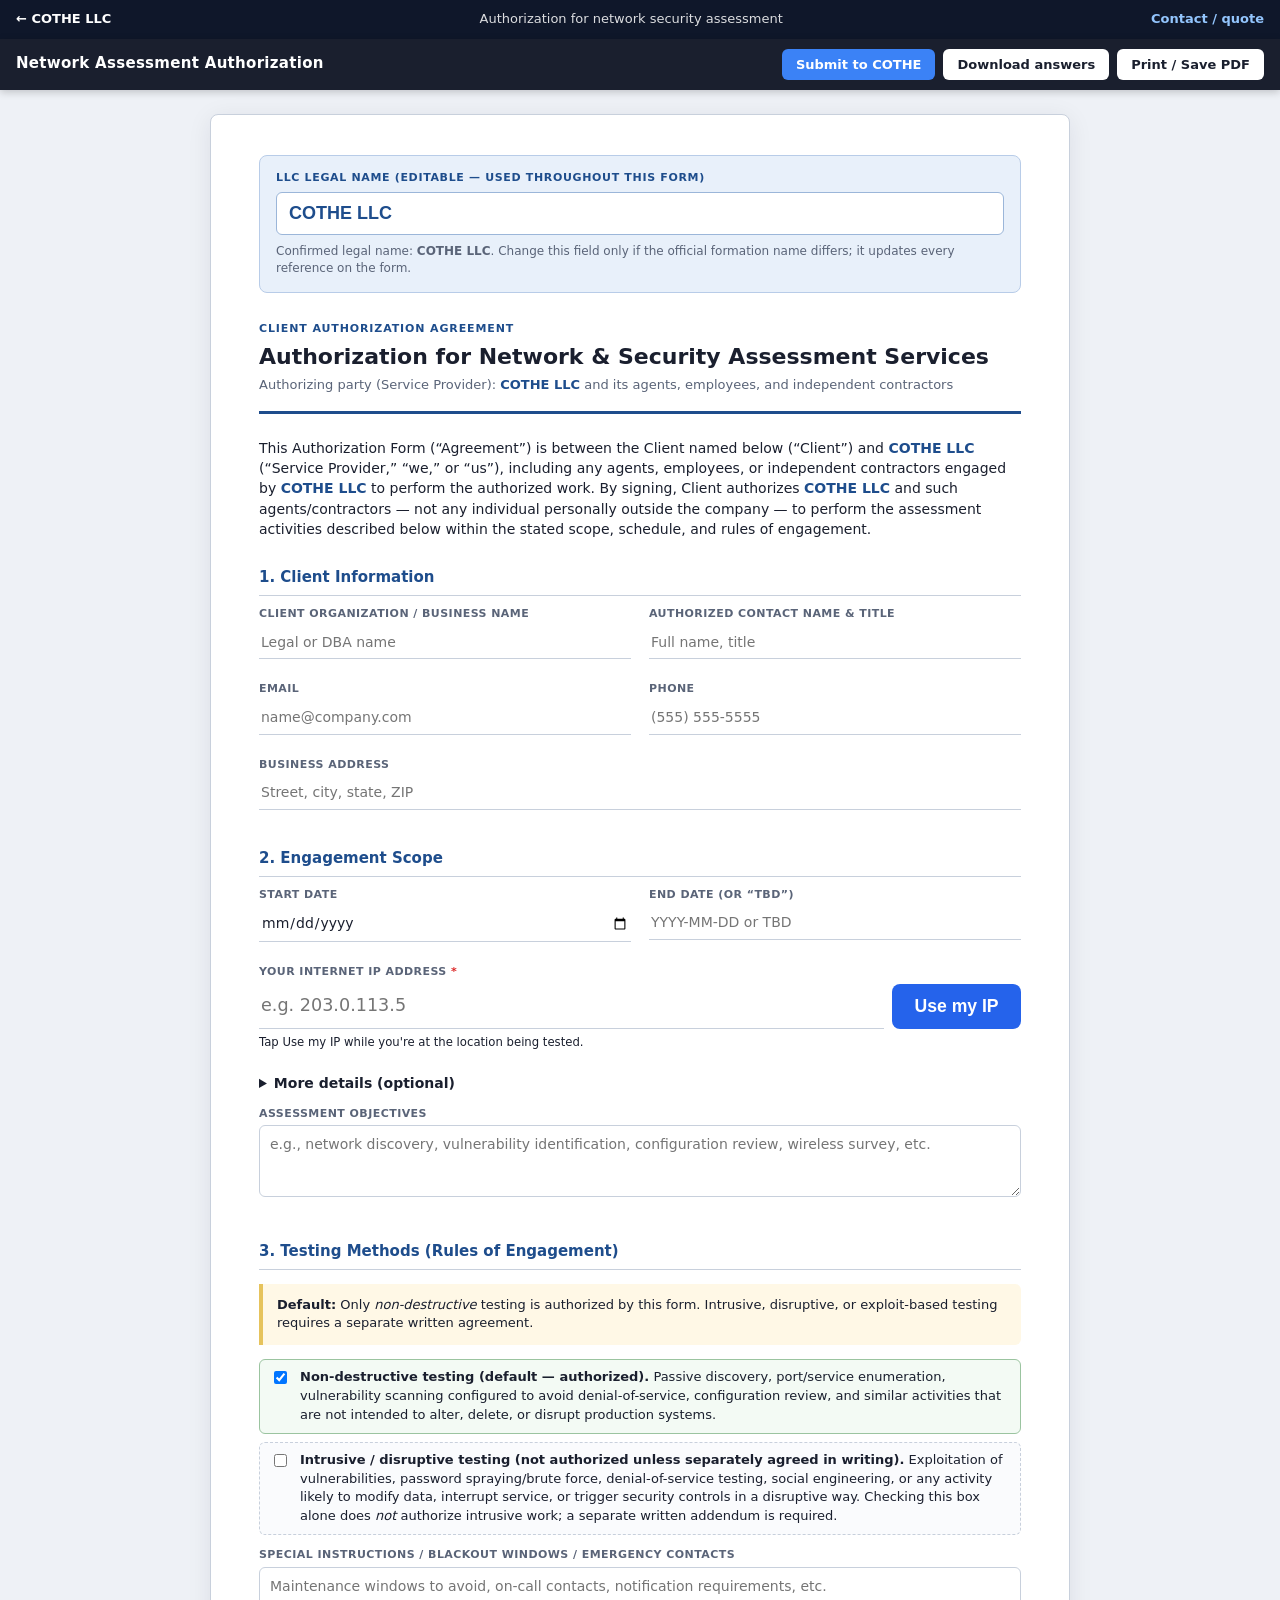
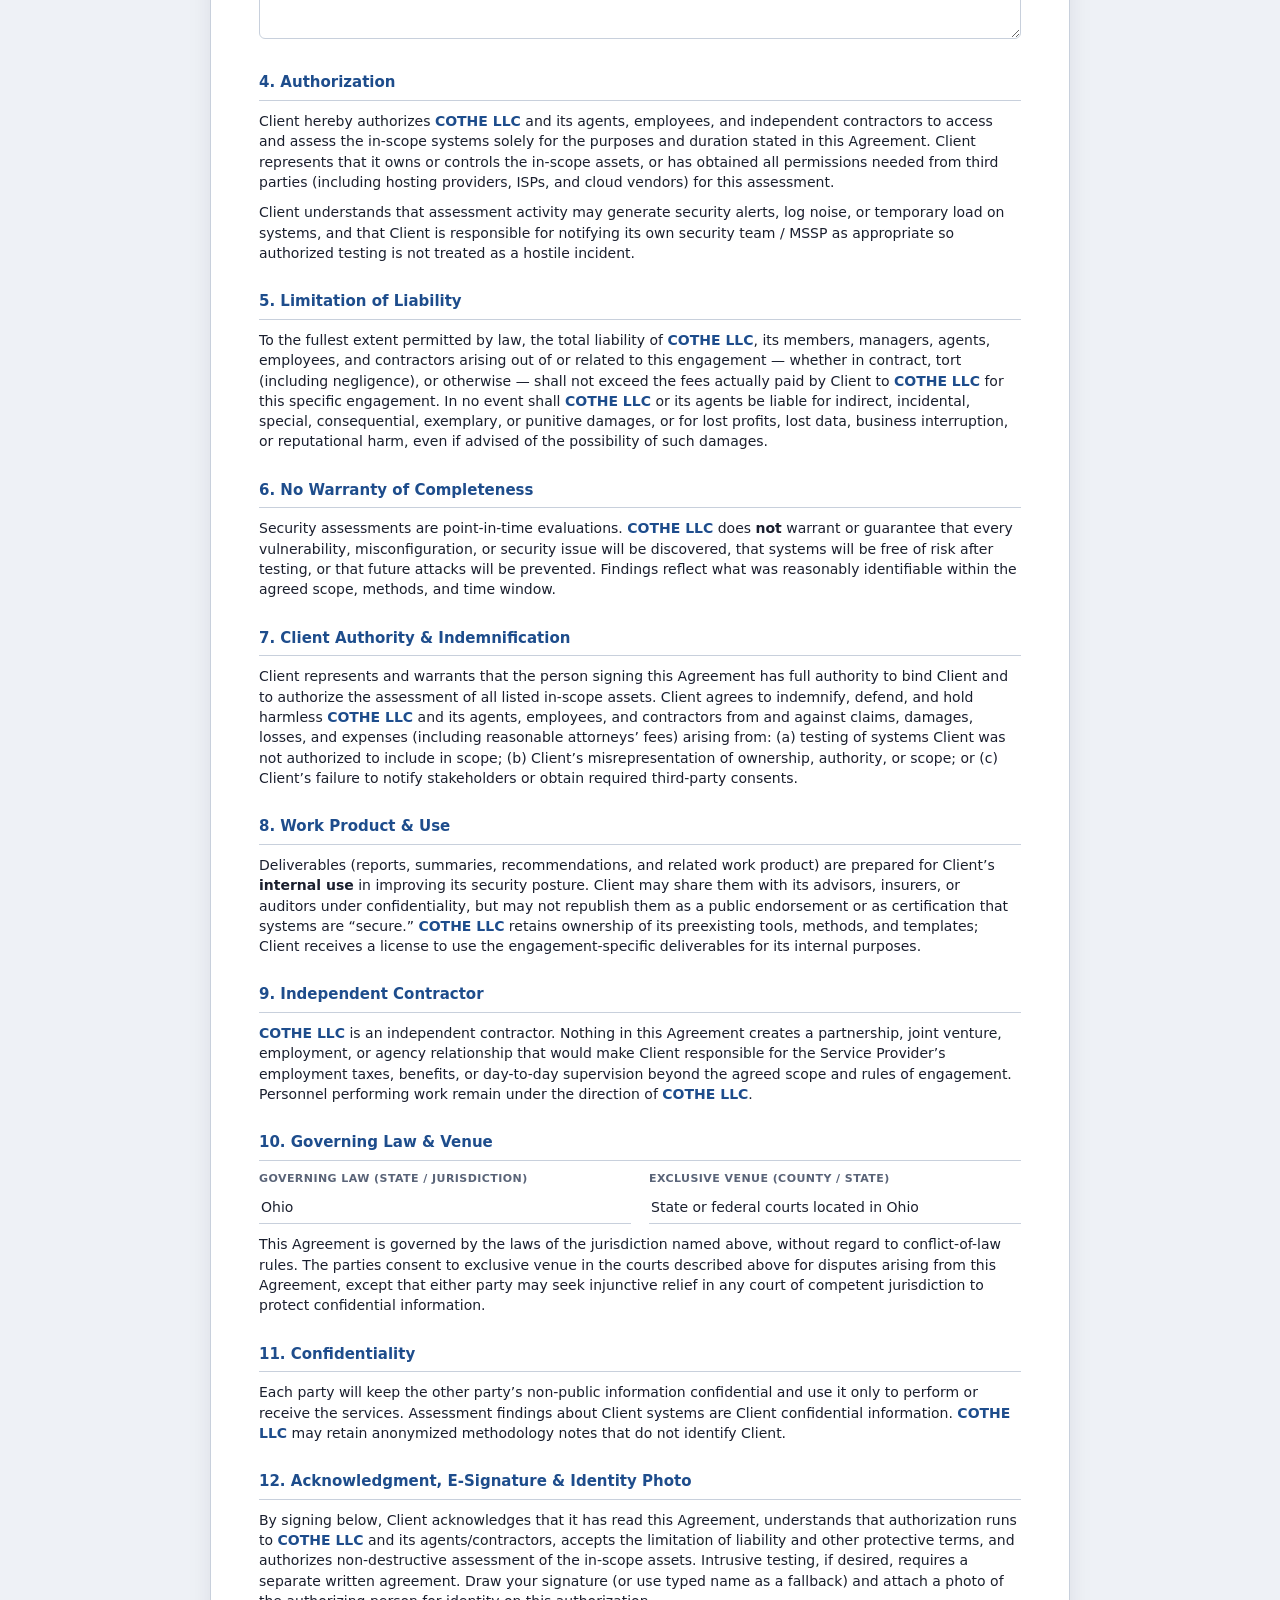
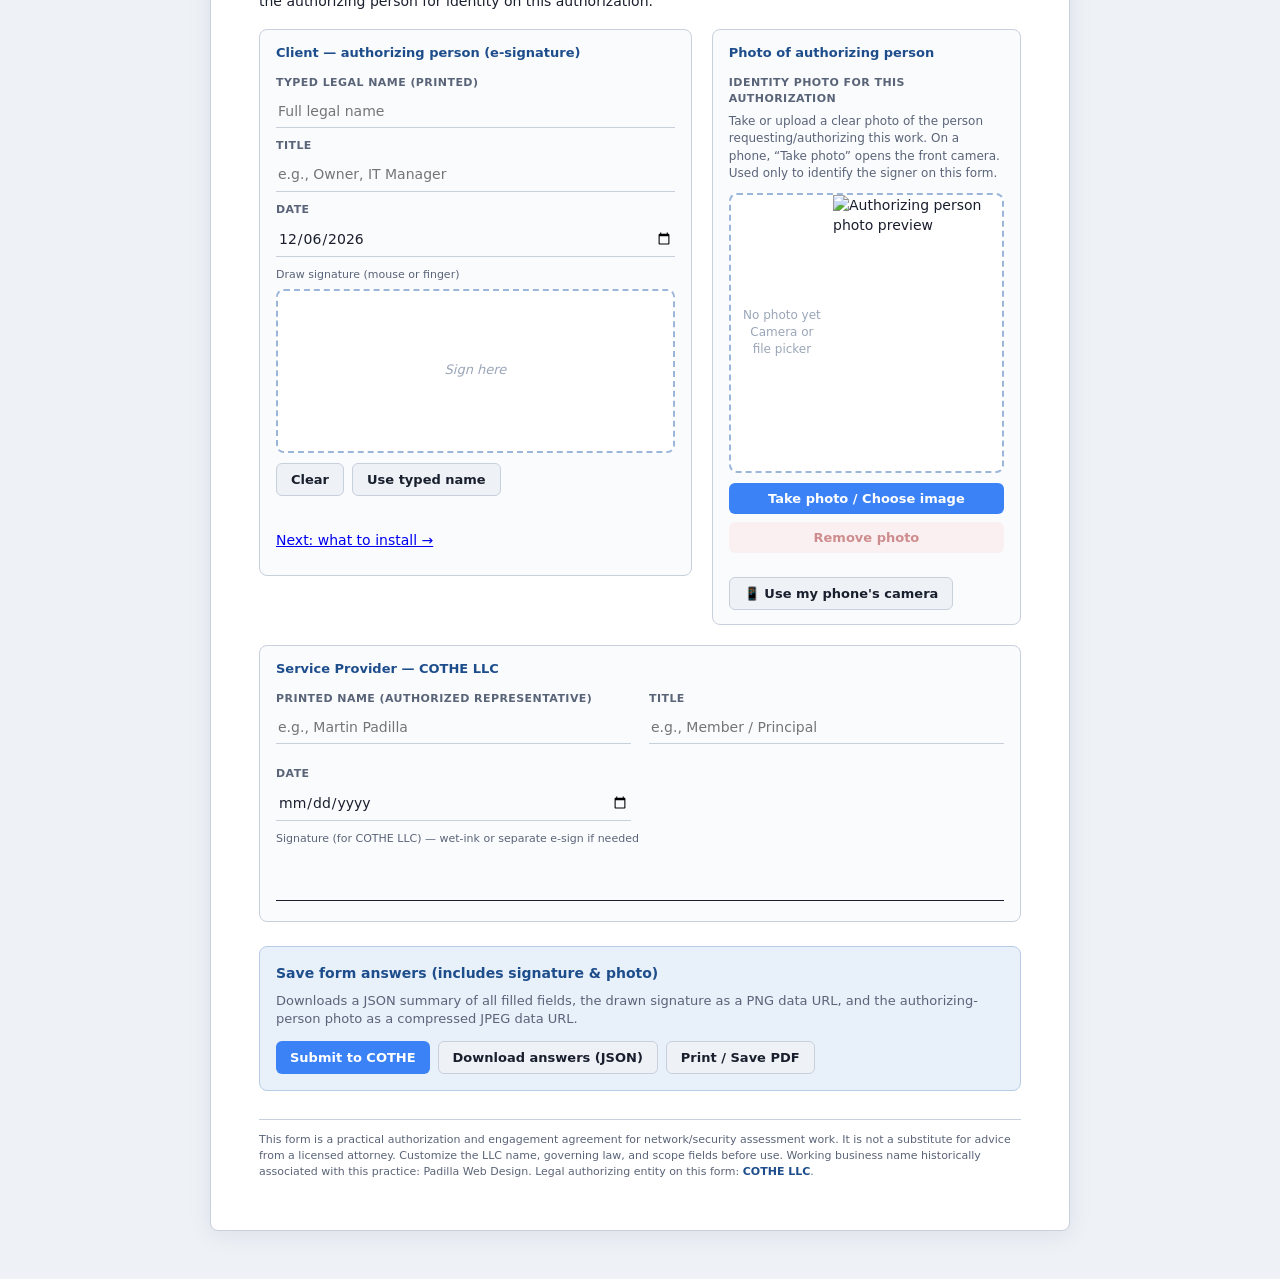
==== authorize/index.html @ 19a0c5a7 "Authorize: phone-camera photo handoff (QR + request code), photo_code verification in run-test tools" ====
<!DOCTYPE html>
<html lang="en">
<head>
  <meta charset="UTF-8" />
  <meta name="viewport" content="width=device-width, initial-scale=1, viewport-fit=cover" />
  <title>Authorize Testing — COTHE LLC</title>
  <style>
    :root {
      --ink: #1a1f2e;
      --muted: #5a6478;
      --line: #c8d0dc;
      --accent: #1e4d8c;
      --accent-soft: #e8f0fa;
      --warn-bg: #fff8e6;
      --warn-border: #e6c35c;
      --paper: #ffffff;
      --page: #eef1f6;
      --ok: #1b7a3d;
      --danger: #a33;
    }

    * { box-sizing: border-box; }

    body {
      margin: 0;
      font-family: "Segoe UI", system-ui, -apple-system, sans-serif;
      color: var(--ink);
      background: var(--page);
      line-height: 1.45;
      font-size: 14px;
      -webkit-text-size-adjust: 100%;
    }

    .toolbar {
      position: sticky;
      top: 0;
      z-index: 20;
      display: flex;
      flex-wrap: wrap;
      gap: 10px;
      align-items: center;
      justify-content: space-between;
      padding: 10px 16px;
      background: var(--ink);
      color: #fff;
      box-shadow: 0 2px 8px rgba(0,0,0,.2);
    }

    .toolbar h1 {
      margin: 0;
      font-size: 15px;
      font-weight: 600;
      letter-spacing: .02em;
    }

    .toolbar .actions { display: flex; gap: 8px; flex-wrap: wrap; }

    .toolbar button, .btn {
      border: 0;
      border-radius: 6px;
      padding: 8px 14px;
      font-size: 13px;
      font-weight: 600;
      cursor: pointer;
      background: #fff;
      color: var(--ink);
      font-family: inherit;
    }

    .toolbar button.primary, .btn.primary { background: #3b82f6; color: #fff; }
    .btn.ghost { background: #eef2f7; color: var(--ink); border: 1px solid var(--line); }
    .btn.danger { background: #fde8e8; color: var(--danger); }
    .btn:disabled { opacity: .55; cursor: not-allowed; }

    .page {
      max-width: 860px;
      margin: 24px auto 48px;
      background: var(--paper);
      border: 1px solid var(--line);
      border-radius: 8px;
      box-shadow: 0 4px 24px rgba(26,31,46,.08);
      padding: 40px 48px;
    }

    .llc-banner {
      background: var(--accent-soft);
      border: 1px solid #b8cce8;
      border-radius: 8px;
      padding: 14px 16px;
      margin-bottom: 28px;
    }

    .llc-banner label {
      display: block;
      font-size: 11px;
      font-weight: 700;
      text-transform: uppercase;
      letter-spacing: .06em;
      color: var(--accent);
      margin-bottom: 6px;
    }

    .llc-banner input {
      width: 100%;
      border: 1px solid #9bb6d9;
      border-radius: 6px;
      padding: 10px 12px;
      font-size: 18px;
      font-weight: 700;
      color: var(--accent);
      background: #fff;
    }

    .llc-banner .hint {
      margin: 8px 0 0;
      font-size: 12px;
      color: var(--muted);
    }

    .doc-header {
      border-bottom: 3px solid var(--accent);
      padding-bottom: 16px;
      margin-bottom: 24px;
    }

    .doc-header .eyebrow {
      font-size: 11px;
      font-weight: 700;
      text-transform: uppercase;
      letter-spacing: .08em;
      color: var(--accent);
      margin: 0 0 6px;
    }

    .doc-header h2 {
      margin: 0 0 6px;
      font-size: 22px;
      line-height: 1.25;
      color: var(--ink);
    }

    .doc-header .sub {
      margin: 0;
      color: var(--muted);
      font-size: 13px;
    }

    h3 {
      margin: 28px 0 10px;
      font-size: 15px;
      color: var(--accent);
      border-bottom: 1px solid var(--line);
      padding-bottom: 6px;
    }

    p { margin: 0 0 10px; }

    .callout {
      background: var(--warn-bg);
      border-left: 4px solid var(--warn-border);
      padding: 12px 14px;
      margin: 14px 0;
      border-radius: 0 6px 6px 0;
      font-size: 13px;
    }

    .grid-2 {
      display: grid;
      grid-template-columns: 1fr 1fr;
      gap: 12px 18px;
    }

    .field { margin-bottom: 10px; }

    .field label {
      display: block;
      font-size: 11px;
      font-weight: 700;
      text-transform: uppercase;
      letter-spacing: .04em;
      color: var(--muted);
      margin-bottom: 4px;
    }

    .field input,
    .field textarea,
    .field select {
      width: 100%;
      border: 0;
      border-bottom: 1px solid var(--line);
      padding: 6px 2px;
      font: inherit;
      color: var(--ink);
      background: transparent;
      border-radius: 0;
    }

    .field textarea {
      border: 1px solid var(--line);
      border-radius: 6px;
      padding: 8px 10px;
      min-height: 72px;
      resize: vertical;
    }

    .field input:focus,
    .field textarea:focus,
    .llc-banner input:focus {
      outline: none;
      border-color: var(--accent);
      background: #f7faff;
    }

    .check-row {
      display: flex;
      gap: 10px;
      align-items: flex-start;
      margin: 8px 0;
      padding: 8px 10px;
      border: 1px solid var(--line);
      border-radius: 6px;
      background: #fafbfd;
    }

    .check-row input { margin-top: 3px; flex-shrink: 0; }
    .check-row label { font-size: 13px; cursor: pointer; }
    .check-row.default { border-color: #9bc4a0; background: #f3faf4; }
    .check-row.optional { border-style: dashed; }

    .sig-grid {
      display: grid;
      grid-template-columns: 1.4fr 1fr;
      gap: 20px;
      margin-top: 18px;
      align-items: start;
    }

    .sig-block {
      border: 1px solid var(--line);
      border-radius: 8px;
      padding: 14px 16px;
      background: #fafbfd;
    }

    .sig-block h4 {
      margin: 0 0 12px;
      font-size: 13px;
      color: var(--accent);
    }

    .sig-meta {
      font-size: 11px;
      color: var(--muted);
      margin: 0 0 6px;
    }

    .sig-pad-wrap {
      position: relative;
      border: 2px dashed #9bb6d9;
      border-radius: 8px;
      background: #fff;
      touch-action: none;
      overflow: hidden;
    }

    .sig-pad-wrap.has-ink { border-style: solid; border-color: var(--accent); }

    #sigCanvas {
      display: block;
      width: 100%;
      height: 160px;
      cursor: crosshair;
      touch-action: none;
    }

    .sig-pad-hint {
      position: absolute;
      inset: 0;
      display: flex;
      align-items: center;
      justify-content: center;
      pointer-events: none;
      color: #9aa6b8;
      font-size: 13px;
      font-style: italic;
    }

    .sig-pad-wrap.has-ink .sig-pad-hint { display: none; }

    .sig-actions {
      display: flex;
      flex-wrap: wrap;
      gap: 8px;
      margin: 10px 0 12px;
    }

    .sig-status {
      font-size: 12px;
      color: var(--ok);
      min-height: 1.2em;
      margin: 0 0 8px;
    }

    .photo-block label.photo-label {
      display: block;
      font-size: 11px;
      font-weight: 700;
      text-transform: uppercase;
      letter-spacing: .04em;
      color: var(--muted);
      margin-bottom: 6px;
    }

    .photo-help {
      font-size: 12px;
      color: var(--muted);
      margin: 0 0 10px;
    }

    .photo-preview-box {
      width: 100%;
      aspect-ratio: 3 / 4;
      max-height: 280px;
      border: 2px dashed #9bb6d9;
      border-radius: 8px;
      background: #fff;
      display: flex;
      align-items: center;
      justify-content: center;
      overflow: hidden;
      margin-bottom: 10px;
    }

    .photo-preview-box.has-photo { border-style: solid; border-color: var(--accent); }

    .photo-preview-box img {
      width: 100%;
      height: 100%;
      object-fit: cover;
      display: block;
    }

    .photo-preview-box .placeholder {
      text-align: center;
      padding: 12px;
      color: #9aa6b8;
      font-size: 12px;
      line-height: 1.4;
    }

    .photo-actions {
      display: flex;
      flex-direction: column;
      gap: 8px;
    }

    .phone-handoff { margin-top: 10px; }
    .phone-code { font: 700 2.2rem/1.2 ui-monospace, monospace; letter-spacing: .25em; margin: 6px 0; }
    .phone-qr img, .phone-qr svg { width: 200px; height: 200px; background:#fff; padding:6px; }
    .photo-actions .btn { width: 100%; text-align: center; }

    .photo-actions input[type="file"] {
      position: absolute;
      width: 1px;
      height: 1px;
      opacity: 0;
      overflow: hidden;
    }

    .provider-sig-line {
      border-bottom: 1px solid var(--ink);
      height: 36px;
      margin: 18px 0 6px;
    }

    .download-panel {
      margin-top: 24px;
      padding: 16px;
      border: 1px solid #b8cce8;
      border-radius: 8px;
      background: var(--accent-soft);
    }

    .download-panel h4 {
      margin: 0 0 8px;
      font-size: 14px;
      color: var(--accent);
    }

    .download-panel p {
      font-size: 13px;
      color: var(--muted);
      margin-bottom: 12px;
    }

    .download-panel .btn-row {
      display: flex;
      flex-wrap: wrap;
      gap: 8px;
    }

    .footer-note {
      margin-top: 28px;
      padding-top: 12px;
      border-top: 1px solid var(--line);
      font-size: 11px;
      color: var(--muted);
    }

    .llc-name { font-weight: 700; color: var(--accent); }

    @media print {
      body { background: #fff; font-size: 11.5px; }
      .toolbar, .sig-actions, .photo-actions, .download-panel { display: none !important; }
      .page {
        margin: 0;
        border: 0;
        box-shadow: none;
        border-radius: 0;
        padding: 0;
        max-width: none;
      }
      .sig-pad-wrap, .photo-preview-box { break-inside: avoid; }
      .sig-pad-hint { display: none !important; }
      #sigCanvas { height: 120px; }
    }

    @media (max-width: 720px) {
      .page { margin: 12px; padding: 22px 16px; }
      .grid-2, .sig-grid { grid-template-columns: 1fr; }
      #sigCanvas { height: 180px; }
      .photo-preview-box {
        max-height: none;
        aspect-ratio: 4 / 3;
      }
      .toolbar h1 { font-size: 13px; }
    }
  </style>
</head>
<body>

  <div class="site-mini-nav" style="background:#0f172a;color:#fff;padding:10px 16px;display:flex;flex-wrap:wrap;gap:10px;align-items:center;justify-content:space-between;font-family:Segoe UI,system-ui,sans-serif;font-size:13px;">
    <a href="../" style="color:#fff;text-decoration:none;font-weight:700;">← COTHE LLC</a>
    <span style="opacity:.85;">Authorization for network security assessment</span>
    <a href="../#contact" style="color:#93c5fd;text-decoration:none;font-weight:600;">Contact / quote</a>
  </div>

  <div class="toolbar">
    <h1>Network Assessment Authorization</h1>
    <div class="actions">
      <button type="button" id="btnSubmitIntake" class="primary">Submit to COTHE</button>
      <button type="button" id="btnDownloadJson">Download answers</button>
      <button type="button" onclick="window.print()">Print / Save PDF</button>
    </div>
  </div>

  <main class="page">
    <div class="llc-banner">
      <label for="llcLegalName">LLC legal name (editable — used throughout this form)</label>
      <input
        id="llcLegalName"
        type="text"
        value="COTHE LLC"
        placeholder="Your LLC Name, LLC"
        autocomplete="organization"
        aria-describedby="llcHint"
      />
      <p class="hint" id="llcHint">
        Confirmed legal name: <strong>COTHE LLC</strong>. Change this field only if the official formation name differs; it updates every reference on the form.
      </p>
    </div>

    <header class="doc-header">
      <p class="eyebrow">Client Authorization Agreement</p>
      <h2>Authorization for Network &amp; Security Assessment Services</h2>
      <p class="sub">
        Authorizing party (Service Provider): <span class="llc-name llc-sync">COTHE LLC</span>
        and its agents, employees, and independent contractors
      </p>
    </header>

    <p>
      This Authorization Form (“Agreement”) is between the Client named below (“Client”) and
      <span class="llc-name llc-sync">COTHE LLC</span> (“Service Provider,” “we,” or “us”), including any agents,
      employees, or independent contractors engaged by <span class="llc-name llc-sync">COTHE LLC</span> to perform
      the authorized work. By signing, Client authorizes <span class="llc-name llc-sync">COTHE LLC</span> and such
      agents/contractors — not any individual personally outside the company — to perform the assessment activities
      described below within the stated scope, schedule, and rules of engagement.
    </p>

    <h3>1. Client Information</h3>
    <div class="grid-2">
      <div class="field">
        <label for="clientOrg">Client organization / business name</label>
        <input id="clientOrg" type="text" placeholder="Legal or DBA name" />
      </div>
      <div class="field">
        <label for="clientContact">Authorized contact name &amp; title</label>
        <input id="clientContact" type="text" placeholder="Full name, title" />
      </div>
      <div class="field">
        <label for="clientEmail">Email</label>
        <input id="clientEmail" type="email" placeholder="name@company.com" />
      </div>
      <div class="field">
        <label for="clientPhone">Phone</label>
        <input id="clientPhone" type="tel" placeholder="(555) 555-5555" />
      </div>
      <div class="field" style="grid-column: 1 / -1;">
        <label for="clientAddress">Business address</label>
        <input id="clientAddress" type="text" placeholder="Street, city, state, ZIP" />
      </div>
    </div>

    <h3>2. Engagement Scope</h3>
    <div class="grid-2">
      <div class="field">
        <label for="engageStart">Start date</label>
        <input id="engageStart" type="date" />
      </div>
      <div class="field">
        <label for="engageEnd">End date (or “TBD”)</label>
        <input id="engageEnd" type="text" placeholder="YYYY-MM-DD or TBD" />
      </div>
      <div class="field" style="grid-column: 1 / -1;">
        <label for="clientIp">Your internet IP address <span style="color:#dc2626">*</span></label>
        <div style="display:flex;gap:.5rem;flex-wrap:wrap;align-items:stretch">
          <input id="clientIp" type="text" required inputmode="text" autocomplete="off" placeholder="e.g. 203.0.113.5" style="flex:1;min-width:200px;font-size:1.1rem" />
          <button type="button" id="btnUseMyIp" style="font-size:1.1rem;padding:.75rem 1.4rem;font-weight:700;background:#2563eb;color:#fff;border:0;border-radius:8px;cursor:pointer">Use my IP</button>
        </div>
        <small id="clientIpHelp" style="display:block;margin-top:.35rem">Tap Use my IP while you're at the location being tested.</small>
      </div>
      <details style="grid-column: 1 / -1;">
        <summary style="cursor:pointer;font-weight:600">More details (optional)</summary>
        <div class="field">
          <label for="targets">Other networks / CIDR ranges / hostnames (optional)</label>
          <textarea id="targets" placeholder="Only if you know them, e.g. 192.168.1.0/24"></textarea>
        </div>
        <div class="field">
          <label for="outOfScope">Out-of-scope hosts / exclusions (optional)</label>
          <textarea id="outOfScope" placeholder="Devices or systems we should not test."></textarea>
        </div>
      </details>
      <div class="field" style="grid-column: 1 / -1;">
        <label for="objectives">Assessment objectives</label>
        <textarea id="objectives" placeholder="e.g., network discovery, vulnerability identification, configuration review, wireless survey, etc."></textarea>
      </div>
    </div>

    <h3>3. Testing Methods (Rules of Engagement)</h3>
    <div class="callout">
      <strong>Default:</strong> Only <em>non-destructive</em> testing is authorized by this form.
      Intrusive, disruptive, or exploit-based testing requires a separate written agreement.
    </div>

    <div class="check-row default">
      <input type="checkbox" id="nonDestructive" checked />
      <label for="nonDestructive">
        <strong>Non-destructive testing (default — authorized).</strong>
        Passive discovery, port/service enumeration, vulnerability scanning configured to avoid denial-of-service,
        configuration review, and similar activities that are not intended to alter, delete, or disrupt production systems.
      </label>
    </div>

    <div class="check-row optional">
      <input type="checkbox" id="intrusive" />
      <label for="intrusive">
        <strong>Intrusive / disruptive testing (not authorized unless separately agreed in writing).</strong>
        Exploitation of vulnerabilities, password spraying/brute force, denial-of-service testing, social engineering,
        or any activity likely to modify data, interrupt service, or trigger security controls in a disruptive way.
        Checking this box alone does <em>not</em> authorize intrusive work; a separate written addendum is required.
      </label>
    </div>

    <div class="field" style="margin-top: 12px;">
      <label for="specialInstructions">Special instructions / blackout windows / emergency contacts</label>
      <textarea id="specialInstructions" placeholder="Maintenance windows to avoid, on-call contacts, notification requirements, etc."></textarea>
    </div>

    <h3>4. Authorization</h3>
    <p>
      Client hereby authorizes <span class="llc-name llc-sync">COTHE LLC</span> and its agents, employees, and
      independent contractors to access and assess the in-scope systems solely for the purposes and duration stated
      in this Agreement. Client represents that it owns or controls the in-scope assets, or has obtained all permissions
      needed from third parties (including hosting providers, ISPs, and cloud vendors) for this assessment.
    </p>
    <p>
      Client understands that assessment activity may generate security alerts, log noise, or temporary load on systems,
      and that Client is responsible for notifying its own security team / MSSP as appropriate so authorized testing is
      not treated as a hostile incident.
    </p>

    <h3>5. Limitation of Liability</h3>
    <p>
      To the fullest extent permitted by law, the total liability of <span class="llc-name llc-sync">COTHE LLC</span>,
      its members, managers, agents, employees, and contractors arising out of or related to this engagement —
      whether in contract, tort (including negligence), or otherwise — shall not exceed the fees actually paid by Client
      to <span class="llc-name llc-sync">COTHE LLC</span> for this specific engagement. In no event shall
      <span class="llc-name llc-sync">COTHE LLC</span> or its agents be liable for indirect, incidental, special,
      consequential, exemplary, or punitive damages, or for lost profits, lost data, business interruption, or reputational
      harm, even if advised of the possibility of such damages.
    </p>

    <h3>6. No Warranty of Completeness</h3>
    <p>
      Security assessments are point-in-time evaluations. <span class="llc-name llc-sync">COTHE LLC</span> does
      <strong>not</strong> warrant or guarantee that every vulnerability, misconfiguration, or security issue will be
      discovered, that systems will be free of risk after testing, or that future attacks will be prevented. Findings
      reflect what was reasonably identifiable within the agreed scope, methods, and time window.
    </p>

    <h3>7. Client Authority &amp; Indemnification</h3>
    <p>
      Client represents and warrants that the person signing this Agreement has full authority to bind Client and to
      authorize the assessment of all listed in-scope assets. Client agrees to indemnify, defend, and hold harmless
      <span class="llc-name llc-sync">COTHE LLC</span> and its agents, employees, and contractors from and against
      claims, damages, losses, and expenses (including reasonable attorneys’ fees) arising from: (a) testing of systems
      Client was not authorized to include in scope; (b) Client’s misrepresentation of ownership, authority, or scope;
      or (c) Client’s failure to notify stakeholders or obtain required third-party consents.
    </p>

    <h3>8. Work Product &amp; Use</h3>
    <p>
      Deliverables (reports, summaries, recommendations, and related work product) are prepared for Client’s
      <strong>internal use</strong> in improving its security posture. Client may share them with its advisors, insurers,
      or auditors under confidentiality, but may not republish them as a public endorsement or as certification that
      systems are “secure.” <span class="llc-name llc-sync">COTHE LLC</span> retains ownership of its preexisting tools,
      methods, and templates; Client receives a license to use the engagement-specific deliverables for its internal purposes.
    </p>

    <h3>9. Independent Contractor</h3>
    <p>
      <span class="llc-name llc-sync">COTHE LLC</span> is an independent contractor. Nothing in this Agreement creates
      a partnership, joint venture, employment, or agency relationship that would make Client responsible for the
      Service Provider’s employment taxes, benefits, or day-to-day supervision beyond the agreed scope and rules of engagement.
      Personnel performing work remain under the direction of <span class="llc-name llc-sync">COTHE LLC</span>.
    </p>

    <h3>10. Governing Law &amp; Venue</h3>
    <div class="grid-2">
      <div class="field">
        <label for="governingLaw">Governing law (state / jurisdiction)</label>
        <input id="governingLaw" type="text" value="Ohio" />
      </div>
      <div class="field">
        <label for="venue">Exclusive venue (county / state)</label>
        <input id="venue" type="text" value="State or federal courts located in Ohio" />
      </div>
    </div>
    <p>
      This Agreement is governed by the laws of the jurisdiction named above, without regard to conflict-of-law rules.
      The parties consent to exclusive venue in the courts described above for disputes arising from this Agreement,
      except that either party may seek injunctive relief in any court of competent jurisdiction to protect confidential information.
    </p>

    <h3>11. Confidentiality</h3>
    <p>
      Each party will keep the other party’s non-public information confidential and use it only to perform or receive
      the services. Assessment findings about Client systems are Client confidential information.
      <span class="llc-name llc-sync">COTHE LLC</span> may retain anonymized methodology notes that do not identify Client.
    </p>

    <h3>12. Acknowledgment, E-Signature &amp; Identity Photo</h3>
    <p>
      By signing below, Client acknowledges that it has read this Agreement, understands that authorization runs to
      <span class="llc-name llc-sync">COTHE LLC</span> and its agents/contractors, accepts the limitation of liability
      and other protective terms, and authorizes non-destructive assessment of the in-scope assets. Intrusive testing,
      if desired, requires a separate written agreement. Draw your signature (or use typed name as a fallback) and attach
      a photo of the authorizing person for identity on this authorization.
    </p>

    <div class="sig-grid">
      <div class="sig-block">
        <h4>Client — authorizing person (e-signature)</h4>
        <div class="field">
          <label for="clientSigName">Typed legal name (printed)</label>
          <input id="clientSigName" type="text" autocomplete="name" placeholder="Full legal name" />
        </div>
        <div class="field">
          <label for="clientSigTitle">Title</label>
          <input id="clientSigTitle" type="text" placeholder="e.g., Owner, IT Manager" />
        </div>
        <div class="field">
          <label for="clientSigDate">Date</label>
          <input id="clientSigDate" type="date" />
        </div>

        <p class="sig-meta">Draw signature (mouse or finger)</p>
        <div class="sig-pad-wrap" id="sigPadWrap">
          <canvas id="sigCanvas" width="640" height="200" aria-label="Signature pad"></canvas>
          <div class="sig-pad-hint">Sign here</div>
        </div>
        <div class="sig-actions">
          <button type="button" class="btn ghost" id="btnClearSig">Clear</button>
          <button type="button" class="btn ghost" id="btnTypedSig">Use typed name</button>
        </div>
        <p class="sig-status" id="sigStatus" aria-live="polite"></p>
        <p><a href="../setup/">Next: what to install &rarr;</a></p>
      </div>

      <div class="sig-block photo-block">
        <h4>Photo of authorizing person</h4>
        <label class="photo-label" for="authorizerPhoto">Identity photo for this authorization</label>
        <p class="photo-help">
          Take or upload a clear photo of the person requesting/authorizing this work.
          On a phone, “Take photo” opens the front camera. Used only to identify the signer on this form.
        </p>
        <div class="photo-preview-box" id="photoPreviewBox">
          <div class="placeholder" id="photoPlaceholder">No photo yet<br />Camera or file picker</div>
          <img id="photoPreview" alt="Authorizing person photo preview" hidden />
        </div>
        <div class="photo-actions">
          <input id="authorizerPhoto" type="file" accept="image/*" capture="user" />
          <button type="button" class="btn primary" id="btnTakePhoto">Take photo / Choose image</button>
          <button type="button" class="btn danger" id="btnClearPhoto" disabled>Remove photo</button>
        </div>
        <p class="sig-status" id="photoStatus" aria-live="polite"></p>
        <div id="phoneHandoff" class="phone-handoff">
          <button type="button" class="btn ghost" id="btnUsePhone">📱 Use my phone's camera</button>
          <div id="phonePanel" hidden>
            <p class="photo-help">Scan this QR code with your phone, take the photo, and tap <strong>Send photo</strong>. Your request code:</p>
            <div id="phoneCode" class="phone-code"></div>
            <div id="phoneQr" class="phone-qr"></div>
            <p class="photo-help">Or open this link on your phone:<br /><input id="phoneLink" type="text" readonly style="width:100%" /> <button type="button" class="btn ghost" id="btnCopyPhoneLink">Copy link</button></p>
            <label><input type="checkbox" id="phoneSentChk" /> I sent the photo from my phone</label>
          </div>
        </div>
      </div>
    </div>

    <div class="sig-block" style="margin-top: 20px;">
      <h4>Service Provider — <span class="llc-sync">COTHE LLC</span></h4>
      <div class="grid-2">
        <div class="field">
          <label for="providerSigName">Printed name (authorized representative)</label>
          <input id="providerSigName" type="text" placeholder="e.g., Martin Padilla" />
        </div>
        <div class="field">
          <label for="providerSigTitle">Title</label>
          <input id="providerSigTitle" type="text" placeholder="e.g., Member / Principal" />
        </div>
        <div class="field">
          <label for="providerSigDate">Date</label>
          <input id="providerSigDate" type="date" />
        </div>
      </div>
      <p class="sig-meta">Signature (for <span class="llc-sync">COTHE LLC</span>) — wet-ink or separate e-sign if needed</p>
      <div class="provider-sig-line"></div>
    </div>

    <div class="download-panel">
      <h4>Save form answers (includes signature &amp; photo)</h4>
      <p>
        Downloads a JSON summary of all filled fields, the drawn signature as a PNG data URL,
        and the authorizing-person photo as a compressed JPEG data URL.
      </p>
      <div class="btn-row">
        <button type="button" class="btn primary" id="btnSubmitIntake2">Submit to COTHE</button>
        <button type="button" class="btn ghost" id="btnDownloadJson2">Download answers (JSON)</button>
        <button type="button" class="btn ghost" onclick="window.print()">Print / Save PDF</button>
      </div>
    </div>

    <p class="footer-note">
      This form is a practical authorization and engagement agreement for network/security assessment work.
      It is not a substitute for advice from a licensed attorney. Customize the LLC name, governing law, and scope
      fields before use. Working business name historically associated with this practice: Padilla Web Design.
      Legal authorizing entity on this form: <span class="llc-name llc-sync">COTHE LLC</span>.
    </p>
  </main>

  <script src="intake-config.js"></script>
  <script src="../assets/vendor/qrcode.js"></script>
  <script>
    (function () {
      /* ---- LLC name sync ---- */
      var llcInput = document.getElementById("llcLegalName");
      var llcNodes = document.querySelectorAll(".llc-sync");
      var title = document.querySelector("title");

      function syncLlc() {
        var name = (llcInput.value || "").trim() || "COTHE LLC";
        llcNodes.forEach(function (el) { el.textContent = name; });
        if (title) title.textContent = "Network Assessment Authorization Form — " + name;
      }
      llcInput.addEventListener("input", syncLlc);
      llcInput.addEventListener("change", syncLlc);
      syncLlc();

      /* ---- Signature pad ---- */
      var canvas = document.getElementById("sigCanvas");
      var wrap = document.getElementById("sigPadWrap");
      var ctx = canvas.getContext("2d");
      var drawing = false;
      var hasInk = false;
      var lastX = 0;
      var lastY = 0;
      var sigStatus = document.getElementById("sigStatus");
      var typedNameInput = document.getElementById("clientSigName");

      function resizeCanvas() {
        var ratio = window.devicePixelRatio || 1;
        var rect = canvas.getBoundingClientRect();
        var w = Math.max(1, Math.floor(rect.width));
        var h = Math.max(1, Math.floor(rect.height));
        var snapshot = hasInk ? canvas.toDataURL("image/png") : null;
        canvas.width = Math.floor(w * ratio);
        canvas.height = Math.floor(h * ratio);
        ctx.setTransform(ratio, 0, 0, ratio, 0, 0);
        ctx.lineCap = "round";
        ctx.lineJoin = "round";
        ctx.strokeStyle = "#1a1f2e";
        ctx.lineWidth = 2.25;
        ctx.fillStyle = "#ffffff";
        ctx.fillRect(0, 0, w, h);
        if (snapshot) {
          var img = new Image();
          img.onload = function () {
            ctx.drawImage(img, 0, 0, w, h);
          };
          img.src = snapshot;
        }
      }

      function setHasInk(v) {
        hasInk = v;
        wrap.classList.toggle("has-ink", v);
        sigStatus.textContent = v ? "Signature captured (PNG)." : "";
      }

      function posFromEvent(e) {
        var rect = canvas.getBoundingClientRect();
        var t = e.touches && e.touches[0] ? e.touches[0] : e.changedTouches && e.changedTouches[0] ? e.changedTouches[0] : e;
        return { x: t.clientX - rect.left, y: t.clientY - rect.top };
      }

      function startDraw(e) {
        e.preventDefault();
        drawing = true;
        var p = posFromEvent(e);
        lastX = p.x;
        lastY = p.y;
      }

      function moveDraw(e) {
        if (!drawing) return;
        e.preventDefault();
        var p = posFromEvent(e);
        ctx.beginPath();
        ctx.moveTo(lastX, lastY);
        ctx.lineTo(p.x, p.y);
        ctx.stroke();
        lastX = p.x;
        lastY = p.y;
        setHasInk(true);
      }

      function endDraw(e) {
        if (!drawing) return;
        e.preventDefault();
        drawing = false;
      }

      canvas.addEventListener("mousedown", startDraw);
      canvas.addEventListener("mousemove", moveDraw);
      window.addEventListener("mouseup", endDraw);
      canvas.addEventListener("mouseleave", endDraw);

      canvas.addEventListener("touchstart", startDraw, { passive: false });
      canvas.addEventListener("touchmove", moveDraw, { passive: false });
      canvas.addEventListener("touchend", endDraw, { passive: false });
      canvas.addEventListener("touchcancel", endDraw, { passive: false });

      function clearSig() {
        var rect = canvas.getBoundingClientRect();
        ctx.setTransform(1, 0, 0, 1, 0, 0);
        var ratio = window.devicePixelRatio || 1;
        ctx.setTransform(ratio, 0, 0, ratio, 0, 0);
        ctx.fillStyle = "#ffffff";
        ctx.fillRect(0, 0, rect.width, rect.height);
        setHasInk(false);
        sigStatus.textContent = "Signature cleared.";
      }

      function useTypedName() {
        var name = (typedNameInput.value || "").trim();
        if (!name) {
          sigStatus.textContent = "Enter a typed legal name first.";
          typedNameInput.focus();
          return;
        }
        clearSig();
        var rect = canvas.getBoundingClientRect();
        ctx.fillStyle = "#ffffff";
        ctx.fillRect(0, 0, rect.width, rect.height);
        ctx.fillStyle = "#1a1f2e";
        ctx.font = 'italic 28px "Segoe Script", "Bradley Hand", "Comic Sans MS", cursive';
        ctx.textBaseline = "middle";
        var maxW = rect.width - 40;
        var size = 28;
        while (size > 16 && ctx.measureText(name).width > maxW) {
          size -= 1;
          ctx.font = "italic " + size + 'px "Segoe Script", "Bradley Hand", "Comic Sans MS", cursive';
        }
        ctx.fillText(name, 20, rect.height / 2);
        setHasInk(true);
        sigStatus.textContent = "Typed-name signature applied (PNG).";
      }

      document.getElementById("btnClearSig").addEventListener("click", clearSig);
      document.getElementById("btnTypedSig").addEventListener("click", useTypedName);

      window.addEventListener("resize", function () {
        resizeCanvas();
      });
      resizeCanvas();

      function getSignaturePngDataUrl() {
        if (!hasInk) return null;
        return canvas.toDataURL("image/png");
      }

      /* ---- Authorizer photo (camera + file) ---- */
      var photoInput = document.getElementById("authorizerPhoto");
      var photoPreview = document.getElementById("photoPreview");
      var photoPlaceholder = document.getElementById("photoPlaceholder");
      var photoPreviewBox = document.getElementById("photoPreviewBox");
      var photoStatus = document.getElementById("photoStatus");
      var btnClearPhoto = document.getElementById("btnClearPhoto");
      var photoDataUrl = null;

      document.getElementById("btnTakePhoto").addEventListener("click", function () {
        photoInput.click();
      });

      function clearPhoto() {
        photoDataUrl = null;
        photoInput.value = "";
        photoPreview.removeAttribute("src");
        photoPreview.hidden = true;
        photoPlaceholder.hidden = false;
        photoPreviewBox.classList.remove("has-photo");
        btnClearPhoto.disabled = true;
        photoStatus.textContent = "Photo removed.";
      }

      btnClearPhoto.addEventListener("click", clearPhoto);

      /* ---- Phone camera handoff (desktop only) ---- */
      var phoneCode = null;
      var phoneSentChk = document.getElementById("phoneSentChk");
      var isMobile = /Android|iPhone|iPad|iPod|Mobile/i.test(navigator.userAgent) || (navigator.maxTouchPoints > 1 && /Macintosh/.test(navigator.userAgent));
      if (isMobile) document.getElementById("phoneHandoff").hidden = true;
      function newPhoneCode() {
        var chars = "ABCDEFGHJKLMNPQRSTUVWXYZ23456789", out = "", rnd = new Uint8Array(6);
        crypto.getRandomValues(rnd);
        for (var i = 0; i < 6; i++) out += chars[rnd[i] % chars.length];
        return out;
      }
      document.getElementById("btnUsePhone").addEventListener("click", function () {
        if (!phoneCode) phoneCode = newPhoneCode();
        var url = new URL("photo/?code=" + phoneCode, location.href).href;
        document.getElementById("phoneCode").textContent = phoneCode;
        document.getElementById("phoneLink").value = url;
        var qr = qrcode(0, "M"); qr.addData(url); qr.make();
        document.getElementById("phoneQr").innerHTML = qr.createSvgTag({ cellSize: 4, margin: 2, scalable: true });
        document.getElementById("phonePanel").hidden = false;
      });
      document.getElementById("btnCopyPhoneLink").addEventListener("click", function () {
        var el = document.getElementById("phoneLink"); el.select();
        (navigator.clipboard ? navigator.clipboard.writeText(el.value) : Promise.reject()).catch(function () { document.execCommand("copy"); });
      });
      phoneSentChk.addEventListener("change", function () {
        photoStatus.textContent = phoneSentChk.checked ? "Photo: sent from phone, code " + phoneCode : "";
      });
      function phoneSent() { return !!(phoneCode && phoneSentChk.checked); }

      function compressImage(file, maxEdge, quality) {
        return new Promise(function (resolve, reject) {
          var reader = new FileReader();
          reader.onerror = function () { reject(new Error("Could not read image.")); };
          reader.onload = function () {
            var img = new Image();
            img.onerror = function () { reject(new Error("Could not decode image.")); };
            img.onload = function () {
              var w = img.naturalWidth || img.width;
              var h = img.naturalHeight || img.height;
              var scale = 1;
              var longest = Math.max(w, h);
              if (longest > maxEdge) scale = maxEdge / longest;
              var tw = Math.max(1, Math.round(w * scale));
              var th = Math.max(1, Math.round(h * scale));
              var c = document.createElement("canvas");
              c.width = tw;
              c.height = th;
              var cctx = c.getContext("2d");
              cctx.fillStyle = "#ffffff";
              cctx.fillRect(0, 0, tw, th);
              cctx.drawImage(img, 0, 0, tw, th);
              var outType = "image/jpeg";
              var dataUrl = c.toDataURL(outType, quality);
              resolve({
                dataUrl: dataUrl,
                width: tw,
                height: th,
                mime: outType,
                approxBytes: Math.round((dataUrl.length * 3) / 4)
              });
            };
            img.src = reader.result;
          };
          reader.readAsDataURL(file);
        });
      }

      photoInput.addEventListener("change", function () {
        var file = photoInput.files && photoInput.files[0];
        if (!file) return;
        if (!file.type || file.type.indexOf("image/") !== 0) {
          photoStatus.textContent = "Please choose an image file.";
          return;
        }
        photoStatus.textContent = "Compressing photo…";
        compressImage(file, 1024, 0.82)
          .then(function (result) {
            photoDataUrl = result.dataUrl;
            photoPreview.src = result.dataUrl;
            photoPreview.hidden = false;
            photoPlaceholder.hidden = true;
            photoPreviewBox.classList.add("has-photo");
            btnClearPhoto.disabled = false;
            var kb = Math.round(result.approxBytes / 1024);
            photoStatus.textContent =
              "Photo ready (" + result.width + "×" + result.height + ", ~" + kb + " KB JPEG).";
          })
          .catch(function (err) {
            photoStatus.textContent = err.message || "Photo failed.";
          });
      });

      /* ---- Collect & download ---- */
      function val(id) {
        var el = document.getElementById(id);
        return el ? (el.value || "").trim() : "";
      }

      function storedQuote() {
        try { var q = JSON.parse(localStorage.getItem("cothe_quote") || "null"); return q && q.createdAt ? q : null; } catch (e) { return null; }
      }
      function quoteText(q) {
        if (!q) return "No quote attached";
        var m = function (n) { return "$" + Number(n).toFixed(2); };
        return (q.salesRep ? "Prepared by: " + q.salesRep + "\n" : "") + (q.lines && q.lines.length ? q.lines.join("\n") : "(no one-time services)") +
          "\nSubtotal " + m(q.subtotal) + (q.discount ? " | Discount -" + m(q.discountAmt) : "") +
          "\nTaxable " + m(q.taxable) + " | Tax " + m(q.tax) + " (" + q.taxRate + "%, " + q.state + ", " + q.use + ")" +
          "\nOne-time total " + m(q.oneTimeTotal) +
          (q.monthly ? "\n" + q.monitoring + ": " + m(q.monthlyTotal) + "/mo incl. tax" : "");
      }
      (function showQuote() {
        var q = storedQuote(); if (!q) return;
        var box = document.createElement("div");
        box.id = "quoteAttached";
        box.style.cssText = "max-width:900px;margin:12px auto;padding:10px 14px;background:#e8f0fa;border:1px solid #1e4d8c;border-radius:8px;font-size:13px;white-space:pre-line";
        box.textContent = "Quote attached to this submission (estimate only):\n" + quoteText(q);
        var rm = document.createElement("button"); rm.type = "button"; rm.textContent = "Remove quote"; rm.style.marginTop = "6px";
        rm.onclick = function () { try { localStorage.removeItem("cothe_quote"); } catch (e) {} box.remove(); };
        box.appendChild(document.createElement("br")); box.appendChild(rm);
        var tb = document.querySelector(".toolbar");
        if (tb && tb.parentNode) tb.parentNode.insertBefore(box, tb.nextSibling); else document.body.insertBefore(box, document.body.firstChild);
      })();

      function collectAnswers() {
        var sig = getSignaturePngDataUrl();
        return {
          generatedAt: new Date().toISOString(),
          serviceProviderLlc: val("llcLegalName") || "COTHE LLC",
          client: {
            organization: val("clientOrg"),
            contact: val("clientContact"),
            email: val("clientEmail"),
            phone: val("clientPhone"),
            address: val("clientAddress")
          },
          engagement: {
            startDate: val("engageStart"),
            endDate: val("engageEnd"),
            clientIp: val("clientIp"),
            targets: val("targets"),
            outOfScope: val("outOfScope"),
            objectives: val("objectives"),
            specialInstructions: val("specialInstructions"),
            nonDestructiveDefault: !!(document.getElementById("nonDestructive") && document.getElementById("nonDestructive").checked),
            intrusiveRequestedCheckbox: !!(document.getElementById("intrusive") && document.getElementById("intrusive").checked),
            note: "Intrusive testing still requires a separate written agreement."
          },
          terms: {
            governingLaw: val("governingLaw"),
            venue: val("venue"),
            liabilityCap: "Fees actually paid for this engagement",
            independentContractor: true,
            workProductInternalUse: true
          },
          authorizingPerson: {
            typedLegalName: val("clientSigName"),
            title: val("clientSigTitle"),
            date: val("clientSigDate"),
            signaturePngDataUrl: sig,
            signaturePresent: !!sig,
            identityPhotoJpegDataUrl: photoDataUrl,
            identityPhotoPresent: !!photoDataUrl,
            photo_code: phoneSent() ? phoneCode : null,
            identityPhotoSource: photoDataUrl ? "direct" : (phoneSent() ? "phone" : "none"),
            identityPhotoLabel: "Photo of the authorizing person for identity on the authorization"
          },
          quote: storedQuote(),
          serviceProviderRep: {
            printedName: val("providerSigName"),
            title: val("providerSigTitle"),
            date: val("providerSigDate"),
            company: val("llcLegalName") || "COTHE LLC"
          }
        };
      }

      function downloadAnswers() {
        var data = collectAnswers();
        var blob = new Blob([JSON.stringify(data, null, 2)], { type: "application/json;charset=utf-8" });
        var a = document.createElement("a");
        var stamp = new Date().toISOString().slice(0, 10);
        a.href = URL.createObjectURL(blob);
        a.download = "cothe-llc-authorization-" + stamp + ".json";
        document.body.appendChild(a);
        a.click();
        setTimeout(function () {
          URL.revokeObjectURL(a.href);
          a.remove();
        }, 0);
        sigStatus.textContent = data.authorizingPerson.signaturePresent
          ? "Downloaded — signature PNG included."
          : "Downloaded — no signature drawn yet.";
        if (data.authorizingPerson.identityPhotoPresent) {
          photoStatus.textContent = "Downloaded — identity photo JPEG included.";
        }
      }

      document.getElementById("btnDownloadJson").addEventListener("click", downloadAnswers);
      document.getElementById("btnDownloadJson2").addEventListener("click", downloadAnswers);

      /* ---- Submit to COTHE (Discord webhook) ---- */
      function dataUrlToBlob(u) {
        var parts = u.split(","), mime = parts[0].match(/:(.*?);/)[1], bin = atob(parts[1]);
        var arr = new Uint8Array(bin.length);
        for (var i = 0; i < bin.length; i++) arr[i] = bin.charCodeAt(i);
        return new Blob([arr], { type: mime });
      }
      function clip(v, n) { v = (v || "").toString(); if (!v) return "—"; return v.length > n ? v.slice(0, n - 1) + "…" : v; }
      function isValidIp(v) {
        v = (v || "").trim();
        var v4 = /^(25[0-5]|2[0-4]\d|1\d\d|[1-9]?\d)(\.(25[0-5]|2[0-4]\d|1\d\d|[1-9]?\d)){3}$/;
        if (v4.test(v)) return true;
        if (v.indexOf(":") < 0 || !/^[0-9a-fA-F:.]+$/.test(v)) return false;
        try { new URL("http://[" + v + "]/"); return true; } catch (x) { return false; }
      }
      (function () {
        var ip = document.getElementById("clientIp"), btn = document.getElementById("btnUseMyIp"), help = document.getElementById("clientIpHelp");
        function chk() { var ok = !ip.value || isValidIp(ip.value); ip.setCustomValidity(ok ? "" : "Not a valid IP address"); ip.style.borderColor = ok ? "" : "#dc2626"; }
        ip.addEventListener("input", chk);
        function get(u) { return fetch(u, { cache: "no-store" }).then(function (r) { if (!r.ok) throw 0; return r.json(); }).then(function (j) { if (!isValidIp(j.ip)) throw 0; return j.ip; }); }
        btn.addEventListener("click", function () {
          btn.disabled = true; btn.textContent = "Finding…";
          get("https://api.ipify.org?format=json").catch(function () { return get("https://api64.ipify.org?format=json"); })
            .then(function (v) { ip.value = v; chk(); help.textContent = "Got it: " + v; })
            .catch(function () { help.textContent = "Couldn't detect your IP. Please type it in."; })
            .then(function () { btn.disabled = false; btn.textContent = "Use my IP"; });
        });
      })();
      var submitting = false;
      function submitIntake() {
        var hook = (window.COTHE_INTAKE_WEBHOOK || "").trim();
        if (!hook) { alert("Online submission is not configured yet. Please use Download answers and email the file to COTHE."); return; }
        if (submitting) return;
        var d = collectAnswers(), a = d.authorizingPerson, c = d.client, e = d.engagement;
        if (!c.organization || !c.email || !a.typedLegalName) { alert("Please fill in Client organization, email, and the authorizing person's typed legal name before submitting."); return; }
        if (!isValidIp(e.clientIp)) { alert("Please enter your internet IP address (tap Use my IP)."); var ipEl = document.getElementById("clientIp"); ipEl.focus(); return; }
        var tests = [e.nonDestructiveDefault ? "Non-destructive (default)" : null, e.intrusiveRequestedCheckbox ? "Intrusive testing REQUESTED (needs separate agreement)" : null].filter(Boolean).join("\n") || "—";
        var embed = {
          title: "New authorization — " + clip(c.organization, 200),
          color: 0x2563eb,
          timestamp: d.generatedAt,
          fields: [
            { name: "Client contact", value: clip(c.contact, 1000), inline: true },
            { name: "Company", value: clip(c.organization, 1000), inline: true },
            { name: "Email", value: clip(c.email, 1000), inline: true },
            { name: "Phone", value: clip(c.phone, 1000), inline: true },
            { name: "Schedule", value: clip((e.startDate || "?") + " → " + (e.endDate || "?"), 1000), inline: true },
            { name: "Address", value: clip(c.address, 1000), inline: true },
            { name: "🌐 Client internet IP", value: "`" + clip(e.clientIp, 100) + "`" },
            { name: "Extra networks / CIDR (optional)", value: clip(e.targets, 1000) },
            { name: "Out of scope (optional)", value: clip(e.outOfScope, 1000) },
            { name: "Allowed tests / objectives", value: clip(tests + (e.objectives ? "\n" + e.objectives : ""), 1000) },
            { name: "Special instructions", value: clip(e.specialInstructions, 1000) },
            { name: "Sales rep", value: clip(d.quote && d.quote.salesRep ? d.quote.salesRep : "— (no quote / self-serve)", 200), inline: true },
            { name: "Quote (estimate)", value: clip(quoteText(d.quote), 1000) },
            { name: "Signed by", value: clip(a.typedLegalName + (a.title ? ", " + a.title : "") + " — " + (a.date || "no date"), 1000) },
            { name: "Attachments", value: "E-signature: " + (a.signaturePresent ? "✅ captured" : "❌ none") + "\nID photo: " + (a.identityPhotoPresent ? "✅ captured" : (a.photo_code ? "📱 Photo: sent from phone, code " + a.photo_code : "❌ none")) },
            { name: "📷 Photo code", value: a.photo_code ? "`" + a.photo_code + "`" : "—", inline: true },
            { name: "▶️ To run the assessment", value: "Reply **run test** to this message to start. Your Discord name is logged as accountable." }
          ],
          footer: { text: d.serviceProviderLlc + " intake form · To run: reply `run test` (your Discord name is recorded)" }
        };
        var embeds = [embed], fd = new FormData(), n = 0;
        if (a.signaturePngDataUrl) { fd.append("files[" + n + "]", dataUrlToBlob(a.signaturePngDataUrl), "signature.png"); n++; embed.image = { url: "attachment://signature.png" }; }
        if (a.identityPhotoJpegDataUrl) {
          var pb = dataUrlToBlob(a.identityPhotoJpegDataUrl);
          if (pb.size < 8 * 1024 * 1024) { fd.append("files[" + n + "]", pb, "id-photo.jpg"); n++; embeds.push({ title: "ID photo", color: 0x2563eb, image: { url: "attachment://id-photo.jpg" } }); }
        }
        var slim = JSON.parse(JSON.stringify(d));
        delete slim.authorizingPerson.signaturePngDataUrl; delete slim.authorizingPerson.identityPhotoJpegDataUrl;
        fd.append("files[" + n + "]", new Blob([JSON.stringify(slim, null, 2)], { type: "application/json" }), "answers.json");
        fd.append("payload_json", JSON.stringify({ username: "COTHE Intake", embeds: embeds, allowed_mentions: { parse: [] } }));
        submitting = true;
        sigStatus.textContent = "Submitting…";
        fetch(hook, { method: "POST", body: fd }).then(function (r) {
          if (!r.ok) throw new Error("HTTP " + r.status);
          sigStatus.innerHTML = "Submitted to COTHE. Thank you — we'll be in touch. <a href=\"../setup/\"><strong>Next: what to install &rarr;</strong></a>";
          alert("Submitted to COTHE. Thank you!");
        }).catch(function (err) {
          sigStatus.textContent = "Submit failed (" + err.message + "). Please use Download answers and email the file.";
          alert("Submit failed. Please use Download answers and email the file to COTHE.");
        }).then(function () { submitting = false; });
      }
      document.getElementById("btnSubmitIntake").addEventListener("click", submitIntake);
      document.getElementById("btnSubmitIntake2").addEventListener("click", submitIntake);

      /* default today's date for client sig */
      var dateEl = document.getElementById("clientSigDate");
      if (dateEl && !dateEl.value) {
        dateEl.value = new Date().toISOString().slice(0, 10);
      }
    })();
  </script>
</body>
</html>
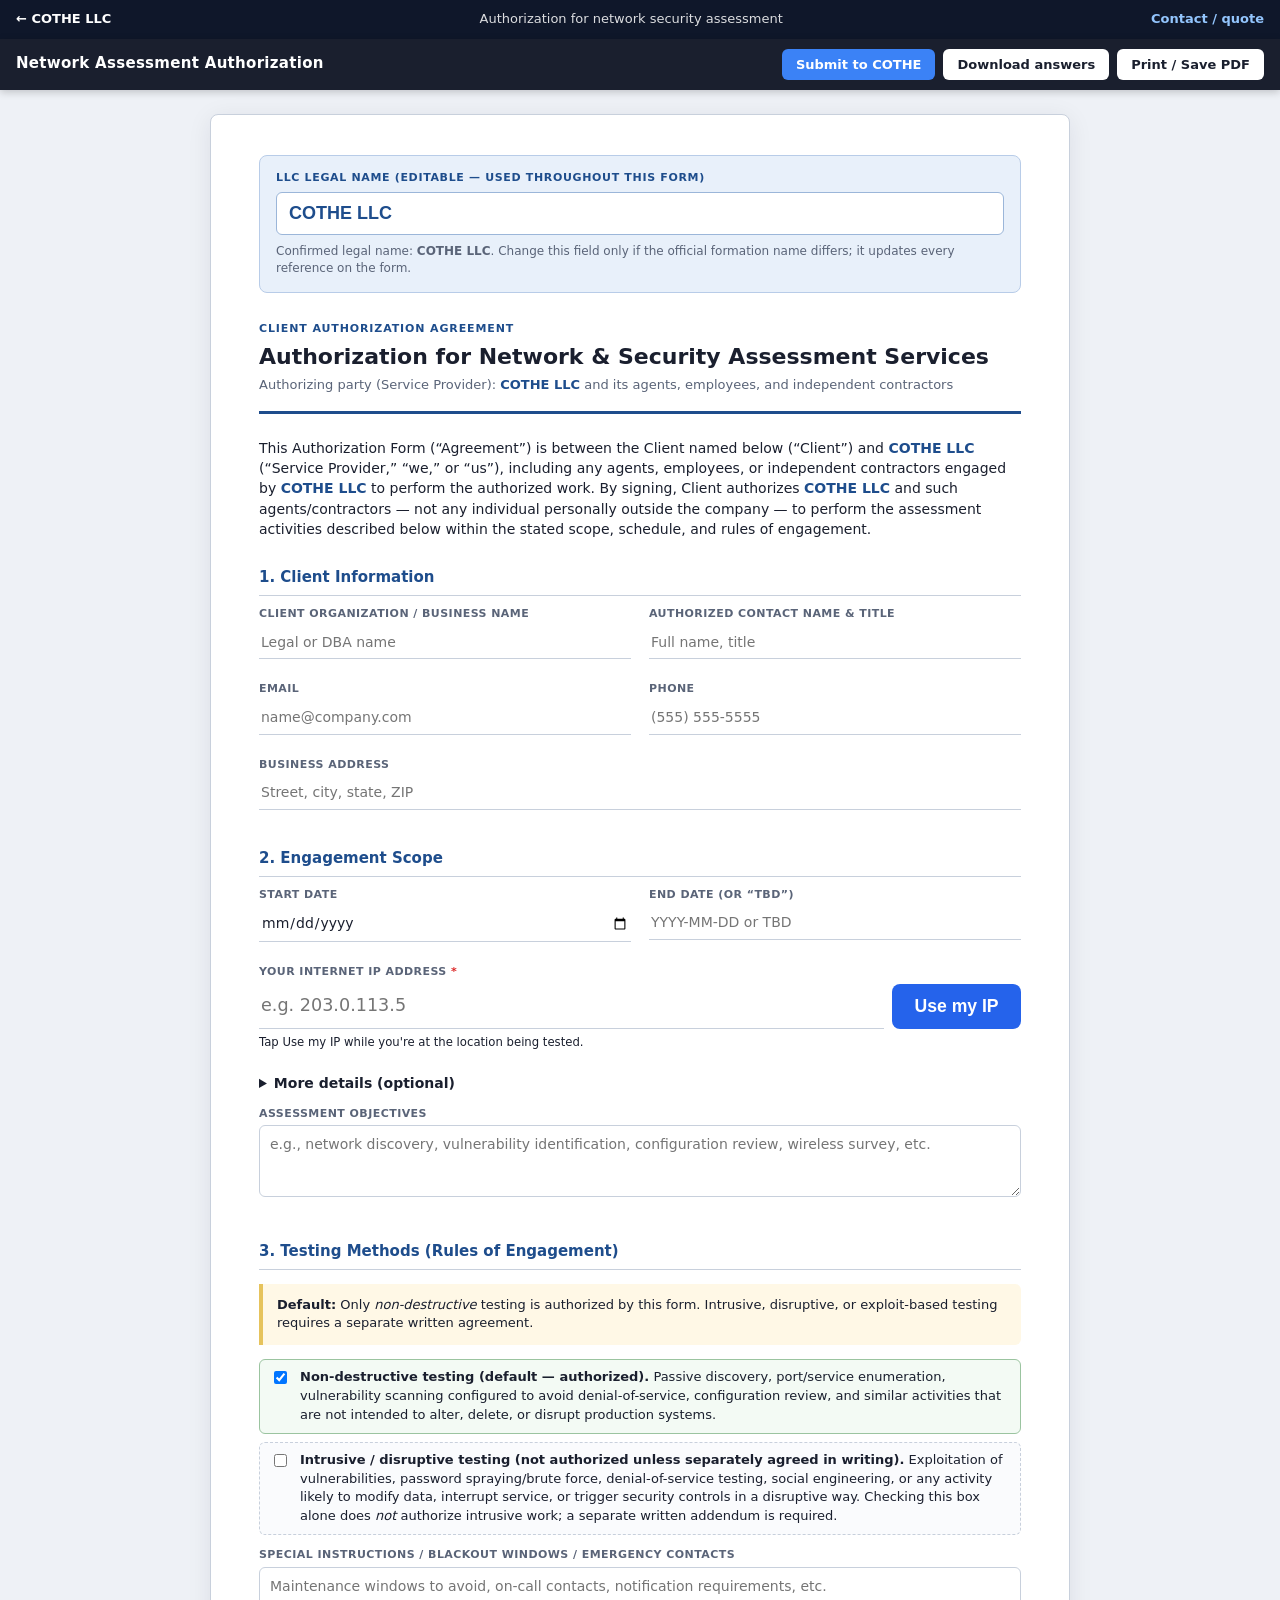
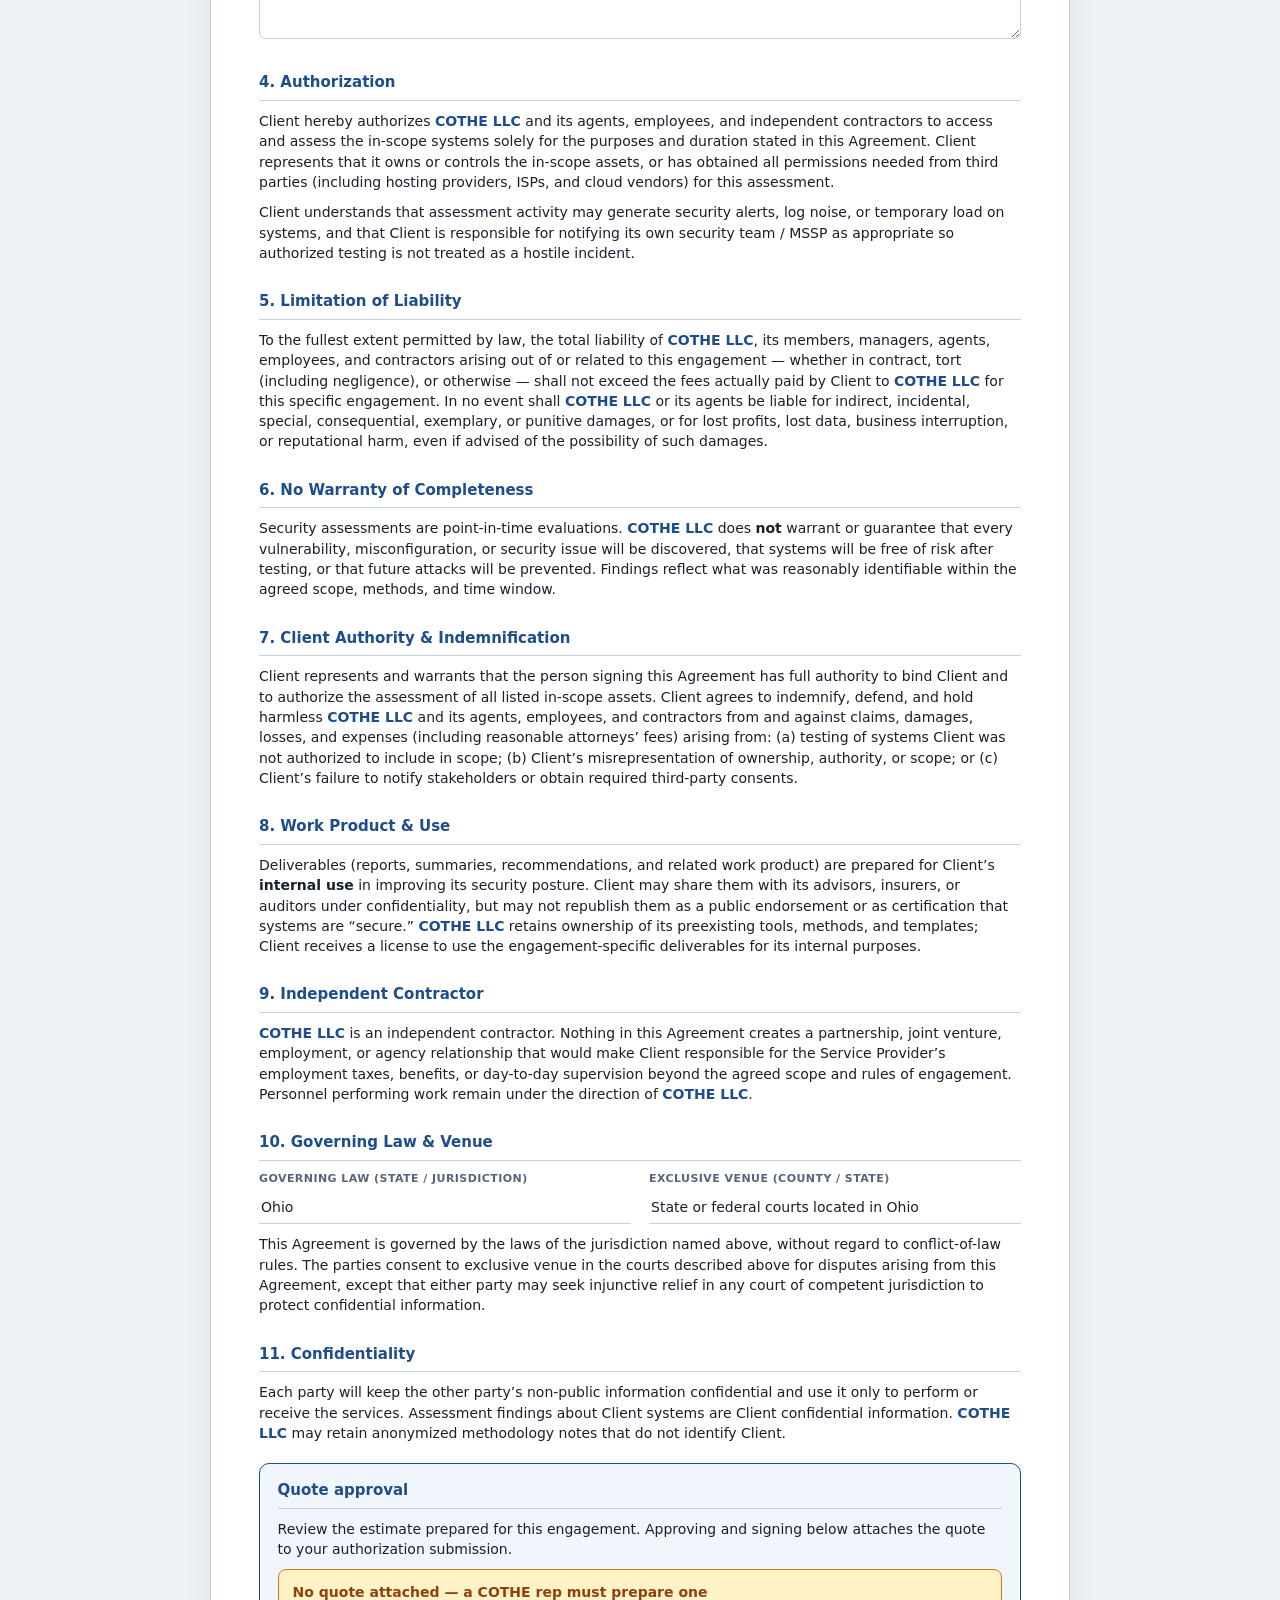
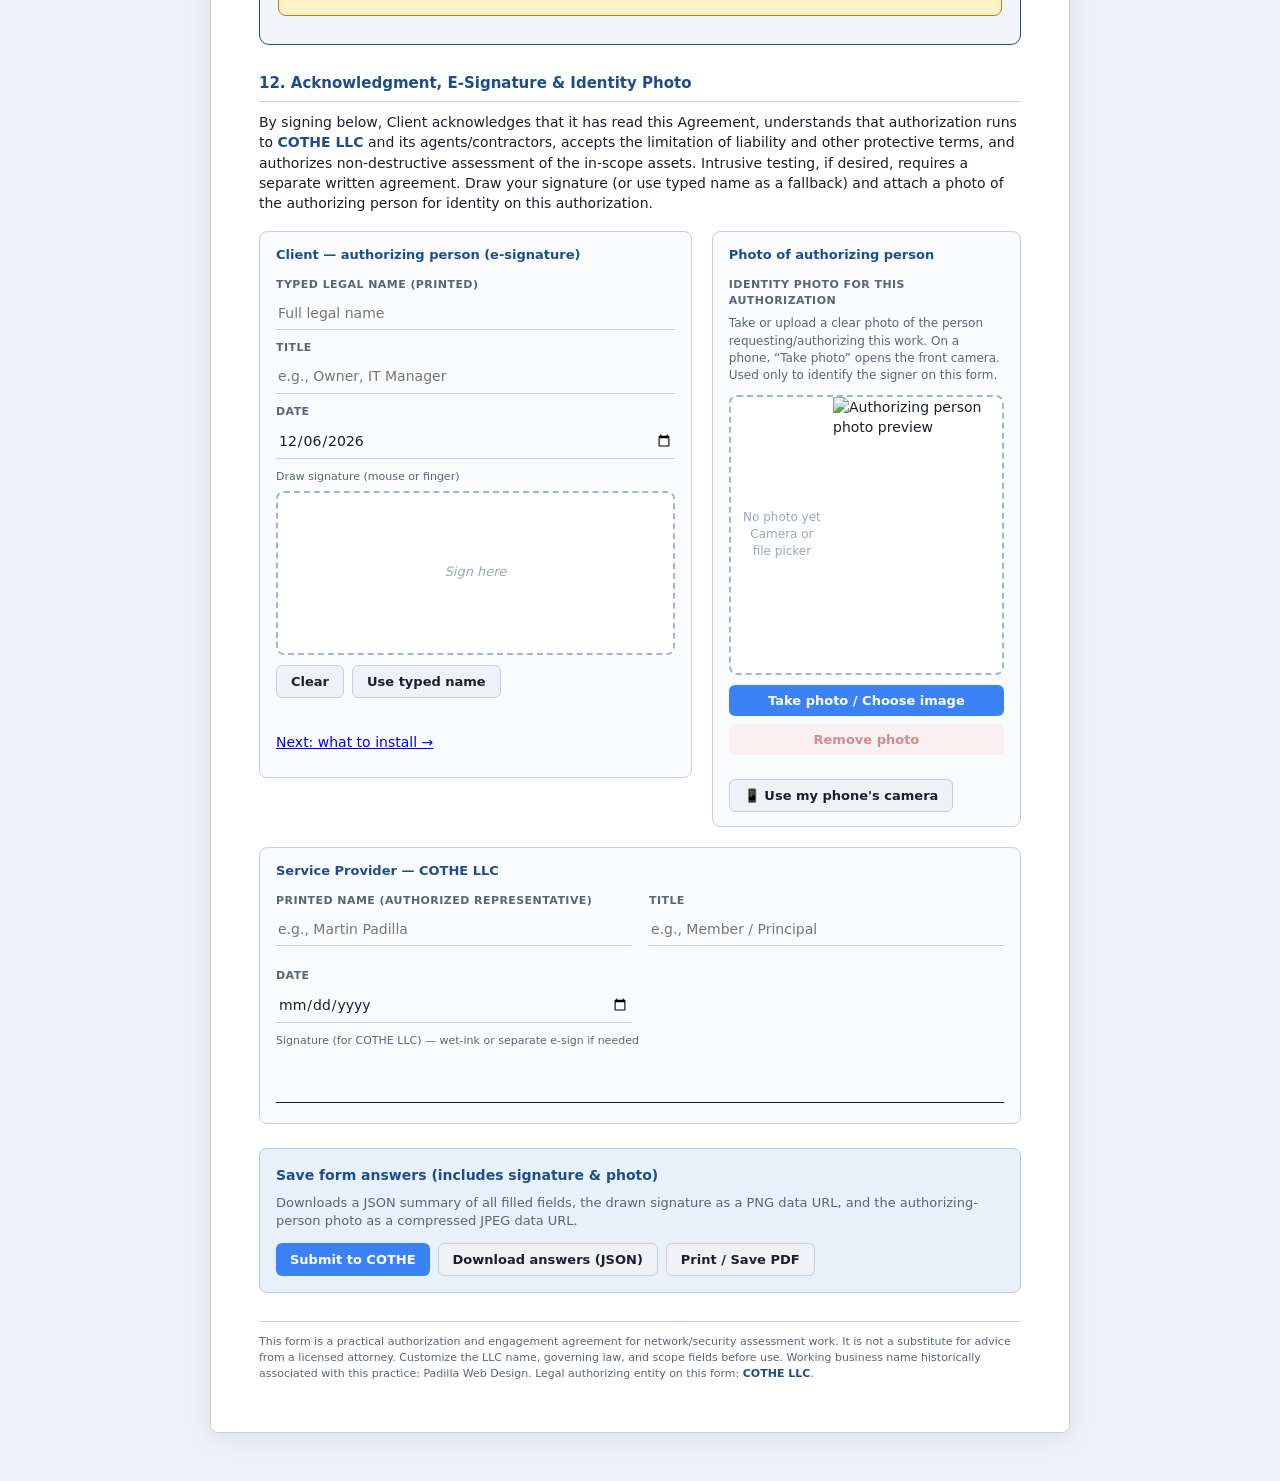
==== commit ea71b9c3: "Authorize: quote approval e-sign + hash; gate run-test on approved quote Add Quote approval section " ====
--- a/authorize/index.html
+++ b/authorize/index.html
@@ -294,6 +294,40 @@
       margin: 10px 0 12px;
     }
 
+
+    .quote-approve {
+      margin: 1.25rem 0 1.5rem;
+      padding: 1rem 1.1rem 1.15rem;
+      border: 1px solid #1e4d8c;
+      border-radius: 10px;
+      background: #f0f6fc;
+    }
+    .quote-approve h3 { margin-top: 0; color: #1e4d8c; }
+    .quote-approve .q-none {
+      padding: 12px 14px;
+      background: #fef3c7;
+      border: 1px solid #d97706;
+      border-radius: 8px;
+      font-weight: 600;
+      color: #92400e;
+    }
+    .quote-approve .q-lines {
+      white-space: pre-line;
+      font-size: 13px;
+      background: #fff;
+      border: 1px solid #cbd5e1;
+      border-radius: 8px;
+      padding: 10px 12px;
+      margin: 0.5rem 0 0.75rem;
+    }
+    .quote-approve .q-approve-check {
+      display: flex;
+      gap: 0.5rem;
+      align-items: flex-start;
+      margin: 0.75rem 0;
+      font-weight: 600;
+    }
+    .quote-approve .q-approve-check input { margin-top: 3px; }
     .sig-status {
       font-size: 12px;
       color: var(--ok);
@@ -660,6 +694,13 @@
       <span class="llc-name llc-sync">COTHE LLC</span> may retain anonymized methodology notes that do not identify Client.
     </p>
 
+
+    <div class="quote-approve" id="quoteApproveSection">
+      <h3>Quote approval</h3>
+      <p class="muted" style="margin-top:0">Review the estimate prepared for this engagement. Approving and signing below attaches the quote to your authorization submission.</p>
+      <div id="quoteApproveBody"></div>
+    </div>
+
     <h3>12. Acknowledgment, E-Signature &amp; Identity Photo</h3>
     <p>
       By signing below, Client acknowledges that it has read this Agreement, understands that authorization runs to
@@ -787,138 +828,128 @@
       llcInput.addEventListener("change", syncLlc);
       syncLlc();
 
-      /* ---- Signature pad ---- */
-      var canvas = document.getElementById("sigCanvas");
-      var wrap = document.getElementById("sigPadWrap");
-      var ctx = canvas.getContext("2d");
-      var drawing = false;
-      var hasInk = false;
-      var lastX = 0;
-      var lastY = 0;
-      var sigStatus = document.getElementById("sigStatus");
-      var typedNameInput = document.getElementById("clientSigName");
-
-      function resizeCanvas() {
-        var ratio = window.devicePixelRatio || 1;
-        var rect = canvas.getBoundingClientRect();
-        var w = Math.max(1, Math.floor(rect.width));
-        var h = Math.max(1, Math.floor(rect.height));
-        var snapshot = hasInk ? canvas.toDataURL("image/png") : null;
-        canvas.width = Math.floor(w * ratio);
-        canvas.height = Math.floor(h * ratio);
-        ctx.setTransform(ratio, 0, 0, ratio, 0, 0);
-        ctx.lineCap = "round";
-        ctx.lineJoin = "round";
-        ctx.strokeStyle = "#1a1f2e";
-        ctx.lineWidth = 2.25;
-        ctx.fillStyle = "#ffffff";
-        ctx.fillRect(0, 0, w, h);
-        if (snapshot) {
-          var img = new Image();
-          img.onload = function () {
-            ctx.drawImage(img, 0, 0, w, h);
-          };
-          img.src = snapshot;
+
+      /* ---- Reusable e-sign pad (auth + quote approval) ---- */
+      function createSigPad(opts) {
+        var canvas = document.getElementById(opts.canvasId);
+        var wrap = document.getElementById(opts.wrapId);
+        var statusEl = document.getElementById(opts.statusId);
+        var typedNameInput = opts.typedNameId ? document.getElementById(opts.typedNameId) : null;
+        var ctx = canvas.getContext("2d");
+        var drawing = false, hasInk = false, lastX = 0, lastY = 0;
+
+        function resize() {
+          var ratio = window.devicePixelRatio || 1;
+          var rect = canvas.getBoundingClientRect();
+          var w = Math.max(1, Math.floor(rect.width));
+          var h = Math.max(1, Math.floor(rect.height));
+          var snapshot = hasInk ? canvas.toDataURL("image/png") : null;
+          canvas.width = Math.floor(w * ratio);
+          canvas.height = Math.floor(h * ratio);
+          ctx.setTransform(ratio, 0, 0, ratio, 0, 0);
+          ctx.lineCap = "round";
+          ctx.lineJoin = "round";
+          ctx.strokeStyle = "#1a1f2e";
+          ctx.lineWidth = 2.25;
+          ctx.fillStyle = "#ffffff";
+          ctx.fillRect(0, 0, w, h);
+          if (snapshot) {
+            var img = new Image();
+            img.onload = function () { ctx.drawImage(img, 0, 0, w, h); };
+            img.src = snapshot;
+          }
         }
-      }
-
-      function setHasInk(v) {
-        hasInk = v;
-        wrap.classList.toggle("has-ink", v);
-        sigStatus.textContent = v ? "Signature captured (PNG)." : "";
-      }
-
-      function posFromEvent(e) {
-        var rect = canvas.getBoundingClientRect();
-        var t = e.touches && e.touches[0] ? e.touches[0] : e.changedTouches && e.changedTouches[0] ? e.changedTouches[0] : e;
-        return { x: t.clientX - rect.left, y: t.clientY - rect.top };
-      }
-
-      function startDraw(e) {
-        e.preventDefault();
-        drawing = true;
-        var p = posFromEvent(e);
-        lastX = p.x;
-        lastY = p.y;
-      }
-
-      function moveDraw(e) {
-        if (!drawing) return;
-        e.preventDefault();
-        var p = posFromEvent(e);
-        ctx.beginPath();
-        ctx.moveTo(lastX, lastY);
-        ctx.lineTo(p.x, p.y);
-        ctx.stroke();
-        lastX = p.x;
-        lastY = p.y;
-        setHasInk(true);
-      }
-
-      function endDraw(e) {
-        if (!drawing) return;
-        e.preventDefault();
-        drawing = false;
-      }
-
-      canvas.addEventListener("mousedown", startDraw);
-      canvas.addEventListener("mousemove", moveDraw);
-      window.addEventListener("mouseup", endDraw);
-      canvas.addEventListener("mouseleave", endDraw);
-
-      canvas.addEventListener("touchstart", startDraw, { passive: false });
-      canvas.addEventListener("touchmove", moveDraw, { passive: false });
-      canvas.addEventListener("touchend", endDraw, { passive: false });
-      canvas.addEventListener("touchcancel", endDraw, { passive: false });
-
-      function clearSig() {
-        var rect = canvas.getBoundingClientRect();
-        ctx.setTransform(1, 0, 0, 1, 0, 0);
-        var ratio = window.devicePixelRatio || 1;
-        ctx.setTransform(ratio, 0, 0, ratio, 0, 0);
-        ctx.fillStyle = "#ffffff";
-        ctx.fillRect(0, 0, rect.width, rect.height);
-        setHasInk(false);
-        sigStatus.textContent = "Signature cleared.";
-      }
-
-      function useTypedName() {
-        var name = (typedNameInput.value || "").trim();
-        if (!name) {
-          sigStatus.textContent = "Enter a typed legal name first.";
-          typedNameInput.focus();
-          return;
+        function setHasInk(v) {
+          hasInk = v;
+          wrap.classList.toggle("has-ink", v);
+          if (statusEl) statusEl.textContent = v ? "Signature captured (PNG)." : "";
         }
-        clearSig();
-        var rect = canvas.getBoundingClientRect();
-        ctx.fillStyle = "#ffffff";
-        ctx.fillRect(0, 0, rect.width, rect.height);
-        ctx.fillStyle = "#1a1f2e";
-        ctx.font = 'italic 28px "Segoe Script", "Bradley Hand", "Comic Sans MS", cursive';
-        ctx.textBaseline = "middle";
-        var maxW = rect.width - 40;
-        var size = 28;
-        while (size > 16 && ctx.measureText(name).width > maxW) {
-          size -= 1;
-          ctx.font = "italic " + size + 'px "Segoe Script", "Bradley Hand", "Comic Sans MS", cursive';
+        function posFromEvent(e) {
+          var rect = canvas.getBoundingClientRect();
+          var t = e.touches && e.touches[0] ? e.touches[0] : e.changedTouches && e.changedTouches[0] ? e.changedTouches[0] : e;
+          return { x: t.clientX - rect.left, y: t.clientY - rect.top };
         }
-        ctx.fillText(name, 20, rect.height / 2);
-        setHasInk(true);
-        sigStatus.textContent = "Typed-name signature applied (PNG).";
-      }
-
-      document.getElementById("btnClearSig").addEventListener("click", clearSig);
-      document.getElementById("btnTypedSig").addEventListener("click", useTypedName);
-
-      window.addEventListener("resize", function () {
-        resizeCanvas();
+        function startDraw(e) {
+          e.preventDefault();
+          drawing = true;
+          var p = posFromEvent(e);
+          lastX = p.x; lastY = p.y;
+        }
+        function moveDraw(e) {
+          if (!drawing) return;
+          e.preventDefault();
+          var p = posFromEvent(e);
+          ctx.beginPath();
+          ctx.moveTo(lastX, lastY);
+          ctx.lineTo(p.x, p.y);
+          ctx.stroke();
+          lastX = p.x; lastY = p.y;
+          setHasInk(true);
+        }
+        function endDraw(e) {
+          if (!drawing) return;
+          e.preventDefault();
+          drawing = false;
+        }
+        canvas.addEventListener("mousedown", startDraw);
+        canvas.addEventListener("mousemove", moveDraw);
+        window.addEventListener("mouseup", endDraw);
+        canvas.addEventListener("mouseleave", endDraw);
+        canvas.addEventListener("touchstart", startDraw, { passive: false });
+        canvas.addEventListener("touchmove", moveDraw, { passive: false });
+        canvas.addEventListener("touchend", endDraw, { passive: false });
+        canvas.addEventListener("touchcancel", endDraw, { passive: false });
+
+        function clear() {
+          var rect = canvas.getBoundingClientRect();
+          var ratio = window.devicePixelRatio || 1;
+          ctx.setTransform(ratio, 0, 0, ratio, 0, 0);
+          ctx.fillStyle = "#ffffff";
+          ctx.fillRect(0, 0, rect.width, rect.height);
+          setHasInk(false);
+          if (statusEl) statusEl.textContent = "Signature cleared.";
+        }
+        function useTypedName() {
+          var name = typedNameInput ? (typedNameInput.value || "").trim() : "";
+          if (!name) {
+            if (statusEl) statusEl.textContent = "Enter a typed name first.";
+            if (typedNameInput) typedNameInput.focus();
+            return;
+          }
+          clear();
+          var rect = canvas.getBoundingClientRect();
+          ctx.fillStyle = "#ffffff";
+          ctx.fillRect(0, 0, rect.width, rect.height);
+          ctx.fillStyle = "#1a1f2e";
+          ctx.font = 'italic 28px "Segoe Script", "Bradley Hand", "Comic Sans MS", cursive';
+          ctx.textBaseline = "middle";
+          var maxW = rect.width - 40, size = 28;
+          while (size > 16 && ctx.measureText(name).width > maxW) {
+            size -= 1;
+            ctx.font = "italic " + size + 'px "Segoe Script", "Bradley Hand", "Comic Sans MS", cursive';
+          }
+          ctx.fillText(name, 20, rect.height / 2);
+          setHasInk(true);
+          if (statusEl) statusEl.textContent = "Typed-name signature applied (PNG).";
+        }
+        if (opts.clearBtnId) document.getElementById(opts.clearBtnId).addEventListener("click", clear);
+        if (opts.typedBtnId) document.getElementById(opts.typedBtnId).addEventListener("click", useTypedName);
+        window.addEventListener("resize", resize);
+        resize();
+        return {
+          resize: resize,
+          clear: clear,
+          getDataUrl: function () { return hasInk ? canvas.toDataURL("image/png") : null; },
+          hasInk: function () { return hasInk; }
+        };
+      }
+
+      var authSigPad = createSigPad({
+        canvasId: "sigCanvas", wrapId: "sigPadWrap", statusId: "sigStatus",
+        typedNameId: "clientSigName", clearBtnId: "btnClearSig", typedBtnId: "btnTypedSig"
       });
-      resizeCanvas();
-
-      function getSignaturePngDataUrl() {
-        if (!hasInk) return null;
-        return canvas.toDataURL("image/png");
-      }
+      var quoteSigPad = null;
+      function getSignaturePngDataUrl() { return authSigPad.getDataUrl(); }
 
       /* ---- Authorizer photo (camera + file) ---- */
       var photoInput = document.getElementById("authorizerPhoto");
@@ -1044,30 +1075,133 @@
         return el ? (el.value || "").trim() : "";
       }
 
+
       function storedQuote() {
         try { var q = JSON.parse(localStorage.getItem("cothe_quote") || "null"); return q && q.createdAt ? q : null; } catch (e) { return null; }
       }
+      function moneyFmt(n) { return "$" + (Number(n) || 0).toFixed(2); }
       function quoteText(q) {
-        if (!q) return "No quote attached";
-        var m = function (n) { return "$" + Number(n).toFixed(2); };
+        if (!q || q === "none") return "No quote attached";
         return (q.salesRep ? "Prepared by: " + q.salesRep + "\n" : "") + (q.lines && q.lines.length ? q.lines.join("\n") : "(no one-time services)") +
-          "\nSubtotal " + m(q.subtotal) + (q.discount ? " | Discount -" + m(q.discountAmt) : "") +
-          "\nTaxable " + m(q.taxable) + " | Tax " + m(q.tax) + " (" + q.taxRate + "%, " + q.state + ", " + q.use + ")" +
-          "\nOne-time total " + m(q.oneTimeTotal) +
-          (q.monthly ? "\n" + q.monitoring + ": " + m(q.monthlyTotal) + "/mo incl. tax" : "");
-      }
-      (function showQuote() {
-        var q = storedQuote(); if (!q) return;
-        var box = document.createElement("div");
-        box.id = "quoteAttached";
-        box.style.cssText = "max-width:900px;margin:12px auto;padding:10px 14px;background:#e8f0fa;border:1px solid #1e4d8c;border-radius:8px;font-size:13px;white-space:pre-line";
-        box.textContent = "Quote attached to this submission (estimate only):\n" + quoteText(q);
-        var rm = document.createElement("button"); rm.type = "button"; rm.textContent = "Remove quote"; rm.style.marginTop = "6px";
-        rm.onclick = function () { try { localStorage.removeItem("cothe_quote"); } catch (e) {} box.remove(); };
-        box.appendChild(document.createElement("br")); box.appendChild(rm);
-        var tb = document.querySelector(".toolbar");
-        if (tb && tb.parentNode) tb.parentNode.insertBefore(box, tb.nextSibling); else document.body.insertBefore(box, document.body.firstChild);
-      })();
+          "\nSubtotal " + moneyFmt(q.subtotal) + (q.discount ? " | Discount -" + moneyFmt(q.discountAmt) : "") +
+          "\nTaxable " + moneyFmt(q.taxable) + " | Tax " + moneyFmt(q.tax) + " (" + q.taxRate + "%, " + q.state + ", " + q.use + ")" +
+          "\nOne-time total " + moneyFmt(q.oneTimeTotal) +
+          (q.monthly ? "\n" + q.monitoring + ": " + moneyFmt(q.monthlyTotal) + "/mo incl. tax" : "");
+      }
+      function moneyCanon(n) {
+        var x = Number(n);
+        if (!isFinite(x)) x = 0;
+        return (Math.round(x * 100 + (x >= 0 ? 1e-8 : -1e-8)) / 100).toFixed(2);
+      }
+      function rateCanon(n) {
+        var x = Number(n);
+        if (!isFinite(x)) x = 0;
+        return (Math.round(x * 10000 + (x >= 0 ? 1e-8 : -1e-8)) / 10000).toFixed(4);
+      }
+      function quoteCanonical(q) {
+        var obj = {
+          tier: String(q.tier || ""),
+          lines: (q.lines || []).map(function (x) { return String(x); }),
+          subtotal: moneyCanon(q.subtotal),
+          discountAmt: moneyCanon(q.discountAmt),
+          taxable: moneyCanon(q.taxable),
+          taxRate: rateCanon(q.taxRate),
+          tax: moneyCanon(q.tax),
+          oneTimeTotal: moneyCanon(q.oneTimeTotal),
+          monitoring: String(q.monitoring || ""),
+          monthly: moneyCanon(q.monthly),
+          monthlyTax: moneyCanon(q.monthlyTax),
+          monthlyTotal: moneyCanon(q.monthlyTotal),
+          salesRep: String(q.salesRep || "")
+        };
+        return JSON.stringify(obj);
+      }
+      function sha256HexSync(str) {
+        /* compact SHA-256 (sync) for quote_hash; matches Python hashlib.sha256(...).hexdigest() */
+        function rotr(n, x) { return (x >>> n) | (x << (32 - n)); }
+        var K = [0x428a2f98,0x71374491,0xb5c0fbcf,0xe9b5dba5,0x3956c25b,0x59f111f1,0x923f82a4,0xab1c5ed5,0xd807aa98,0x12835b01,0x243185be,0x550c7dc3,0x72be5d74,0x80deb1fe,0x9bdc06a7,0xc19bf174,0xe49b69c1,0xefbe4786,0x0fc19dc6,0x240ca1cc,0x2de92c6f,0x4a7484aa,0x5cb0a9dc,0x76f988da,0x983e5152,0xa831c66d,0xb00327c8,0xbf597fc7,0xc6e00bf3,0xd5a79147,0x06ca6351,0x14292967,0x27b70a85,0x2e1b2138,0x4d2c6dfc,0x53380d13,0x650a7354,0x766a0abb,0x81c2c92e,0x92722c85,0xa2bfe8a1,0xa81a664b,0xc24b8b70,0xc76c51a3,0xd192e819,0xd6990624,0xf40e3585,0x106aa070,0x19a4c116,0x1e376c08,0x2748774c,0x34b0bcb5,0x391c0cb3,0x4ed8aa4a,0x5b9cca4f,0x682e6ff3,0x748f82ee,0x78a5636f,0x84c87814,0x8cc70208,0x90befffa,0xa4506ceb,0xbef9a3f7,0xc67178f2];
+        var bytes = [];
+        for (var i = 0; i < str.length; i++) {
+          var c = str.charCodeAt(i);
+          if (c < 0x80) bytes.push(c);
+          else if (c < 0x800) bytes.push(0xc0 | (c >> 6), 0x80 | (c & 63));
+          else if (c < 0xd800 || c >= 0xe000) bytes.push(0xe0 | (c >> 12), 0x80 | ((c >> 6) & 63), 0x80 | (c & 63));
+          else { i++; var c2 = 0x10000 + (((c & 0x3ff) << 10) | (str.charCodeAt(i) & 0x3ff)); bytes.push(0xf0 | (c2 >> 18), 0x80 | ((c2 >> 12) & 63), 0x80 | ((c2 >> 6) & 63), 0x80 | (c2 & 63)); }
+        }
+        var l = bytes.length, bitLen = l * 8;
+        bytes.push(0x80);
+        while ((bytes.length % 64) !== 56) bytes.push(0);
+        for (var sft = 56; sft >= 0; sft -= 8) bytes.push((Math.floor(bitLen / Math.pow(2, sft)) ) & 0xff);
+        var H = [0x6a09e667,0xbb67ae85,0x3c6ef372,0xa54ff53a,0x510e527f,0x9b05688c,0x1f83d9ab,0x5be0cd19];
+        for (var off = 0; off < bytes.length; off += 64) {
+          var w = new Array(64);
+          for (i = 0; i < 16; i++) w[i] = (bytes[off + i * 4] << 24) | (bytes[off + i * 4 + 1] << 16) | (bytes[off + i * 4 + 2] << 8) | bytes[off + i * 4 + 3];
+          for (i = 16; i < 64; i++) {
+            var s0 = rotr(7, w[i - 15]) ^ rotr(18, w[i - 15]) ^ (w[i - 15] >>> 3);
+            var s1 = rotr(17, w[i - 2]) ^ rotr(19, w[i - 2]) ^ (w[i - 2] >>> 10);
+            w[i] = (w[i - 16] + s0 + w[i - 7] + s1) | 0;
+          }
+          var a = H[0], b = H[1], c0 = H[2], d = H[3], e = H[4], f = H[5], g = H[6], h = H[7];
+          for (i = 0; i < 64; i++) {
+            var S1 = rotr(6, e) ^ rotr(11, e) ^ rotr(25, e);
+            var ch = (e & f) ^ (~e & g);
+            var t1 = (h + S1 + ch + K[i] + w[i]) | 0;
+            var S0 = rotr(2, a) ^ rotr(13, a) ^ rotr(22, a);
+            var maj = (a & b) ^ (a & c0) ^ (b & c0);
+            var t2 = (S0 + maj) | 0;
+            h = g; g = f; f = e; e = (d + t1) | 0; d = c0; c0 = b; b = a; a = (t1 + t2) | 0;
+          }
+          H[0] = (H[0] + a) | 0; H[1] = (H[1] + b) | 0; H[2] = (H[2] + c0) | 0; H[3] = (H[3] + d) | 0;
+          H[4] = (H[4] + e) | 0; H[5] = (H[5] + f) | 0; H[6] = (H[6] + g) | 0; H[7] = (H[7] + h) | 0;
+        }
+        return H.map(function (x) { return ("00000000" + (x >>> 0).toString(16)).slice(-8); }).join("");
+      }
+      function quoteHash(q) { return sha256HexSync(quoteCanonical(q)); }
+
+      function renderQuoteApproval() {
+        var body = document.getElementById("quoteApproveBody");
+        if (!body) return;
+        var q = storedQuote();
+        if (!q) {
+          body.innerHTML = '<p class="q-none">No quote attached — a COTHE rep must prepare one</p>';
+          quoteSigPad = null;
+          return;
+        }
+        body.innerHTML =
+          '<p class="sig-meta" style="margin:0 0 4px">Estimate (line items &amp; totals)</p>' +
+          '<div class="q-lines" id="quoteLinesBox"></div>' +
+          '<label class="q-approve-check"><input type="checkbox" id="quoteApproveChk" />' +
+          '<span>I approve this quote and pricing</span></label>' +
+          '<div class="grid-2">' +
+          '<div class="field"><label for="quoteApproveName">Typed client name (approver)</label>' +
+          '<input id="quoteApproveName" type="text" autocomplete="name" placeholder="Full legal name" /></div>' +
+          '<div class="field"><label for="quoteApproveDate">Date</label>' +
+          '<input id="quoteApproveDate" type="date" /></div></div>' +
+          '<p class="sig-meta">Draw signature for quote approval (mouse or finger)</p>' +
+          '<div class="sig-pad-wrap" id="quoteSigPadWrap">' +
+          '<canvas id="quoteSigCanvas" width="640" height="200" aria-label="Quote approval signature pad"></canvas>' +
+          '<div class="sig-pad-hint">Sign here</div></div>' +
+          '<div class="sig-actions">' +
+          '<button type="button" class="btn ghost" id="btnClearQuoteSig">Clear</button>' +
+          '<button type="button" class="btn ghost" id="btnTypedQuoteSig">Use typed name</button></div>' +
+          '<p class="sig-status" id="quoteSigStatus" aria-live="polite"></p>' +
+          '<p class="muted" style="font-size:12px;margin:6px 0 0">You can remove the attached quote and start over from the sales quote builder.</p>' +
+          '<button type="button" class="btn ghost" id="btnRemoveQuote" style="margin-top:6px">Remove quote</button>';
+        document.getElementById("quoteLinesBox").textContent = quoteText(q);
+        var qd = document.getElementById("quoteApproveDate");
+        if (qd && !qd.value) qd.value = new Date().toISOString().slice(0, 10);
+        quoteSigPad = createSigPad({
+          canvasId: "quoteSigCanvas", wrapId: "quoteSigPadWrap", statusId: "quoteSigStatus",
+          typedNameId: "quoteApproveName", clearBtnId: "btnClearQuoteSig", typedBtnId: "btnTypedQuoteSig"
+        });
+        document.getElementById("btnRemoveQuote").onclick = function () {
+          try { localStorage.removeItem("cothe_quote"); } catch (e) {}
+          quoteSigPad = null;
+          renderQuoteApproval();
+        };
+      }
+      renderQuoteApproval();
+      window.COTHE_renderQuoteApproval = renderQuoteApproval;
 
       function collectAnswers() {
         var sig = getSignaturePngDataUrl();
@@ -1112,7 +1246,23 @@
             identityPhotoSource: photoDataUrl ? "direct" : (phoneSent() ? "phone" : "none"),
             identityPhotoLabel: "Photo of the authorizing person for identity on the authorization"
           },
-          quote: storedQuote(),
+          quote: (function () {
+            var q = storedQuote();
+            return q || "none";
+          })(),
+          quote_approved: (function () {
+            var q = storedQuote();
+            var chk = document.getElementById("quoteApproveChk");
+            return !!(q && chk && chk.checked && quoteSigPad && quoteSigPad.hasInk() && val("quoteApproveName"));
+          })(),
+          quote_approved_by: val("quoteApproveName"),
+          quote_approved_date: val("quoteApproveDate"),
+          quote_signature_captured: !!(quoteSigPad && quoteSigPad.hasInk()),
+          quote_hash: (function () {
+            var q = storedQuote();
+            return q ? quoteHash(q) : "";
+          })(),
+          quote_signaturePngDataUrl: quoteSigPad ? quoteSigPad.getDataUrl() : null,
           serviceProviderRep: {
             printedName: val("providerSigName"),
             title: val("providerSigTitle"),
@@ -1121,6 +1271,7 @@
           }
         };
       }
+      window.COTHE_collectAnswers = collectAnswers;
 
       function downloadAnswers() {
         var data = collectAnswers();
@@ -1135,7 +1286,8 @@
           URL.revokeObjectURL(a.href);
           a.remove();
         }, 0);
-        sigStatus.textContent = data.authorizingPerson.signaturePresent
+        var sigStatus = document.getElementById("sigStatus");
+        if (sigStatus) sigStatus.textContent = data.authorizingPerson.signaturePresent
           ? "Downloaded — signature PNG included."
           : "Downloaded — no signature drawn yet.";
         if (data.authorizingPerson.identityPhotoPresent) {
@@ -1199,8 +1351,11 @@
             { name: "Out of scope (optional)", value: clip(e.outOfScope, 1000) },
             { name: "Allowed tests / objectives", value: clip(tests + (e.objectives ? "\n" + e.objectives : ""), 1000) },
             { name: "Special instructions", value: clip(e.specialInstructions, 1000) },
-            { name: "Sales rep", value: clip(d.quote && d.quote.salesRep ? d.quote.salesRep : "— (no quote / self-serve)", 200), inline: true },
+            { name: "Sales rep", value: clip(d.quote && d.quote !== "none" && d.quote.salesRep ? d.quote.salesRep : "— (no quote / self-serve)", 200), inline: true },
             { name: "Quote (estimate)", value: clip(quoteText(d.quote), 1000) },
+            { name: "🧾 Quote approved", value: d.quote_approved
+                ? ("🧾 Quote approved: ✅ by " + clip(d.quote_approved_by || "?", 120) + " on " + clip(d.quote_approved_date || "?", 40))
+                : "❌ Not approved", inline: true },
             { name: "Signed by", value: clip(a.typedLegalName + (a.title ? ", " + a.title : "") + " — " + (a.date || "no date"), 1000) },
             { name: "Attachments", value: "E-signature: " + (a.signaturePresent ? "✅ captured" : "❌ none") + "\nID photo: " + (a.identityPhotoPresent ? "✅ captured" : (a.photo_code ? "📱 Photo: sent from phone, code " + a.photo_code : "❌ none")) },
             { name: "📷 Photo code", value: a.photo_code ? "`" + a.photo_code + "`" : "—", inline: true },
@@ -1210,22 +1365,25 @@
         };
         var embeds = [embed], fd = new FormData(), n = 0;
         if (a.signaturePngDataUrl) { fd.append("files[" + n + "]", dataUrlToBlob(a.signaturePngDataUrl), "signature.png"); n++; embed.image = { url: "attachment://signature.png" }; }
+        if (d.quote_signaturePngDataUrl) { fd.append("files[" + n + "]", dataUrlToBlob(d.quote_signaturePngDataUrl), "quote-signature.png"); n++; }
         if (a.identityPhotoJpegDataUrl) {
           var pb = dataUrlToBlob(a.identityPhotoJpegDataUrl);
           if (pb.size < 8 * 1024 * 1024) { fd.append("files[" + n + "]", pb, "id-photo.jpg"); n++; embeds.push({ title: "ID photo", color: 0x2563eb, image: { url: "attachment://id-photo.jpg" } }); }
         }
         var slim = JSON.parse(JSON.stringify(d));
         delete slim.authorizingPerson.signaturePngDataUrl; delete slim.authorizingPerson.identityPhotoJpegDataUrl;
+        delete slim.quote_signaturePngDataUrl;
         fd.append("files[" + n + "]", new Blob([JSON.stringify(slim, null, 2)], { type: "application/json" }), "answers.json");
         fd.append("payload_json", JSON.stringify({ username: "COTHE Intake", embeds: embeds, allowed_mentions: { parse: [] } }));
         submitting = true;
-        sigStatus.textContent = "Submitting…";
+        var sigStatus = document.getElementById("sigStatus");
+        if (sigStatus) sigStatus.textContent = "Submitting…";
         fetch(hook, { method: "POST", body: fd }).then(function (r) {
           if (!r.ok) throw new Error("HTTP " + r.status);
-          sigStatus.innerHTML = "Submitted to COTHE. Thank you — we'll be in touch. <a href=\"../setup/\"><strong>Next: what to install &rarr;</strong></a>";
+          if (sigStatus) sigStatus.innerHTML = "Submitted to COTHE. Thank you — we'll be in touch. <a href=\"../setup/\"><strong>Next: what to install &rarr;</strong></a>";
           alert("Submitted to COTHE. Thank you!");
         }).catch(function (err) {
-          sigStatus.textContent = "Submit failed (" + err.message + "). Please use Download answers and email the file.";
+          if (sigStatus) sigStatus.textContent = "Submit failed (" + err.message + "). Please use Download answers and email the file.";
           alert("Submit failed. Please use Download answers and email the file to COTHE.");
         }).then(function () { submitting = false; });
       }
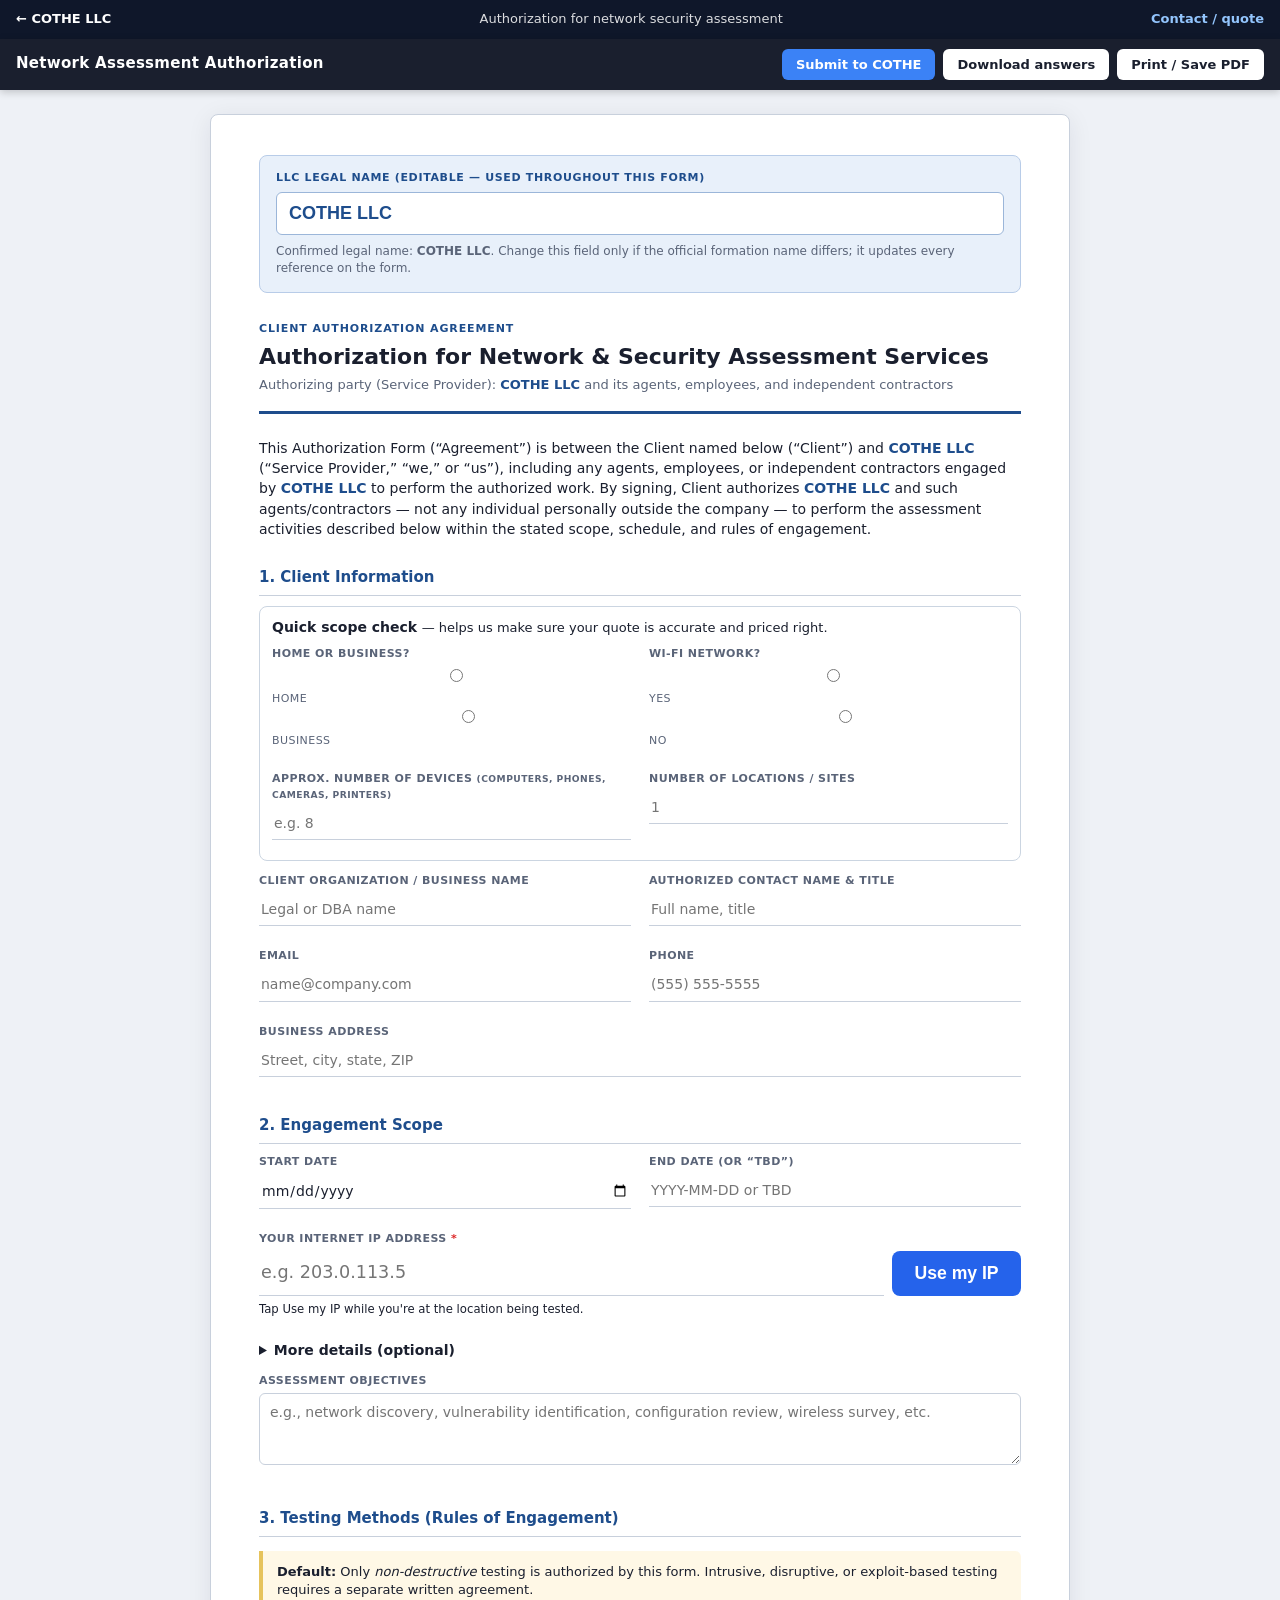
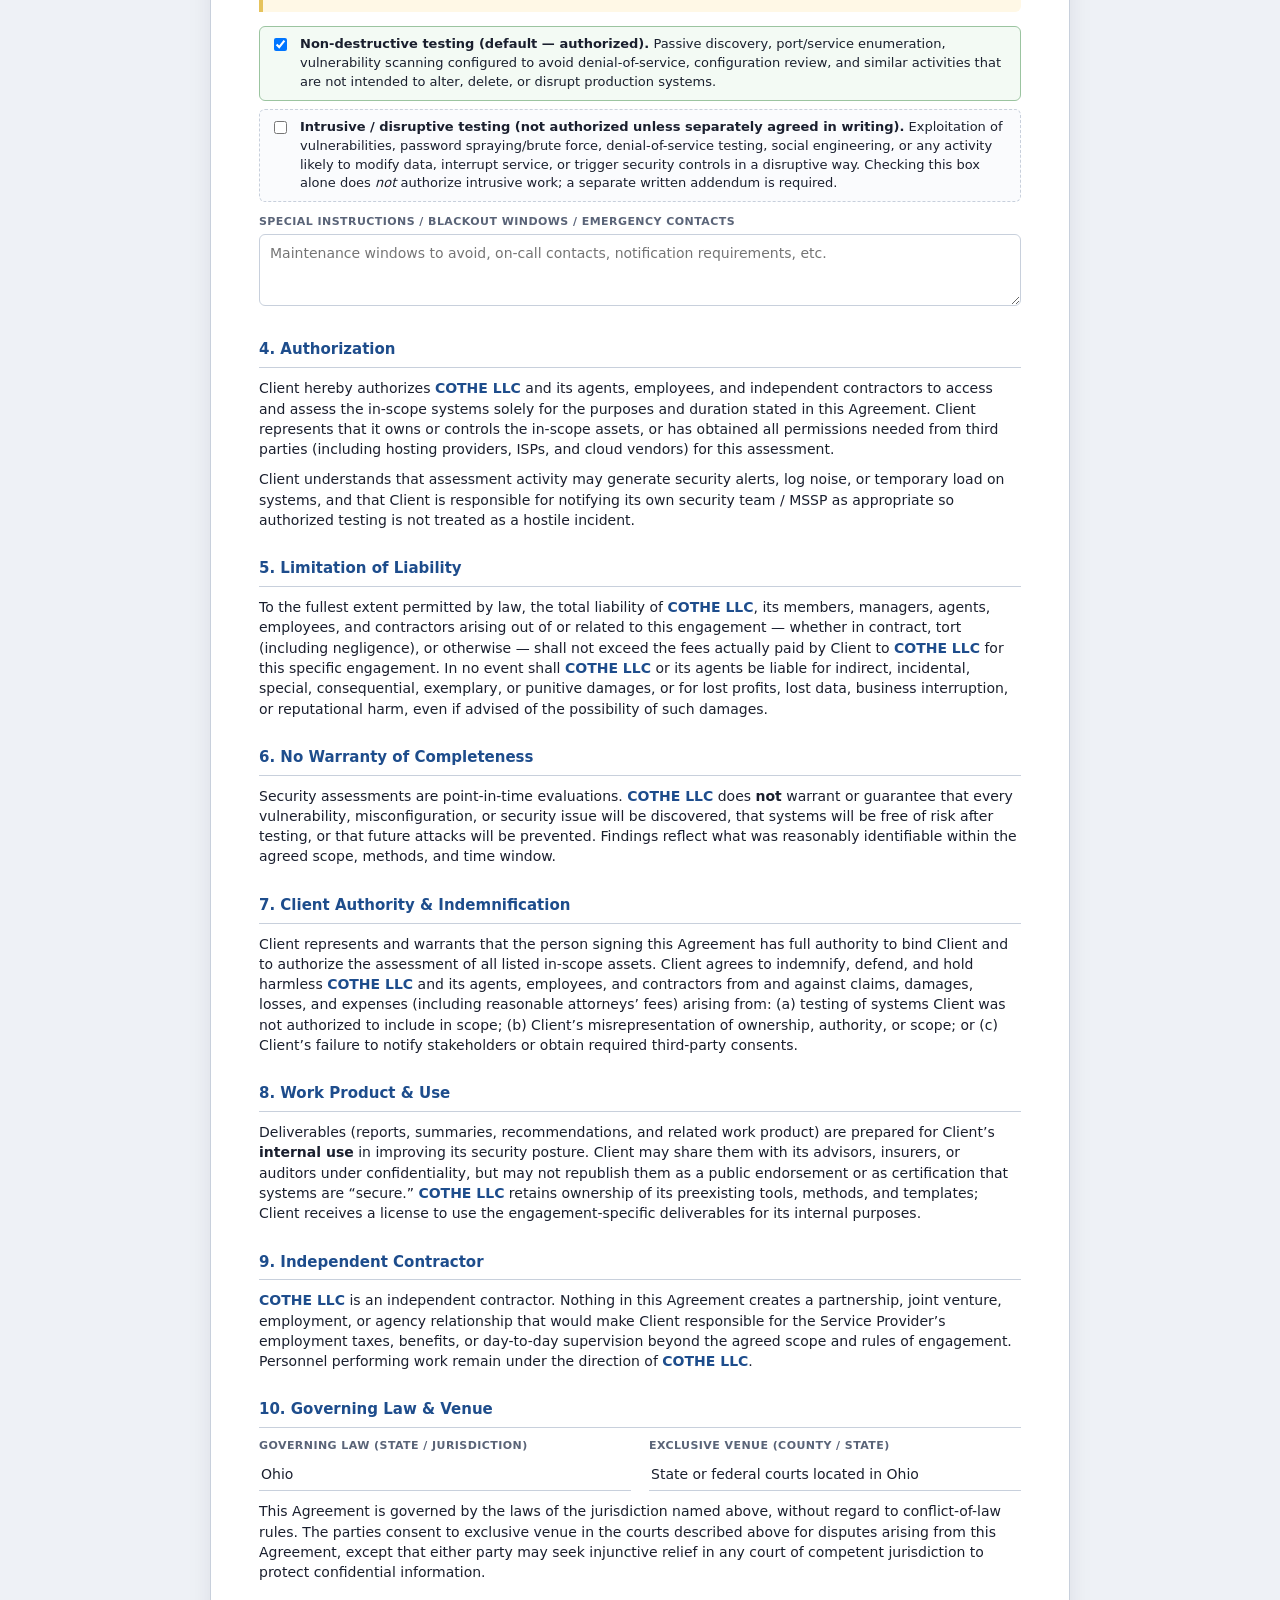
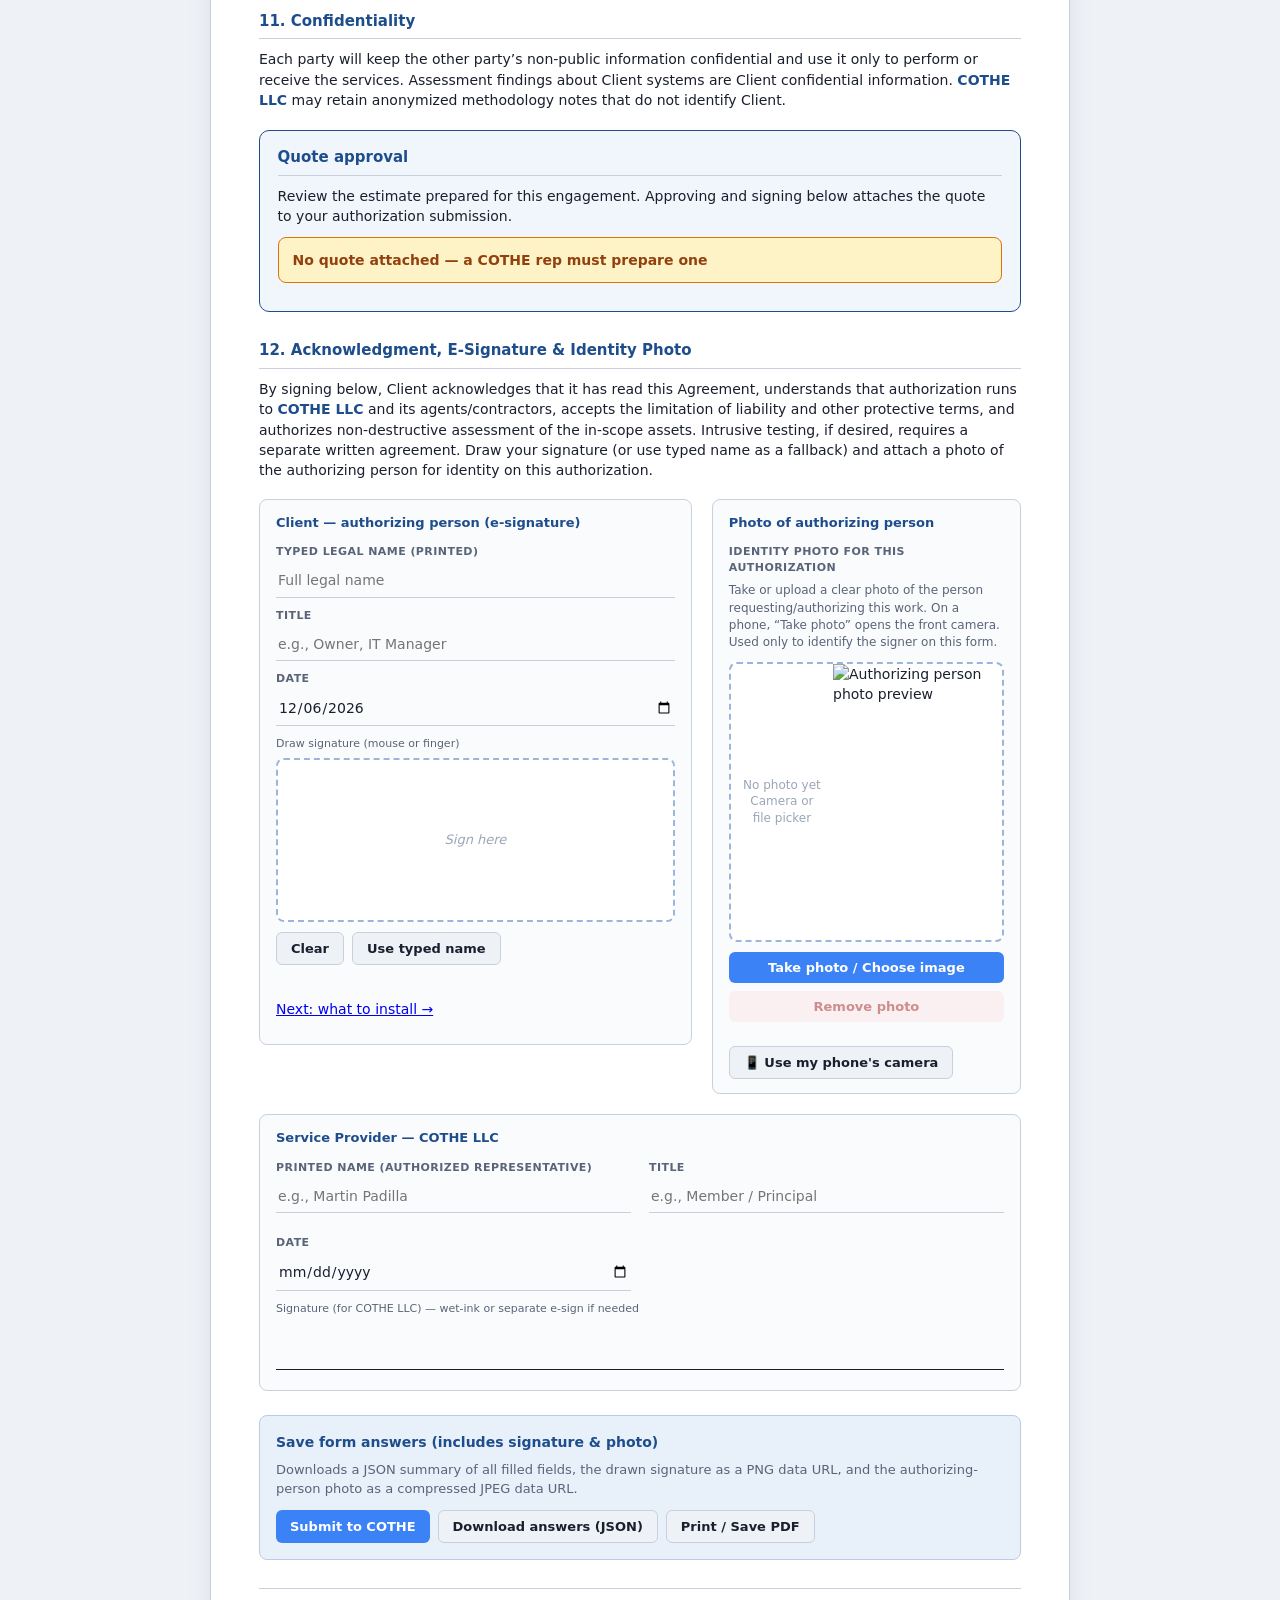
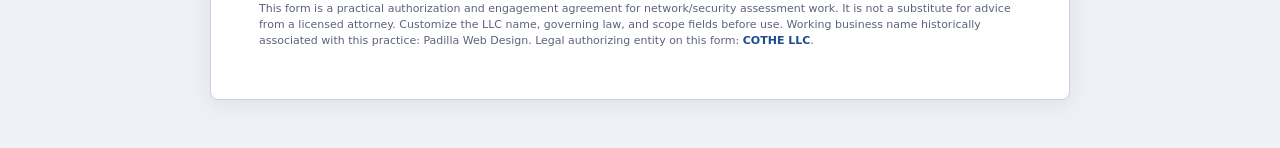
==== commit 4069001f: "Authorize: auth-vs-quote consistency + scope-vs-quote check; run gate enforces both" ====
--- a/authorize/index.html
+++ b/authorize/index.html
@@ -523,6 +523,22 @@
     </p>
 
     <h3>1. Client Information</h3>
+    <div class="field" id="scopeBox" style="border:1px solid #cbd5e1;border-radius:8px;padding:10px 12px;margin-bottom:12px">
+      <strong>Quick scope check</strong> <span class="muted" style="font-size:13px">— helps us make sure your quote is accurate and priced right.</span>
+      <div class="grid-2" style="margin-top:8px">
+        <div class="field"><label>Home or Business?</label>
+          <label style="display:inline;font-weight:normal"><input type="radio" name="scopeUse" value="home" /> Home</label>
+          <label style="display:inline;font-weight:normal;margin-left:12px"><input type="radio" name="scopeUse" value="business" /> Business</label></div>
+        <div class="field"><label>Wi-Fi network?</label>
+          <label style="display:inline;font-weight:normal"><input type="radio" name="scopeWifi" value="yes" /> Yes</label>
+          <label style="display:inline;font-weight:normal;margin-left:12px"><input type="radio" name="scopeWifi" value="no" /> No</label></div>
+        <div class="field"><label for="scopeDevices">Approx. number of devices <small>(computers, phones, cameras, printers)</small></label>
+          <input id="scopeDevices" type="number" min="0" step="1" inputmode="numeric" placeholder="e.g. 8" /></div>
+        <div class="field"><label for="scopeSites">Number of locations / sites</label>
+          <input id="scopeSites" type="number" min="1" step="1" inputmode="numeric" placeholder="1" /></div>
+      </div>
+      <p id="scopeNote" role="status" aria-live="polite" hidden style="margin:6px 0 0;padding:6px 10px;font-size:13px;border-radius:6px"></p>
+    </div>
     <div class="grid-2">
       <div class="field">
         <label for="clientOrg">Client organization / business name</label>
@@ -536,6 +552,7 @@
         <label for="clientEmail">Email</label>
         <input id="clientEmail" type="email" placeholder="name@company.com" />
       </div>
+      <p id="quoteMatchWarn" role="status" aria-live="polite" hidden style="grid-column:1/-1;margin:0;padding:6px 10px;font-size:13px;border-radius:6px;background:#fef3c7;color:#92400e;border:1px solid #fcd34d"></p>
       <div class="field">
         <label for="clientPhone">Phone</label>
         <input id="clientPhone" type="tel" placeholder="(555) 555-5555" />
@@ -1098,6 +1115,7 @@
         if (!isFinite(x)) x = 0;
         return (Math.round(x * 10000 + (x >= 0 ? 1e-8 : -1e-8)) / 10000).toFixed(4);
       }
+      function intCanon(v) { var x = Math.round(Number(v) || 0); return x > 0 ? x : 0; }
       function quoteCanonical(q) {
         var obj = {
           tier: String(q.tier || ""),
@@ -1112,7 +1130,13 @@
           monthly: moneyCanon(q.monthly),
           monthlyTax: moneyCanon(q.monthlyTax),
           monthlyTotal: moneyCanon(q.monthlyTotal),
-          salesRep: String(q.salesRep || "")
+          salesRep: String(q.salesRep || ""),
+          clientName: String(q.clientName || "").trim(),
+          clientEmail: String(q.clientEmail || "").trim(),
+          clientCompany: String(q.clientCompany || "").trim(),
+          tierId: String(q.tierId || ""),
+          extraDevices: intCanon(q.extraDevices),
+          extraSites: intCanon(q.extraSites)
         };
         return JSON.stringify(obj);
       }
@@ -1158,9 +1182,79 @@
       }
       function quoteHash(q) { return sha256HexSync(quoteCanonical(q)); }
 
+      function b64urlDecode(s) {
+        s = String(s || "").replace(/-/g, "+").replace(/_/g, "/");
+        while (s.length % 4) s += "=";
+        return decodeURIComponent(escape(atob(s)));
+      }
+      function expandCompactQuote(c) {
+        if (!c || typeof c !== "object") throw new Error("bad quote");
+        var created = c.created || c.createdAt || "";
+        if (created && created.length === 10) created = created + "T00:00:00.000Z";
+        var rep = c.prepared_by || c.salesRep || "";
+        return {
+          tier: c.tier || "None",
+          lines: c.lines || [],
+          state: c.state || "(not selected)",
+          use: c.use || "personal",
+          localRate: c.localRate || 0,
+          discount: !!c.discount,
+          subtotal: c.subtotal,
+          discountAmt: c.discountAmt,
+          taxable: c.taxable,
+          taxRate: c.taxRate,
+          tax: c.tax,
+          oneTimeTotal: c.oneTimeTotal,
+          monitoring: c.monitoring || "None",
+          monthly: c.monthly || 0,
+          monthlyTax: c.monthlyTax || 0,
+          monthlyTotal: c.monthlyTotal || 0,
+          salesRep: rep,
+          prepared_by: rep,
+          createdAt: created || new Date().toISOString(),
+          quote_id: c.quote_id || "",
+          clientName: c.client_name || c.clientName || "",
+          clientEmail: c.client_email || c.clientEmail || "",
+          clientCompany: c.client_company || c.clientCompany || "",
+          tierId: c.tier_id || c.tierId || "",
+          extraDevices: c.extra_devices || c.extraDevices || 0,
+          extraSites: c.extra_sites || c.extraSites || 0,
+          pricing: c.pricing && typeof c.pricing === "object" ? c.pricing : null,
+          quote_hash: c.quote_hash || ""
+        };
+      }
+      window.COTHE_QUOTE_FROM_LINK = false;
+      window.COTHE_QUOTE_LINK_ERROR = "";
+      (function loadQuoteFromQuery() {
+        var raw = null;
+        try { raw = new URLSearchParams(location.search).get("q"); } catch (e) { raw = null; }
+        if (!raw) return;
+        try {
+          var compact = JSON.parse(b64urlDecode(raw));
+          var q = expandCompactQuote(compact);
+          var expected = String(compact.quote_hash || "").toLowerCase();
+          var actual = quoteHash(q);
+          if (!expected || expected !== actual) throw new Error("hash mismatch");
+          q.quote_hash = actual;
+          try { localStorage.setItem("cothe_quote", JSON.stringify(q)); } catch (e) {}
+          window.COTHE_QUOTE_FROM_LINK = true;
+        } catch (err) {
+          window.COTHE_QUOTE_LINK_ERROR = "This quote link is invalid or was altered. Ask your COTHE rep for a new approval link.";
+          try { localStorage.removeItem("cothe_quote"); } catch (e) {}
+        }
+      })();
+
       function renderQuoteApproval() {
         var body = document.getElementById("quoteApproveBody");
         if (!body) return;
+        if (window.COTHE_QUOTE_LINK_ERROR) {
+          body.innerHTML = '<p class="q-none" style="background:#fee2e2;border-color:#dc2626;color:#991b1b">' +
+            window.COTHE_QUOTE_LINK_ERROR.replace(/[&<>]/g, function (c) {
+              return {"&":"&amp;","<":"&lt;",">":"&gt;"}[c];
+            }) + '</p>';
+          quoteSigPad = null;
+          return;
+        }
         var q = storedQuote();
         if (!q) {
           body.innerHTML = '<p class="q-none">No quote attached — a COTHE rep must prepare one</p>';
@@ -1185,23 +1279,149 @@
           '<button type="button" class="btn ghost" id="btnClearQuoteSig">Clear</button>' +
           '<button type="button" class="btn ghost" id="btnTypedQuoteSig">Use typed name</button></div>' +
           '<p class="sig-status" id="quoteSigStatus" aria-live="polite"></p>' +
-          '<p class="muted" style="font-size:12px;margin:6px 0 0">You can remove the attached quote and start over from the sales quote builder.</p>' +
-          '<button type="button" class="btn ghost" id="btnRemoveQuote" style="margin-top:6px">Remove quote</button>';
-        document.getElementById("quoteLinesBox").textContent = quoteText(q);
+          (window.COTHE_QUOTE_FROM_LINK
+            ? '<p class="muted" style="font-size:12px;margin:6px 0 0">Quote loaded from your COTHE approval link (read-only). Review totals, then approve and sign below.</p>'
+            : '<p class="muted" style="font-size:12px;margin:6px 0 0">You can remove the attached quote and start over from the sales quote builder.</p>' +
+              '<button type="button" class="btn ghost" id="btnRemoveQuote" style="margin-top:6px">Remove quote</button>');
+        var qidLine = q.quote_id ? ("Quote ID: " + q.quote_id + "\n") : "";
+        document.getElementById("quoteLinesBox").textContent = qidLine + quoteText(q);
         var qd = document.getElementById("quoteApproveDate");
         if (qd && !qd.value) qd.value = new Date().toISOString().slice(0, 10);
         quoteSigPad = createSigPad({
           canvasId: "quoteSigCanvas", wrapId: "quoteSigPadWrap", statusId: "quoteSigStatus",
           typedNameId: "quoteApproveName", clearBtnId: "btnClearQuoteSig", typedBtnId: "btnTypedQuoteSig"
         });
-        document.getElementById("btnRemoveQuote").onclick = function () {
-          try { localStorage.removeItem("cothe_quote"); } catch (e) {}
-          quoteSigPad = null;
-          renderQuoteApproval();
-        };
+        var rm = document.getElementById("btnRemoveQuote");
+        if (rm) {
+          rm.onclick = function () {
+            try { localStorage.removeItem("cothe_quote"); } catch (e) {}
+            quoteSigPad = null;
+            renderQuoteApproval();
+          };
+        }
       }
       renderQuoteApproval();
       window.COTHE_renderQuoteApproval = renderQuoteApproval;
+
+      /* ---- Authorization vs quote consistency (mirrors tools/cothe_run_test.py) ---- */
+      function normName(v) { return String(v || "").replace(/\s+/g, " ").trim().toLowerCase(); }
+      function normEmail(v) { return String(v || "").trim().toLowerCase(); }
+      function contactNameMatches(contact, name) {
+        var c = normName(contact), n = normName(name);
+        if (!n) return false;
+        if (c === n) return true;
+        /* "Jane Doe, Owner" / "Jane Doe - Owner" */
+        return c.indexOf(n) === 0 && /^\s*[,\-\u2013\u2014(|]/.test(c.slice(n.length));
+      }
+      function computeQuoteMatch() {
+        var q = storedQuote();
+        if (!q) return { name_match: false, email_match: false, company_match: false, signer_matches_quote_approver: false, quote_loaded: false };
+        var org = val("clientOrg"), qc = q.clientCompany || "";
+        return {
+          quote_loaded: true,
+          name_match: contactNameMatches(val("clientContact"), q.clientName),
+          email_match: !!normEmail(q.clientEmail) && normEmail(val("clientEmail")) === normEmail(q.clientEmail),
+          company_match: (org && qc) ? normName(org) === normName(qc) : true,
+          signer_matches_quote_approver: !!normName(val("quoteApproveName")) && normName(val("clientSigName")) === normName(val("quoteApproveName"))
+        };
+      }
+      window.COTHE_computeQuoteMatch = computeQuoteMatch;
+      function updateQuoteMatchWarn() {
+        var el = document.getElementById("quoteMatchWarn"), q = storedQuote();
+        if (!el) return;
+        if (!q || !(q.clientName || q.clientEmail || q.clientCompany)) { el.hidden = true; return; }
+        var m = computeQuoteMatch(), bad = [];
+        if (q.clientName && !m.name_match) bad.push("name");
+        if (q.clientEmail && !m.email_match) bad.push("email");
+        if (!m.company_match) bad.push("company");
+        if (val("clientSigName") && val("quoteApproveName") && !m.signer_matches_quote_approver) bad.push("signer vs quote approver");
+        el.hidden = !bad.length;
+        el.textContent = bad.length ? "\u26a0\ufe0f " + bad.join(", ") + " differ" + (bad.length === 1 ? "s" : "") +
+          " from the quote. COTHE can only run the assessment when these match the quote." : "";
+      }
+      (function prefillFromQuote() {
+        var q = storedQuote();
+        if (!q) return;
+        function fill(id, v) { var el = document.getElementById(id); if (el && v && !el.value) el.value = v; }
+        fill("clientContact", q.clientName);
+        fill("clientEmail", q.clientEmail);
+        fill("clientOrg", q.clientCompany);
+        fill("clientSigName", q.clientName);
+        fill("quoteApproveName", q.clientName);
+        ["clientContact", "clientEmail", "clientOrg", "clientSigName"].forEach(function (id) {
+          var el = document.getElementById(id); if (el) el.addEventListener("input", updateQuoteMatchWarn);
+        });
+        document.addEventListener("input", function (e) { if (e.target && e.target.id === "quoteApproveName") updateQuoteMatchWarn(); });
+        updateQuoteMatchWarn();
+      })();
+
+      /* ---- Scope vs quote (mirrors validate_scope in tools/cothe_run_test.py) ---- */
+      var TIER_CAPS = { home: { kind: "home", max: null }, remote: { kind: "home", max: null }, smb: { kind: "business", max: 10 }, smbp: { kind: "business", max: 25 } };
+      var DEFAULT_PRICING = { tiers: [{ id: "home", name: "Home Security Check", price: 249, kind: "home" }, { id: "remote", name: "Remote external-only check", price: 129, kind: "home" },
+        { id: "smb", name: "Small Business (up to 10 devices, 1 site)", price: 895, kind: "business" }, { id: "smbp", name: "Small Business Plus (11–25 devices)", price: 1495, kind: "business" }], extraDevice: 35, extraSite: 295 };
+      function radioVal(n) { var r = document.querySelector('input[name="' + n + '"]:checked'); return r ? r.value : ""; }
+      function nInt(v) { var x = Math.round(Number(v) || 0); return x > 0 ? x : 0; }
+      function suggestPlan(use, devices, sites, pricing) {
+        var P = pricing || DEFAULT_PRICING, T = {};
+        (P.tiers || []).forEach(function (t) { T[t.id] = t; });
+        var xs = Math.max(0, sites - 1), opts = [];
+        if (use === "home") {
+          if (T.home) opts.push({ tier_id: "home", extra_devices: 0 });
+        } else {
+          if (T.smb) opts.push({ tier_id: "smb", extra_devices: Math.max(0, devices - 10) });
+          if (T.smbp) opts.push({ tier_id: "smbp", extra_devices: Math.max(0, devices - 25) });
+        }
+        opts.forEach(function (o) {
+          o.extra_sites = xs; o.tier_name = T[o.tier_id].name;
+          o.est_price = T[o.tier_id].price + o.extra_devices * (P.extraDevice || 0) + xs * (P.extraSite || 0);
+        });
+        opts.sort(function (a, b) { return a.est_price - b.est_price; });
+        var b = opts[0] || null;
+        if (b) b.summary = b.tier_name + (b.extra_devices ? " + " + b.extra_devices + " extra device" + (b.extra_devices > 1 ? "s" : "") : "") +
+          (b.extra_sites ? " + " + b.extra_sites + " extra site" + (b.extra_sites > 1 ? "s" : "") : "") + " (est. $" + b.est_price.toLocaleString("en-US") + ")";
+        return b;
+      }
+      function computeScopeCheck() {
+        var q = storedQuote();
+        var ans = { use: radioVal("scopeUse"), wifi: radioVal("scopeWifi"), devices: nInt(val("scopeDevices")), sites: Math.max(1, nInt(val("scopeSites")) || 1) };
+        var out = { answers: ans, quote_loaded: !!q, answered: !!ans.use && val("scopeDevices") !== "", matches_quote: null, under_covered: false, reasons: [], notes: [], suggested: null };
+        if (!q || !out.answered) return out;
+        var cap = TIER_CAPS[q.tierId];
+        out.quote_coverage = { tier_id: q.tierId || "", tier: q.tier, devices: cap && cap.max != null ? cap.max + nInt(q.extraDevices) : null, sites: 1 + nInt(q.extraSites) };
+        if (!cap) { out.under_covered = true; out.reasons.push("your quote's base service couldn't be read"); }
+        else {
+          if (ans.use === "business" && cap.kind === "home") { out.under_covered = true; out.reasons.push("you chose Business but the quote is for a Home service"); }
+          if (ans.use === "home" && cap.kind === "business") out.notes.push("you chose Home but the quote is for a Business service — a Home check may cost less");
+          if (out.quote_coverage.devices != null && ans.devices > out.quote_coverage.devices) { out.under_covered = true; out.reasons.push("your quote covers " + out.quote_coverage.devices + " devices but you listed " + ans.devices); }
+        }
+        if (ans.sites > out.quote_coverage.sites) { out.under_covered = true; out.reasons.push("your quote covers " + out.quote_coverage.sites + " site" + (out.quote_coverage.sites > 1 ? "s" : "") + " but you listed " + ans.sites); }
+        var sug = suggestPlan(ans.use, ans.devices, ans.sites, q.pricing);
+        out.suggested = sug;
+        if (sug && cap && !out.under_covered && sug.tier_id !== q.tierId && cap.kind === ans.use) out.notes.push("a lower-cost option may fit: " + sug.summary);
+        out.matches_quote = !out.under_covered && !out.notes.length;
+        return out;
+      }
+      window.COTHE_computeScopeCheck = computeScopeCheck;
+      function updateScopeNote() {
+        var el = document.getElementById("scopeNote"), sc = computeScopeCheck();
+        if (!el) return;
+        if (!sc.quote_loaded || !sc.answered) { el.hidden = true; return; }
+        el.hidden = false;
+        if (sc.under_covered) {
+          el.style.cssText += ";background:#fef3c7;color:#92400e;border:1px solid #fcd34d";
+          el.textContent = "Heads up: " + sc.reasons.join("; ") + " — your rep will update the quote" + (sc.suggested ? " (likely " + sc.suggested.summary + ")" : "") + ".";
+        } else if (sc.notes.length) {
+          el.style.cssText += ";background:#eff6ff;color:#1e40af;border:1px solid #bfdbfe";
+          el.textContent = "Note: " + sc.notes.join("; ") + ". Your rep can adjust the quote.";
+        } else {
+          el.style.cssText += ";background:#ecfdf5;color:#065f46;border:1px solid #a7f3d0";
+          el.textContent = "✅ Your answers match your quote.";
+        }
+      }
+      (function () {
+        var box = document.getElementById("scopeBox");
+        if (box) { box.addEventListener("input", updateScopeNote); box.addEventListener("change", updateScopeNote); }
+      })();
 
       function collectAnswers() {
         var sig = getSignaturePngDataUrl();
@@ -1263,6 +1483,11 @@
             return q ? quoteHash(q) : "";
           })(),
           quote_signaturePngDataUrl: quoteSigPad ? quoteSigPad.getDataUrl() : null,
+          scope_check: computeScopeCheck(),
+          quote_match: (function () {
+            var m = computeQuoteMatch();
+            return { name_match: m.name_match, email_match: m.email_match, company_match: m.company_match, signer_matches_quote_approver: m.signer_matches_quote_approver };
+          })(),
           serviceProviderRep: {
             printedName: val("providerSigName"),
             title: val("providerSigTitle"),
@@ -1353,6 +1578,16 @@
             { name: "Special instructions", value: clip(e.specialInstructions, 1000) },
             { name: "Sales rep", value: clip(d.quote && d.quote !== "none" && d.quote.salesRep ? d.quote.salesRep : "— (no quote / self-serve)", 200), inline: true },
             { name: "Quote (estimate)", value: clip(quoteText(d.quote), 1000) },
+            { name: "Quote ID", value: clip(d.quote && d.quote !== "none" && d.quote.quote_id ? d.quote.quote_id : "—", 80), inline: true },
+            { name: "Quote hash", value: clip(d.quote_hash || "—", 80), inline: true },
+            { name: "📏 Scope check", value: (function (sc) {
+                if (!sc || !sc.quote_loaded) return "— (no quote)";
+                if (!sc.answered) return "⚠️ Scope questions not answered";
+                if (sc.under_covered) return clip("⚠️ Quote needs update: " + sc.reasons.join("; ") + (sc.suggested ? ", suggested: " + sc.suggested.summary : ""), 1000);
+                if (sc.notes.length) return clip("✅ covered — note: " + sc.notes.join("; "), 1000);
+                return "📏 Scope check: ✅ matches quote";
+              })(d.scope_check) },
+            { name: "Quote match", value: d.quote && d.quote !== "none" ? ["name_match", "email_match", "company_match", "signer_matches_quote_approver"].map(function (k) { return (d.quote_match[k] ? "✅ " : "❌ ") + k; }).join("\n") : "—", inline: true },
             { name: "🧾 Quote approved", value: d.quote_approved
                 ? ("🧾 Quote approved: ✅ by " + clip(d.quote_approved_by || "?", 120) + " on " + clip(d.quote_approved_date || "?", 40))
                 : "❌ Not approved", inline: true },
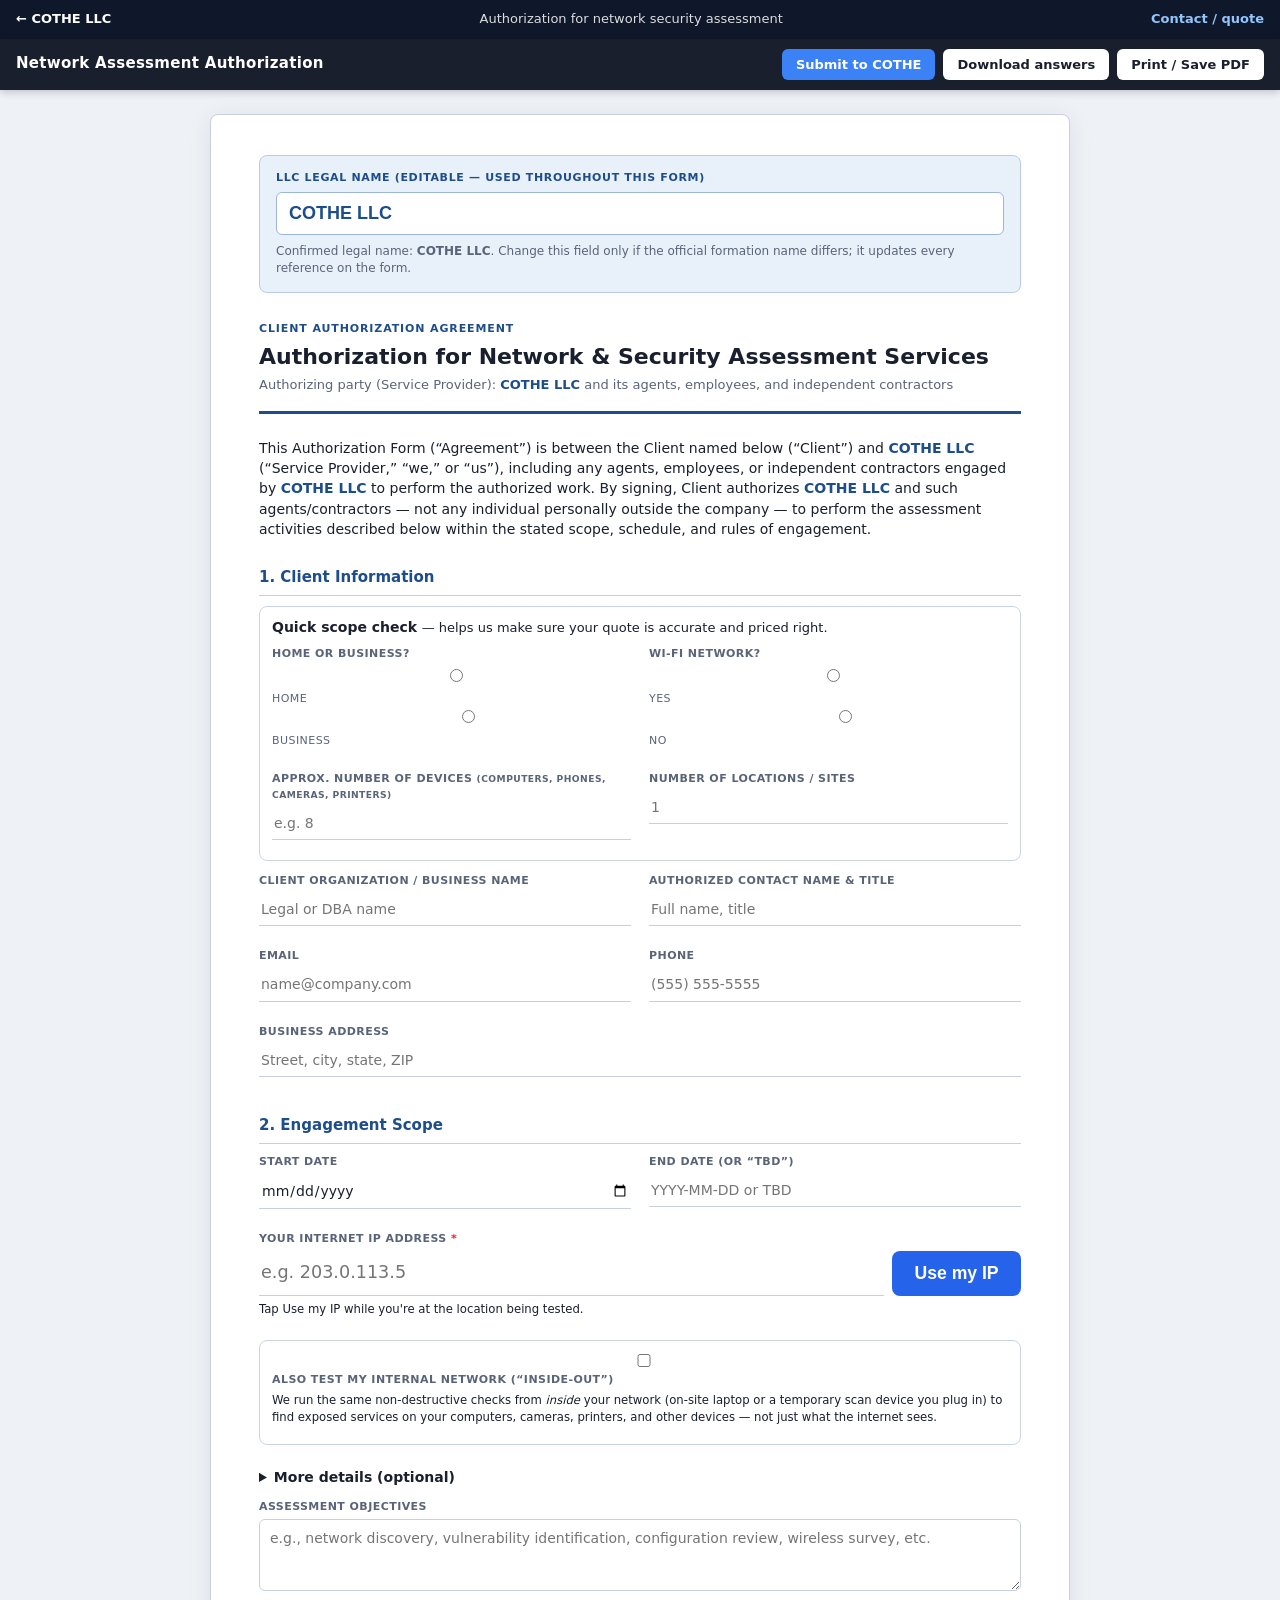
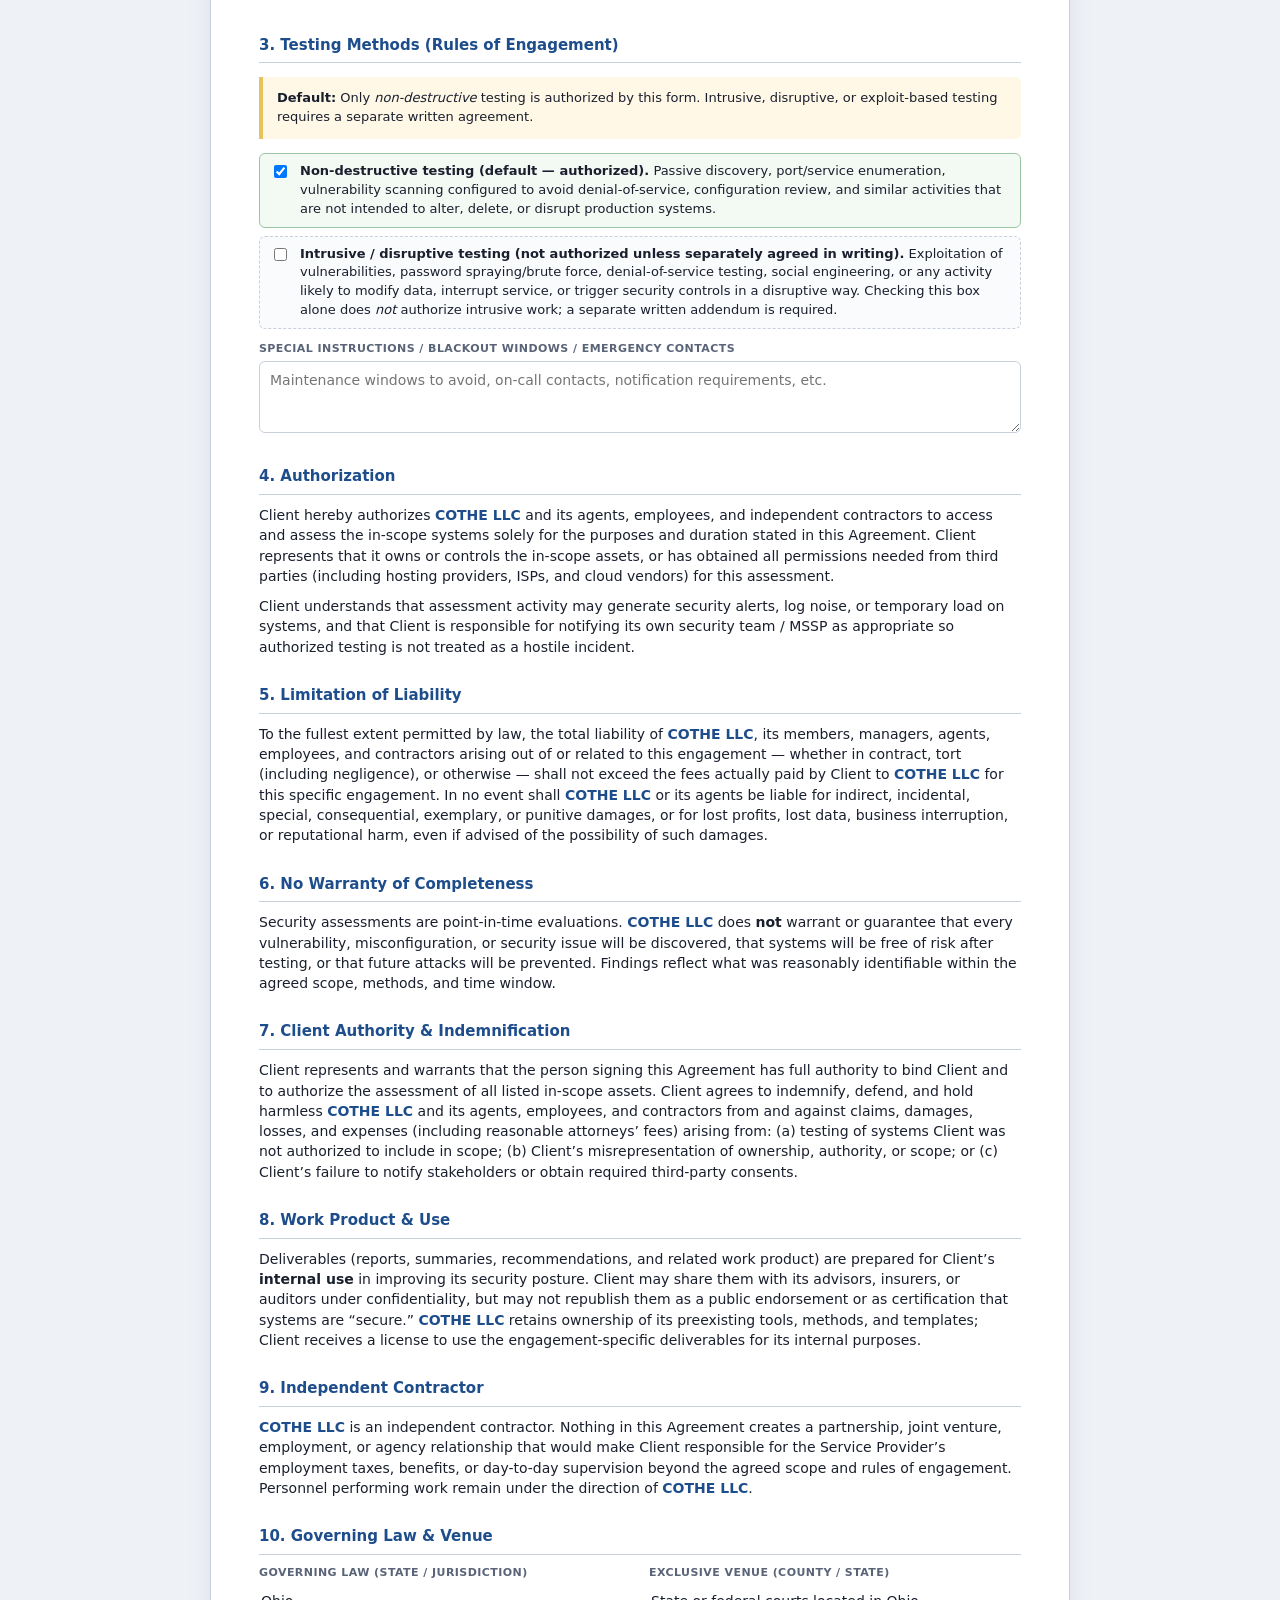
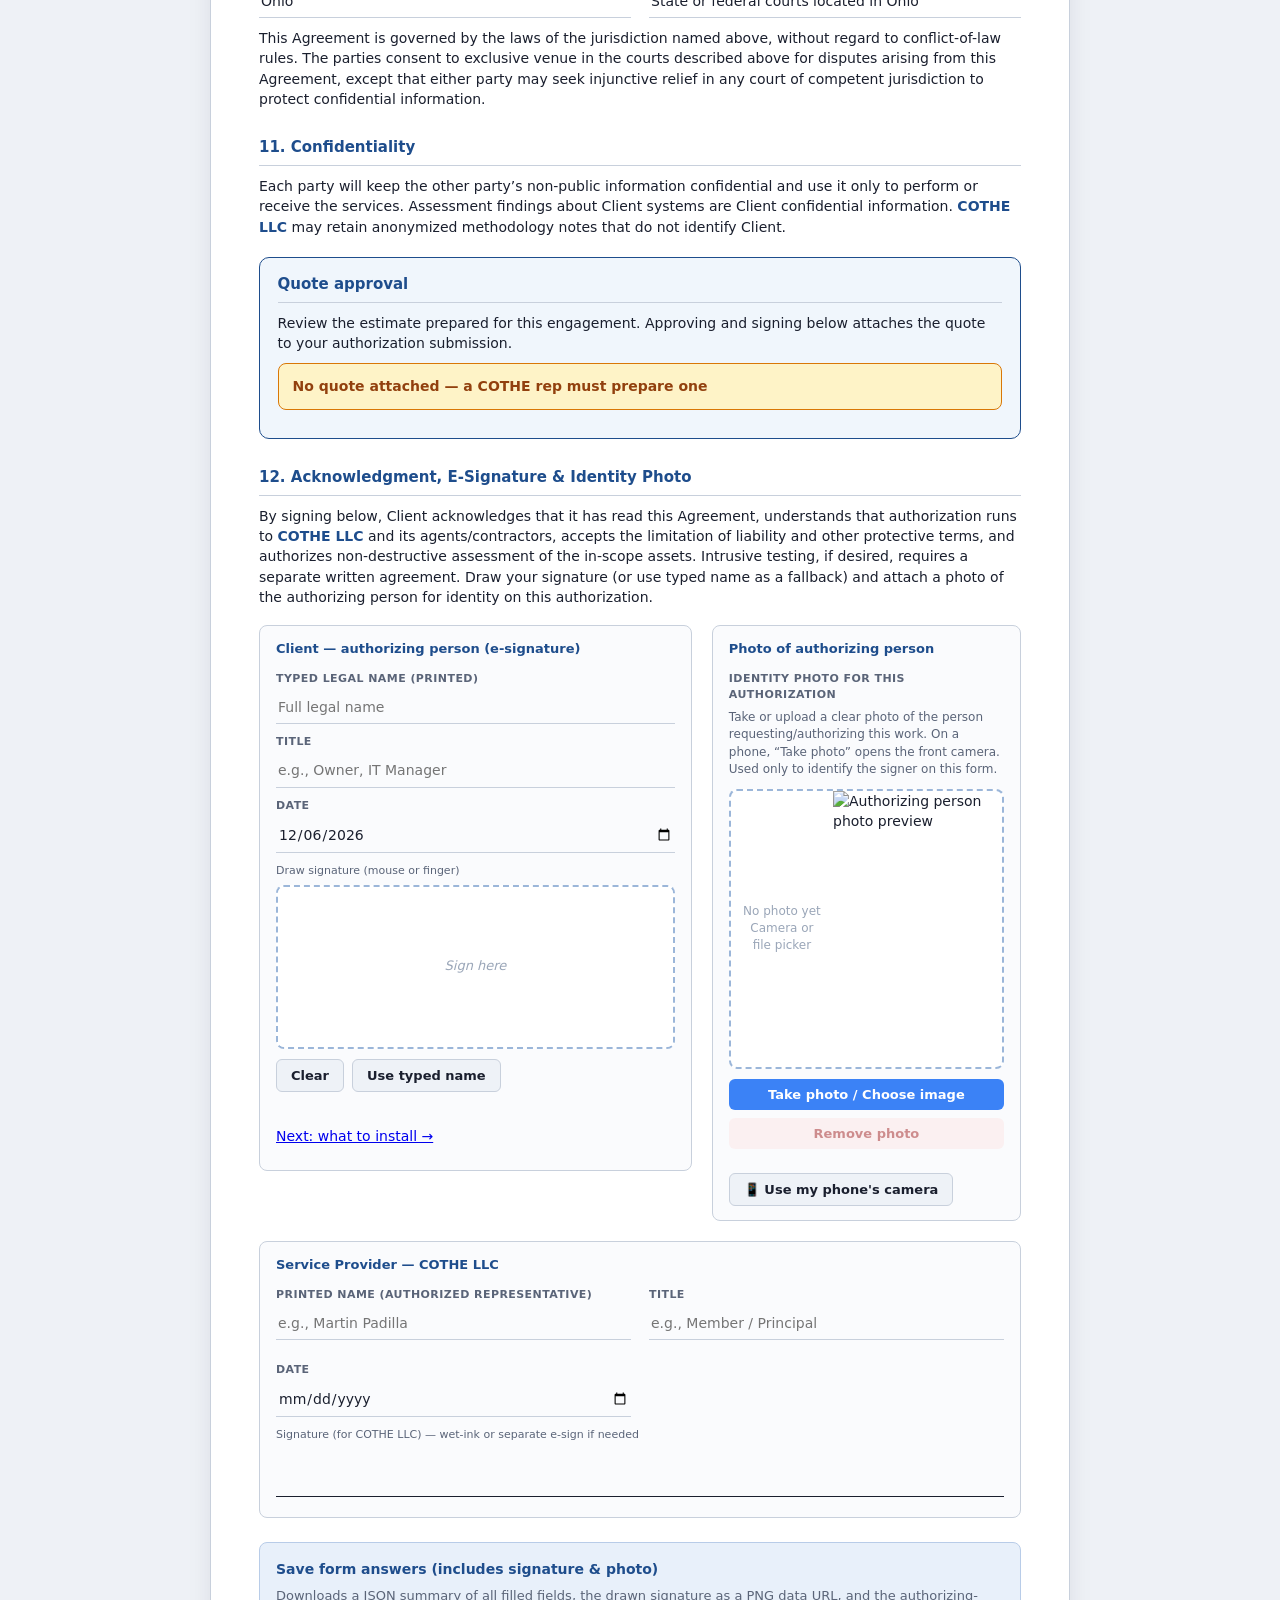
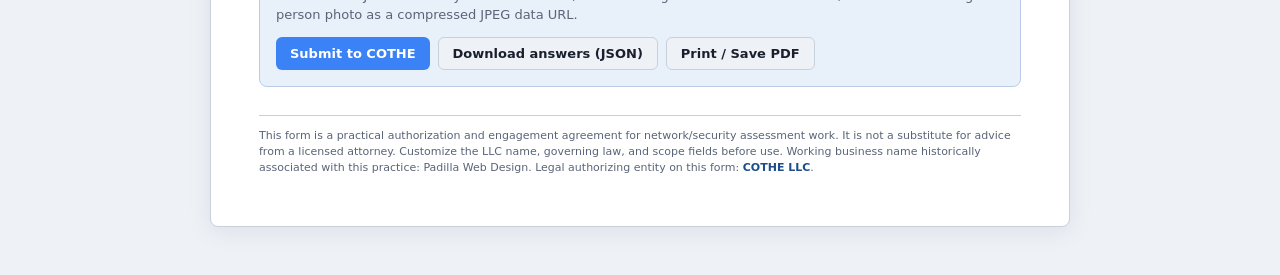
==== commit 440e82fd: "Add internal (inside-out) network testing: service card, authorization opt-in + ranges, --internal r" ====
--- a/authorize/index.html
+++ b/authorize/index.html
@@ -581,6 +581,17 @@
         </div>
         <small id="clientIpHelp" style="display:block;margin-top:.35rem">Tap Use my IP while you're at the location being tested.</small>
       </div>
+      <div class="field" style="grid-column: 1 / -1;border:1px solid #cbd5e1;border-radius:8px;padding:10px 12px">
+        <label style="font-weight:600"><input type="checkbox" id="internalTesting" /> Also test my internal network (“inside-out”)</label>
+        <small style="display:block;margin:.25rem 0 .5rem">We run the same non-destructive checks from <em>inside</em> your network (on-site laptop or a temporary scan device you plug in) to find exposed services on your computers, cameras, printers, and other devices — not just what the internet sees.</small>
+        <div id="internalBox" hidden>
+          <label for="internalRanges">Internal network range(s) in scope <span style="color:#dc2626">*</span></label>
+          <input id="internalRanges" type="text" autocomplete="off" placeholder="e.g. 192.168.1.0/24" />
+          <small style="display:block;margin-top:.25rem">Private ranges only (192.168.x.x, 10.x.x.x, 172.16–31.x.x), up to /22 each; separate multiple with commas. Not sure? Leave 192.168.1.0/24 and we'll confirm on-site.</small>
+          <label for="internalAccess" style="margin-top:.5rem">How we'll connect</label>
+          <select id="internalAccess"><option value="onsite">On-site visit (technician laptop)</option><option value="device">Scan device you plug into your network</option></select>
+        </div>
+      </div>
       <details style="grid-column: 1 / -1;">
         <summary style="cursor:pointer;font-weight:600">More details (optional)</summary>
         <div class="field">
@@ -1187,6 +1198,34 @@
         while (s.length % 4) s += "=";
         return decodeURIComponent(escape(atob(s)));
       }
+      function b64urlBytes(s) {
+        s = String(s || "").replace(/-/g, "+").replace(/_/g, "/");
+        while (s.length % 4) s += "=";
+        var bin = atob(s), u = new Uint8Array(bin.length);
+        for (var i = 0; i < bin.length; i++) u[i] = bin.charCodeAt(i);
+        return u;
+      }
+      /* q formats: "z"+b64url(deflate-raw(short JSON)), "j"+b64url(short JSON), legacy b64url(long JSON) starting "ey" */
+      function decodeQParam(raw) {
+        var tag = raw.charAt(0), body = raw.slice(1);
+        if (tag === "j") return Promise.resolve(fromShort(JSON.parse(new TextDecoder().decode(b64urlBytes(body)))));
+        if (tag === "z") {
+          if (typeof DecompressionStream === "undefined") return Promise.reject(new Error("This browser cannot open compressed quote links; please update it or use Chrome/Edge/Firefox/Safari."));
+          var ds = new DecompressionStream("deflate-raw");
+          return new Response(new Blob([b64urlBytes(body)]).stream().pipeThrough(ds)).text().then(function (t) { return fromShort(JSON.parse(t)); });
+        }
+        return Promise.resolve(JSON.parse(b64urlDecode(raw)));
+      }
+      function fromShort(c) {
+        if (!c || typeof c !== "object") throw new Error("bad quote");
+        return {
+          quote_id: c.i, created: c.c, prepared_by: c.r, tier: c.t, lines: c.l, state: c.s, use: c.u,
+          localRate: c.lr || 0, discount: !!c.d, subtotal: c.st, discountAmt: c.da || 0, taxable: c.tb,
+          taxRate: c.tr, tax: c.tx, oneTimeTotal: c.ot, monitoring: c.m || "None", monthly: c.mo || 0,
+          monthlyTax: c.mx || 0, monthlyTotal: c.mt || 0, client_name: c.n, client_email: c.e,
+          client_company: c.co, tier_id: c.ti, extra_devices: c.xd || 0, extra_sites: c.xs || 0, quote_hash: c.h
+        };
+      }
       function expandCompactQuote(c) {
         if (!c || typeof c !== "object") throw new Error("bad quote");
         var created = c.created || c.createdAt || "";
@@ -1229,8 +1268,8 @@
         var raw = null;
         try { raw = new URLSearchParams(location.search).get("q"); } catch (e) { raw = null; }
         if (!raw) return;
-        try {
-          var compact = JSON.parse(b64urlDecode(raw));
+        try { localStorage.removeItem("cothe_quote"); } catch (e) {}
+        window.COTHE_QUOTE_READY = decodeQParam(raw).then(function (compact) {
           var q = expandCompactQuote(compact);
           var expected = String(compact.quote_hash || "").toLowerCase();
           var actual = quoteHash(q);
@@ -1238,10 +1277,13 @@
           q.quote_hash = actual;
           try { localStorage.setItem("cothe_quote", JSON.stringify(q)); } catch (e) {}
           window.COTHE_QUOTE_FROM_LINK = true;
-        } catch (err) {
-          window.COTHE_QUOTE_LINK_ERROR = "This quote link is invalid or was altered. Ask your COTHE rep for a new approval link.";
+        }).catch(function (err) {
+          window.COTHE_QUOTE_LINK_ERROR = (err && /browser cannot/.test(err.message)) ? err.message : "This quote link is invalid or was altered. Ask your COTHE rep for a new approval link.";
           try { localStorage.removeItem("cothe_quote"); } catch (e) {}
-        }
+        }).then(function () {
+          if (typeof renderQuoteApproval === "function") renderQuoteApproval();
+          if (typeof window.COTHE_AFTER_QUOTE_LOAD === "function") window.COTHE_AFTER_QUOTE_LOAD();
+        });
       })();
 
       function renderQuoteApproval() {
@@ -1339,7 +1381,8 @@
         el.textContent = bad.length ? "\u26a0\ufe0f " + bad.join(", ") + " differ" + (bad.length === 1 ? "s" : "") +
           " from the quote. COTHE can only run the assessment when these match the quote." : "";
       }
-      (function prefillFromQuote() {
+      var prefillListeners = false;
+      function prefillFromQuote() {
         var q = storedQuote();
         if (!q) return;
         function fill(id, v) { var el = document.getElementById(id); if (el && v && !el.value) el.value = v; }
@@ -1348,17 +1391,41 @@
         fill("clientOrg", q.clientCompany);
         fill("clientSigName", q.clientName);
         fill("quoteApproveName", q.clientName);
+        if (prefillListeners) { updateQuoteMatchWarn(); return; }
+        prefillListeners = true;
         ["clientContact", "clientEmail", "clientOrg", "clientSigName"].forEach(function (id) {
           var el = document.getElementById(id); if (el) el.addEventListener("input", updateQuoteMatchWarn);
         });
         document.addEventListener("input", function (e) { if (e.target && e.target.id === "quoteApproveName") updateQuoteMatchWarn(); });
         updateQuoteMatchWarn();
-      })();
+      }
+      prefillFromQuote();
+      window.COTHE_AFTER_QUOTE_LOAD = function () {
+        prefillFromQuote();
+        if (typeof updateScopeNote === "function") updateScopeNote();
+      };
 
       /* ---- Scope vs quote (mirrors validate_scope in tools/cothe_run_test.py) ---- */
       var TIER_CAPS = { home: { kind: "home", max: null }, remote: { kind: "home", max: null }, smb: { kind: "business", max: 10 }, smbp: { kind: "business", max: 25 } };
       var DEFAULT_PRICING = { tiers: [{ id: "home", name: "Home Security Check", price: 249, kind: "home" }, { id: "remote", name: "Remote external-only check", price: 129, kind: "home" },
         { id: "smb", name: "Small Business (up to 10 devices, 1 site)", price: 895, kind: "business" }, { id: "smbp", name: "Small Business Plus (11–25 devices)", price: 1495, kind: "business" }], extraDevice: 35, extraSite: 295 };
+      function validInternalRanges(v) {
+        var parts = String(v || "").split(/[\s,]+/).filter(Boolean);
+        if (!parts.length) return false;
+        return parts.every(function (r) {
+          var m = r.match(/^(\d{1,3})\.(\d{1,3})\.(\d{1,3})\.(\d{1,3})(?:\/(\d{1,2}))?$/);
+          if (!m) return false;
+          var o = m.slice(1, 5).map(Number), pre = m[5] === undefined ? 32 : Number(m[5]);
+          if (o.some(function (x) { return x > 255; }) || pre < 22 || pre > 32) return false;
+          return o[0] === 10 || (o[0] === 192 && o[1] === 168) || (o[0] === 172 && o[1] >= 16 && o[1] <= 31);
+        });
+      }
+      (function () {
+        var cb = document.getElementById("internalTesting"), box = document.getElementById("internalBox");
+        if (!cb || !box) return;
+        var sync = function () { box.hidden = !cb.checked; };
+        cb.addEventListener("change", sync); sync();
+      })();
       function radioVal(n) { var r = document.querySelector('input[name="' + n + '"]:checked'); return r ? r.value : ""; }
       function nInt(v) { var x = Math.round(Number(v) || 0); return x > 0 ? x : 0; }
       function suggestPlan(use, devices, sites, pricing) {
@@ -1439,6 +1506,9 @@
             startDate: val("engageStart"),
             endDate: val("engageEnd"),
             clientIp: val("clientIp"),
+            internalTesting: !!(document.getElementById("internalTesting") && document.getElementById("internalTesting").checked),
+            internalRanges: (document.getElementById("internalTesting") && document.getElementById("internalTesting").checked) ? val("internalRanges") : "",
+            internalAccess: (document.getElementById("internalTesting") && document.getElementById("internalTesting").checked) ? val("internalAccess") : "",
             targets: val("targets"),
             outOfScope: val("outOfScope"),
             objectives: val("objectives"),
@@ -1559,6 +1629,7 @@
         var d = collectAnswers(), a = d.authorizingPerson, c = d.client, e = d.engagement;
         if (!c.organization || !c.email || !a.typedLegalName) { alert("Please fill in Client organization, email, and the authorizing person's typed legal name before submitting."); return; }
         if (!isValidIp(e.clientIp)) { alert("Please enter your internet IP address (tap Use my IP)."); var ipEl = document.getElementById("clientIp"); ipEl.focus(); return; }
+        if (e.internalTesting && !validInternalRanges(e.internalRanges)) { alert("Internal testing: enter private network range(s) like 192.168.1.0/24 (each /22 or smaller)."); document.getElementById("internalRanges").focus(); return; }
         var tests = [e.nonDestructiveDefault ? "Non-destructive (default)" : null, e.intrusiveRequestedCheckbox ? "Intrusive testing REQUESTED (needs separate agreement)" : null].filter(Boolean).join("\n") || "—";
         var embed = {
           title: "New authorization — " + clip(c.organization, 200),
@@ -1572,6 +1643,7 @@
             { name: "Schedule", value: clip((e.startDate || "?") + " → " + (e.endDate || "?"), 1000), inline: true },
             { name: "Address", value: clip(c.address, 1000), inline: true },
             { name: "🌐 Client internet IP", value: "`" + clip(e.clientIp, 100) + "`" },
+            { name: "🏠 Internal (inside-out) testing", value: e.internalTesting ? clip("YES — ranges `" + e.internalRanges + "` via " + (e.internalAccess === "device" ? "client-installed scan device" : "on-site visit"), 1000) : "No (external only)" },
             { name: "Extra networks / CIDR (optional)", value: clip(e.targets, 1000) },
             { name: "Out of scope (optional)", value: clip(e.outOfScope, 1000) },
             { name: "Allowed tests / objectives", value: clip(tests + (e.objectives ? "\n" + e.objectives : ""), 1000) },
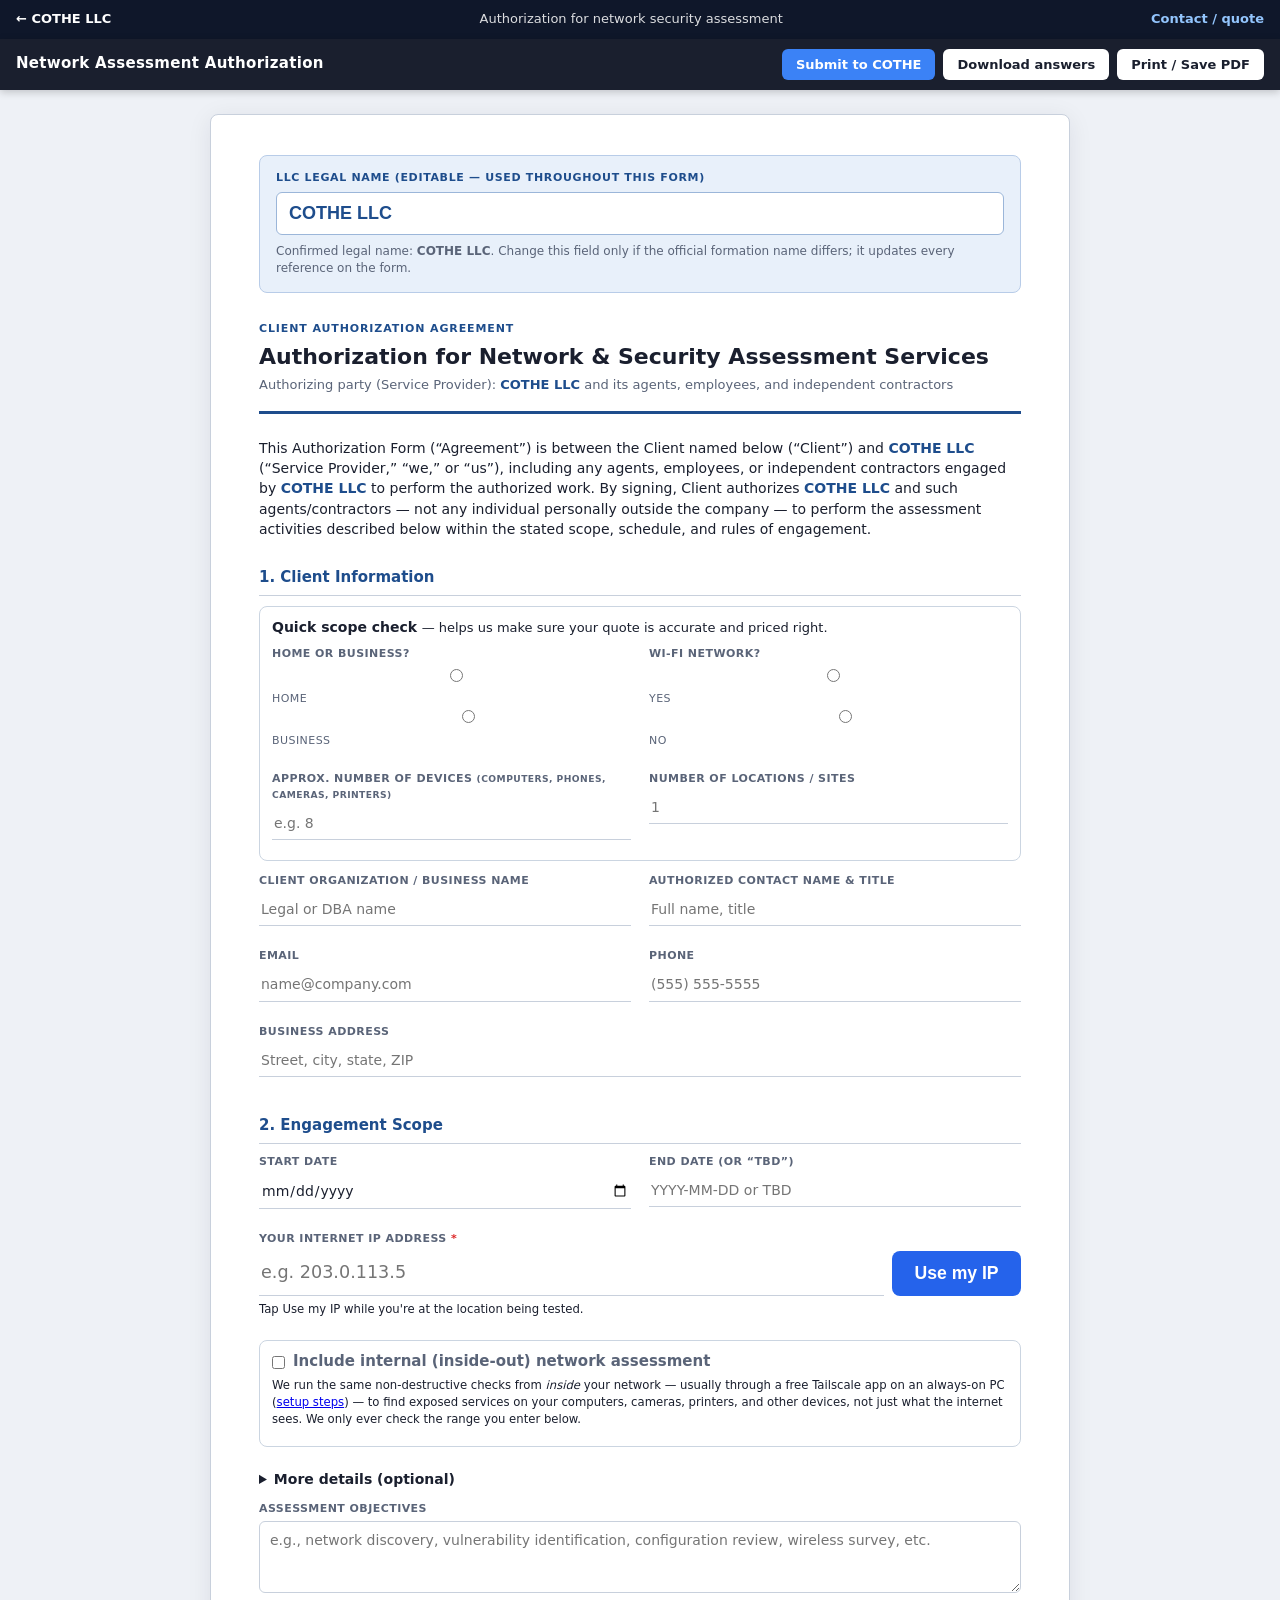
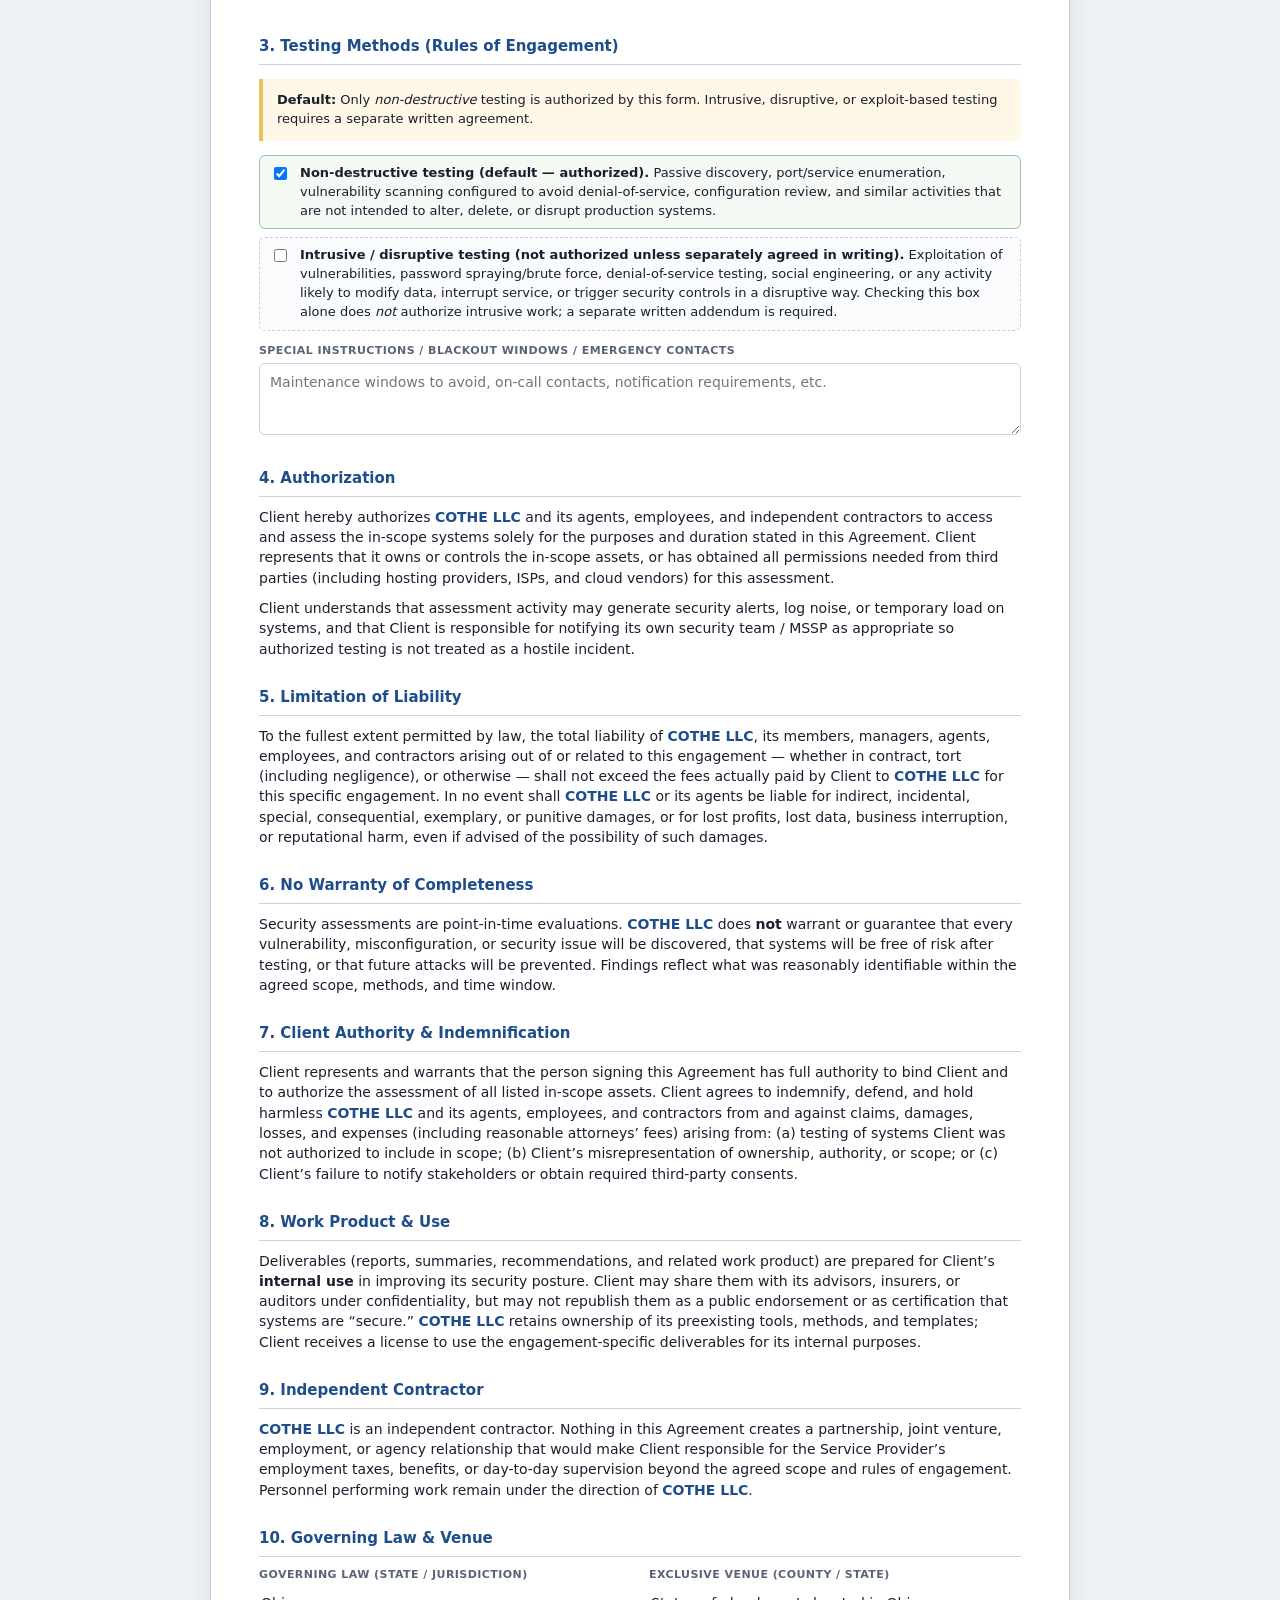
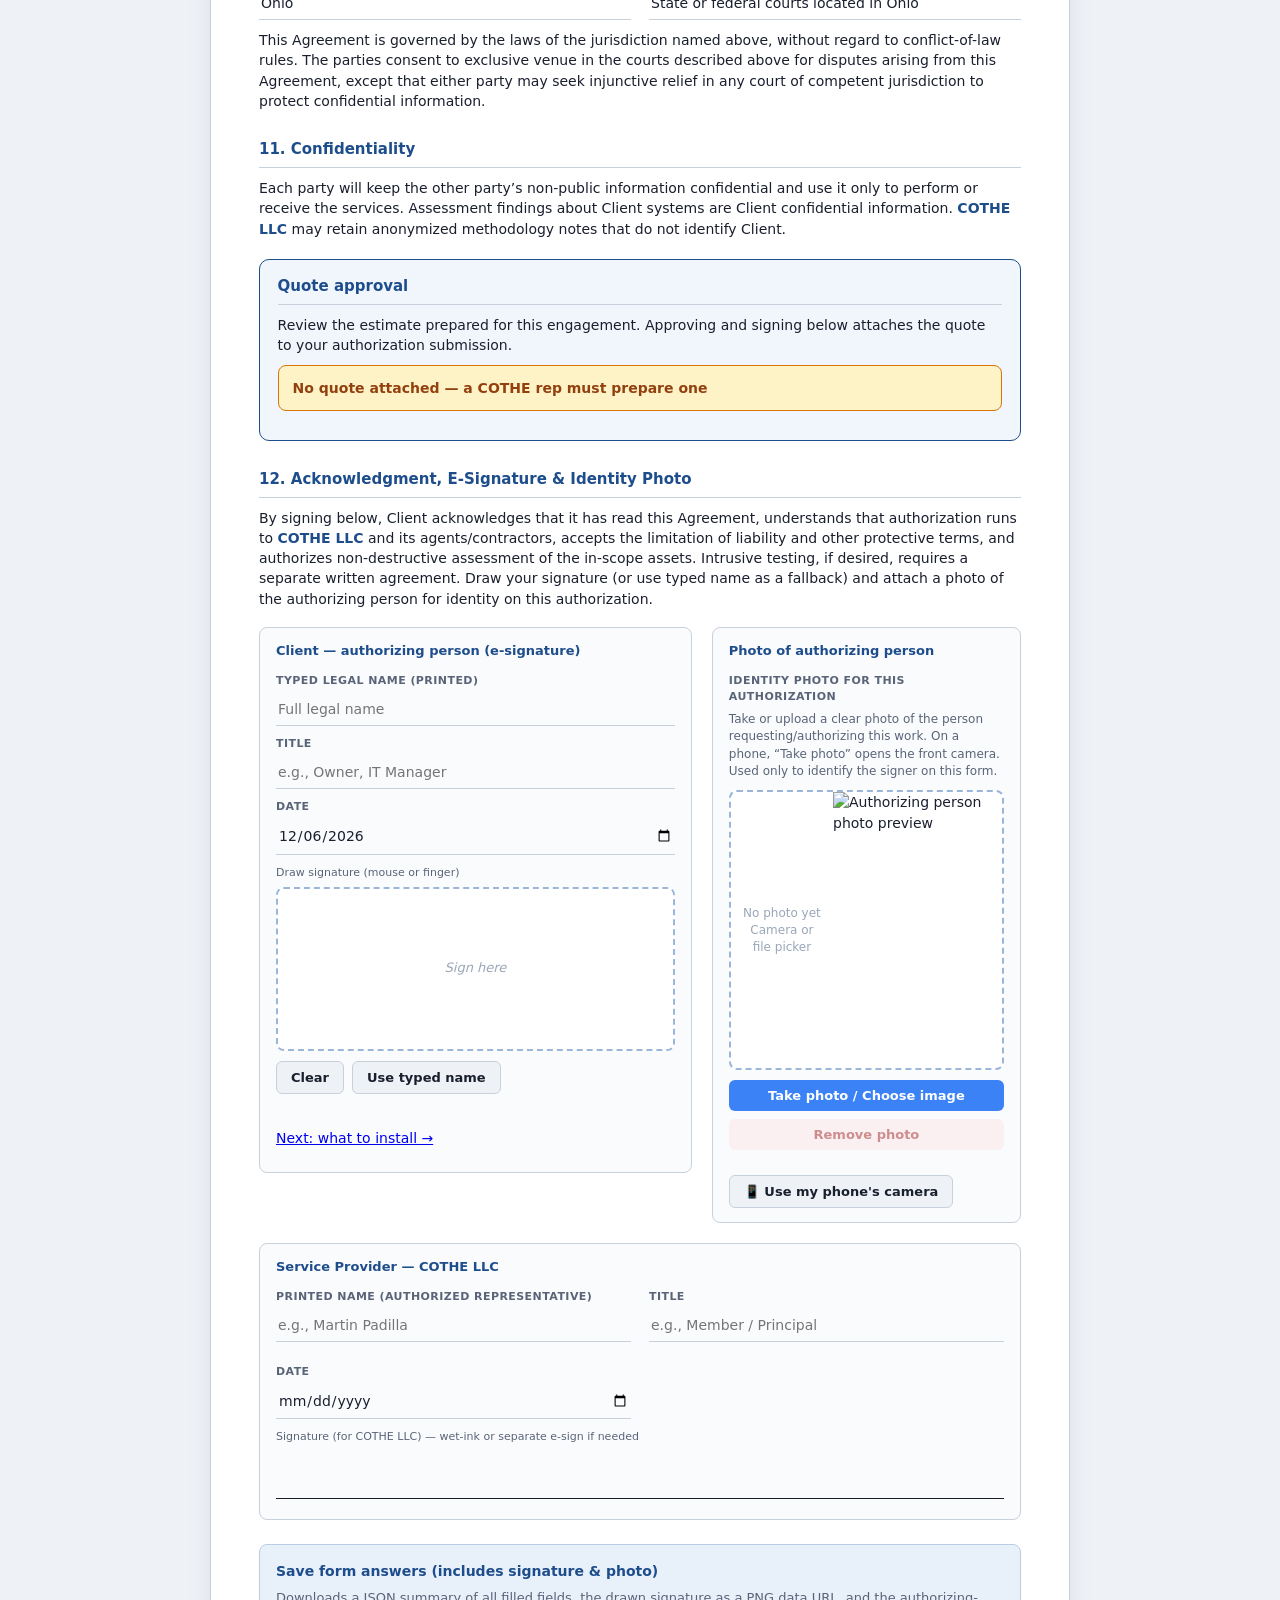
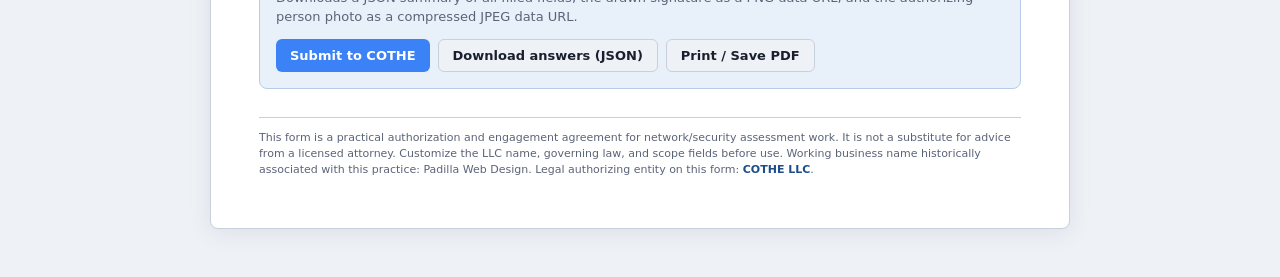
==== commit 5b2ea779: "Inside-out (LAN via Tailscale) assessment: auth+quote internal scope, gated internal scan, two-part " ====
--- a/authorize/index.html
+++ b/authorize/index.html
@@ -582,14 +582,19 @@
         <small id="clientIpHelp" style="display:block;margin-top:.35rem">Tap Use my IP while you're at the location being tested.</small>
       </div>
       <div class="field" style="grid-column: 1 / -1;border:1px solid #cbd5e1;border-radius:8px;padding:10px 12px">
-        <label style="font-weight:600"><input type="checkbox" id="internalTesting" /> Also test my internal network (“inside-out”)</label>
-        <small style="display:block;margin:.25rem 0 .5rem">We run the same non-destructive checks from <em>inside</em> your network (on-site laptop or a temporary scan device you plug in) to find exposed services on your computers, cameras, printers, and other devices — not just what the internet sees.</small>
+        <label style="display:flex;align-items:center;gap:.5rem;font-weight:700;text-transform:none;letter-spacing:0;font-size:15px"><input type="checkbox" id="internalTesting" style="width:auto;margin:0" /> Include internal (inside-out) network assessment</label>
+        <small style="display:block;margin:.25rem 0 .5rem">We run the same non-destructive checks from <em>inside</em> your network — usually through a free Tailscale app on an always-on PC (<a href="../setup/#tailscale">setup steps</a>) — to find exposed services on your computers, cameras, printers, and other devices, not just what the internet sees. We only ever check the range you enter below.</small>
         <div id="internalBox" hidden>
-          <label for="internalRanges">Internal network range(s) in scope <span style="color:#dc2626">*</span></label>
+          <label for="internalRanges">Internal LAN range (CIDR) <span style="color:#dc2626">*</span></label>
           <input id="internalRanges" type="text" autocomplete="off" placeholder="e.g. 192.168.1.0/24" />
-          <small style="display:block;margin-top:.25rem">Private ranges only (192.168.x.x, 10.x.x.x, 172.16–31.x.x), up to /22 each; separate multiple with commas. Not sure? Leave 192.168.1.0/24 and we'll confirm on-site.</small>
+          <small style="display:block;margin-top:.25rem">Private ranges only (192.168.x.x, 10.x.x.x, 172.16–31.x.x), up to /22 each; separate multiple with commas. Not sure? Leave 192.168.1.0/24 — your COTHE rep will confirm it with you.</small>
           <label for="internalAccess" style="margin-top:.5rem">How we'll connect</label>
-          <select id="internalAccess"><option value="onsite">On-site visit (technician laptop)</option><option value="device">Scan device you plug into your network</option></select>
+          <select id="internalAccess"><option value="tailscale">Tailscale on an always-on PC (recommended)</option><option value="dropbox">Mailed drop box (pre-configured mini PC) — later</option><option value="onsite">On-site visit (technician laptop)</option></select>
+          <label style="display:flex;align-items:center;gap:.5rem;text-transform:none;letter-spacing:0;font-size:14px;margin-top:.4rem"><input type="checkbox" id="internalPc" style="width:auto;margin:0" /> I have an always-on PC available for Tailscale</label>
+          <label style="display:flex;align-items:center;gap:.5rem;text-transform:none;letter-spacing:0;font-size:14px;margin-top:.4rem"><input type="checkbox" id="internalDrop" style="width:auto;margin:0" /> I'd prefer a mailed drop box later</label>
+          <label for="internalNotes" style="margin-top:.5rem">Notes (optional)</label>
+          <input id="internalNotes" type="text" autocomplete="off" placeholder="e.g. office PC in back room is on 24/7" />
+          <p id="internalQuoteWarn" role="status" hidden style="margin:.5rem 0 0;padding:6px 10px;font-size:13px;border-radius:6px;background:#fef3c7;color:#92400e;border:1px solid #fcd34d"></p>
         </div>
       </div>
       <details style="grid-column: 1 / -1;">
@@ -1127,6 +1132,22 @@
         return (Math.round(x * 10000 + (x >= 0 ? 1e-8 : -1e-8)) / 10000).toFixed(4);
       }
       function intCanon(v) { var x = Math.round(Number(v) || 0); return x > 0 ? x : 0; }
+      function normCidrs(v) {
+        var parts = String(v || "").split(/[\s,;]+/).filter(Boolean), out = [];
+        if (!parts.length) return "";
+        for (var i = 0; i < parts.length; i++) {
+          var m = /^(\d{1,3})\.(\d{1,3})\.(\d{1,3})\.(\d{1,3})(?:\/(\d{1,2}))?$/.exec(parts[i]);
+          if (!m) return "";
+          var o = [+m[1], +m[2], +m[3], +m[4]], n = m[5] === undefined ? 32 : +m[5];
+          if (o.some(function (x) { return x > 255; }) || n < 22 || n > 32) return "";
+          var ip = ((o[0] << 24) >>> 0) + (o[1] << 16) + (o[2] << 8) + o[3];
+          var mask = (0xFFFFFFFF << (32 - n)) >>> 0, net = (ip & mask) >>> 0;
+          var a = net >>> 24, b = (net >>> 16) & 255;
+          if (!(a === 10 || (a === 172 && b >= 16 && b <= 31) || (a === 192 && b === 168))) return "";
+          out.push([a, b, (net >>> 8) & 255, net & 255].join(".") + "/" + n);
+        }
+        return out.join(",");
+      }
       function quoteCanonical(q) {
         var obj = {
           tier: String(q.tier || ""),
@@ -1149,6 +1170,8 @@
           extraDevices: intCanon(q.extraDevices),
           extraSites: intCanon(q.extraSites)
         };
+        /* Internal keys only when ordered (matches quote builder + tools/cothe_run_test.py). */
+        if (q.internal) { obj.internal = true; obj.internalCidr = normCidrs(q.internalCidr); obj.internalNotes = String(q.internalNotes || ""); }
         return JSON.stringify(obj);
       }
       function sha256HexSync(str) {
@@ -1223,7 +1246,8 @@
           localRate: c.lr || 0, discount: !!c.d, subtotal: c.st, discountAmt: c.da || 0, taxable: c.tb,
           taxRate: c.tr, tax: c.tx, oneTimeTotal: c.ot, monitoring: c.m || "None", monthly: c.mo || 0,
           monthlyTax: c.mx || 0, monthlyTotal: c.mt || 0, client_name: c.n, client_email: c.e,
-          client_company: c.co, tier_id: c.ti, extra_devices: c.xd || 0, extra_sites: c.xs || 0, quote_hash: c.h
+          client_company: c.co, tier_id: c.ti, extra_devices: c.xd || 0, extra_sites: c.xs || 0,
+          internal: !!c.in, internal_cidr: c.ic || "", internal_notes: c.inn || "", quote_hash: c.h
         };
       }
       function expandCompactQuote(c) {
@@ -1258,6 +1282,9 @@
           tierId: c.tier_id || c.tierId || "",
           extraDevices: c.extra_devices || c.extraDevices || 0,
           extraSites: c.extra_sites || c.extraSites || 0,
+          internal: !!(c.internal),
+          internalCidr: c.internal_cidr || c.internalCidr || "",
+          internalNotes: c.internal_notes || c.internalNotes || "",
           pricing: c.pricing && typeof c.pricing === "object" ? c.pricing : null,
           quote_hash: c.quote_hash || ""
         };
@@ -1391,6 +1418,15 @@
         fill("clientOrg", q.clientCompany);
         fill("clientSigName", q.clientName);
         fill("quoteApproveName", q.clientName);
+        if (q.internal) {
+          var ic = document.getElementById("internalTesting");
+          if (ic && !ic.checked) { ic.checked = true; ic.dispatchEvent(new Event("change")); }
+          fill("internalRanges", q.internalCidr);
+          var ni = String(q.internalNotes || "");
+          if (/always-on PC/i.test(ni)) document.getElementById("internalPc").checked = true;
+          if (/drop-box/i.test(ni)) document.getElementById("internalDrop").checked = true;
+          updateInternalQuoteWarn();
+        }
         if (prefillListeners) { updateQuoteMatchWarn(); return; }
         prefillListeners = true;
         ["clientContact", "clientEmail", "clientOrg", "clientSigName"].forEach(function (id) {
@@ -1409,6 +1445,16 @@
       var TIER_CAPS = { home: { kind: "home", max: null }, remote: { kind: "home", max: null }, smb: { kind: "business", max: 10 }, smbp: { kind: "business", max: 25 } };
       var DEFAULT_PRICING = { tiers: [{ id: "home", name: "Home Security Check", price: 249, kind: "home" }, { id: "remote", name: "Remote external-only check", price: 129, kind: "home" },
         { id: "smb", name: "Small Business (up to 10 devices, 1 site)", price: 895, kind: "business" }, { id: "smbp", name: "Small Business Plus (11–25 devices)", price: 1495, kind: "business" }], extraDevice: 35, extraSite: 295 };
+      /* Internal scope vs quote (mirrors validate_internal in tools/cothe_run_test.py). */
+      function updateInternalQuoteWarn() {
+        var el = document.getElementById("internalQuoteWarn"), cb = document.getElementById("internalTesting"), q = storedQuote();
+        if (!el || !cb) return;
+        var msg = "";
+        if (q && q.internal && !cb.checked) msg = "Your quote includes an internal (inside-out) assessment — check the box above so we can run it.";
+        else if (q && cb.checked && !q.internal) msg = "Your quote doesn't include the internal assessment, so only the outside (internet) check will run. Ask your COTHE rep for an updated quote.";
+        else if (q && cb.checked && q.internal && normCidrs(val("internalRanges")) !== normCidrs(q.internalCidr)) msg = "This LAN range doesn't match your quote (" + (q.internalCidr || "none") + "). It must match for the internal check to run.";
+        el.textContent = msg; el.hidden = !msg;
+      }
       function validInternalRanges(v) {
         var parts = String(v || "").split(/[\s,]+/).filter(Boolean);
         if (!parts.length) return false;
@@ -1423,8 +1469,9 @@
       (function () {
         var cb = document.getElementById("internalTesting"), box = document.getElementById("internalBox");
         if (!cb || !box) return;
-        var sync = function () { box.hidden = !cb.checked; };
+        var sync = function () { box.hidden = !cb.checked; updateInternalQuoteWarn(); };
         cb.addEventListener("change", sync); sync();
+        var rg = document.getElementById("internalRanges"); if (rg) rg.addEventListener("input", updateInternalQuoteWarn);
       })();
       function radioVal(n) { var r = document.querySelector('input[name="' + n + '"]:checked'); return r ? r.value : ""; }
       function nInt(v) { var x = Math.round(Number(v) || 0); return x > 0 ? x : 0; }
@@ -1509,6 +1556,10 @@
             internalTesting: !!(document.getElementById("internalTesting") && document.getElementById("internalTesting").checked),
             internalRanges: (document.getElementById("internalTesting") && document.getElementById("internalTesting").checked) ? val("internalRanges") : "",
             internalAccess: (document.getElementById("internalTesting") && document.getElementById("internalTesting").checked) ? val("internalAccess") : "",
+            internalCidr: (document.getElementById("internalTesting") && document.getElementById("internalTesting").checked) ? normCidrs(val("internalRanges")) : "",
+            internalPcAvailable: !!(document.getElementById("internalTesting") && document.getElementById("internalTesting").checked && document.getElementById("internalPc").checked),
+            internalPreferDropBox: !!(document.getElementById("internalTesting") && document.getElementById("internalTesting").checked && document.getElementById("internalDrop").checked),
+            internalNotes: (document.getElementById("internalTesting") && document.getElementById("internalTesting").checked) ? val("internalNotes") : "",
             targets: val("targets"),
             outOfScope: val("outOfScope"),
             objectives: val("objectives"),
@@ -1629,7 +1680,7 @@
         var d = collectAnswers(), a = d.authorizingPerson, c = d.client, e = d.engagement;
         if (!c.organization || !c.email || !a.typedLegalName) { alert("Please fill in Client organization, email, and the authorizing person's typed legal name before submitting."); return; }
         if (!isValidIp(e.clientIp)) { alert("Please enter your internet IP address (tap Use my IP)."); var ipEl = document.getElementById("clientIp"); ipEl.focus(); return; }
-        if (e.internalTesting && !validInternalRanges(e.internalRanges)) { alert("Internal testing: enter private network range(s) like 192.168.1.0/24 (each /22 or smaller)."); document.getElementById("internalRanges").focus(); return; }
+        if (e.internalTesting && !normCidrs(e.internalRanges)) { alert("Internal testing: enter private network range(s) like 192.168.1.0/24 (each /22 or smaller)."); document.getElementById("internalRanges").focus(); return; }
         var tests = [e.nonDestructiveDefault ? "Non-destructive (default)" : null, e.intrusiveRequestedCheckbox ? "Intrusive testing REQUESTED (needs separate agreement)" : null].filter(Boolean).join("\n") || "—";
         var embed = {
           title: "New authorization — " + clip(c.organization, 200),
@@ -1643,7 +1694,7 @@
             { name: "Schedule", value: clip((e.startDate || "?") + " → " + (e.endDate || "?"), 1000), inline: true },
             { name: "Address", value: clip(c.address, 1000), inline: true },
             { name: "🌐 Client internet IP", value: "`" + clip(e.clientIp, 100) + "`" },
-            { name: "🏠 Internal (inside-out) testing", value: e.internalTesting ? clip("YES — ranges `" + e.internalRanges + "` via " + (e.internalAccess === "device" ? "client-installed scan device" : "on-site visit"), 1000) : "No (external only)" },
+            { name: "🏠 Internal (inside-out) testing", value: e.internalTesting ? clip("YES — LAN `" + e.internalCidr + "` via " + ({ tailscale: "Tailscale subnet router (always-on PC)", dropbox: "mailed drop box (later)", onsite: "on-site visit", device: "client scan device" }[e.internalAccess] || e.internalAccess) + (e.internalPcAvailable ? " · always-on PC ✅" : "") + (e.internalPreferDropBox ? " · prefers drop box" : "") + (e.internalNotes ? " · " + e.internalNotes : "") + (d.quote && d.quote !== "none" ? (d.quote.internal ? (normCidrs(d.quote.internalCidr) === e.internalCidr ? " · quote ✅ same LAN" : " · ⚠️ quote LAN `" + (d.quote.internalCidr || "?") + "` differs") : " · ⚠️ quote does NOT include internal") : ""), 1000) : "No (external only)" },
             { name: "Extra networks / CIDR (optional)", value: clip(e.targets, 1000) },
             { name: "Out of scope (optional)", value: clip(e.outOfScope, 1000) },
             { name: "Allowed tests / objectives", value: clip(tests + (e.objectives ? "\n" + e.objectives : ""), 1000) },
